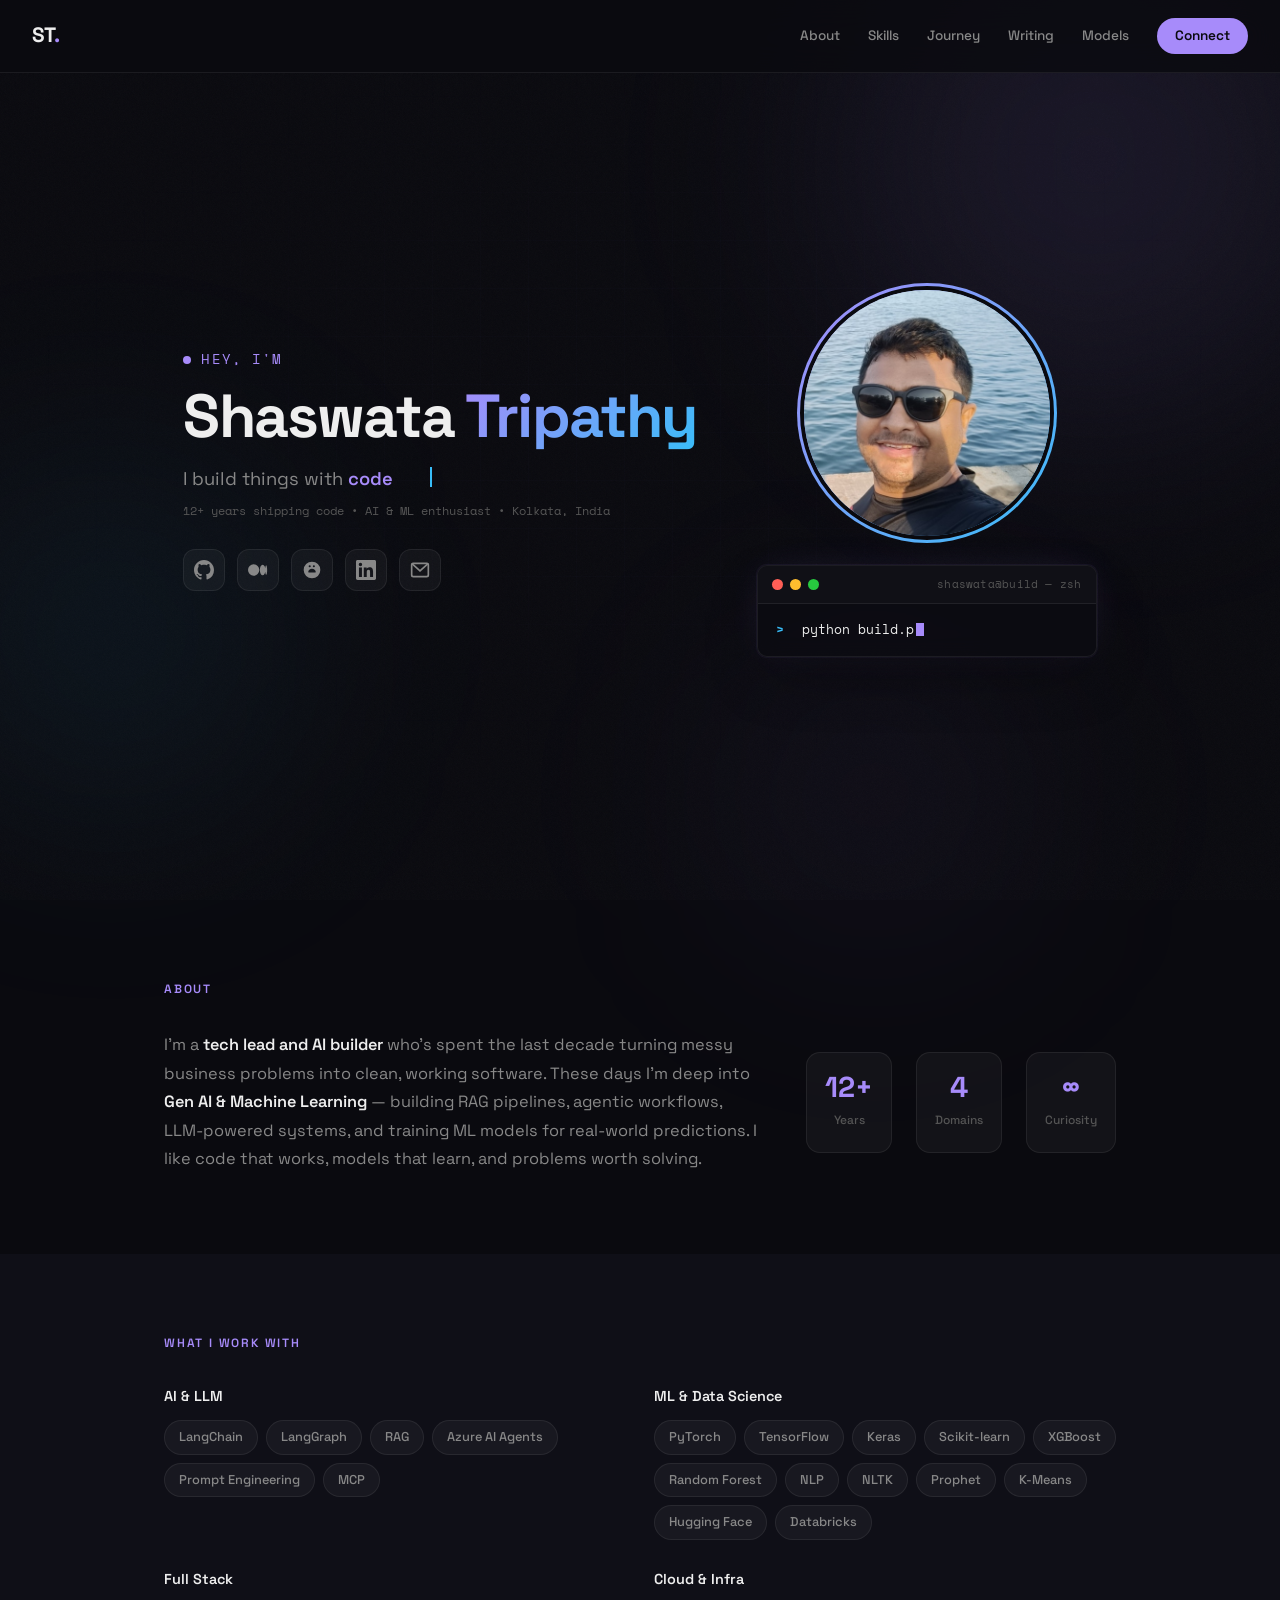
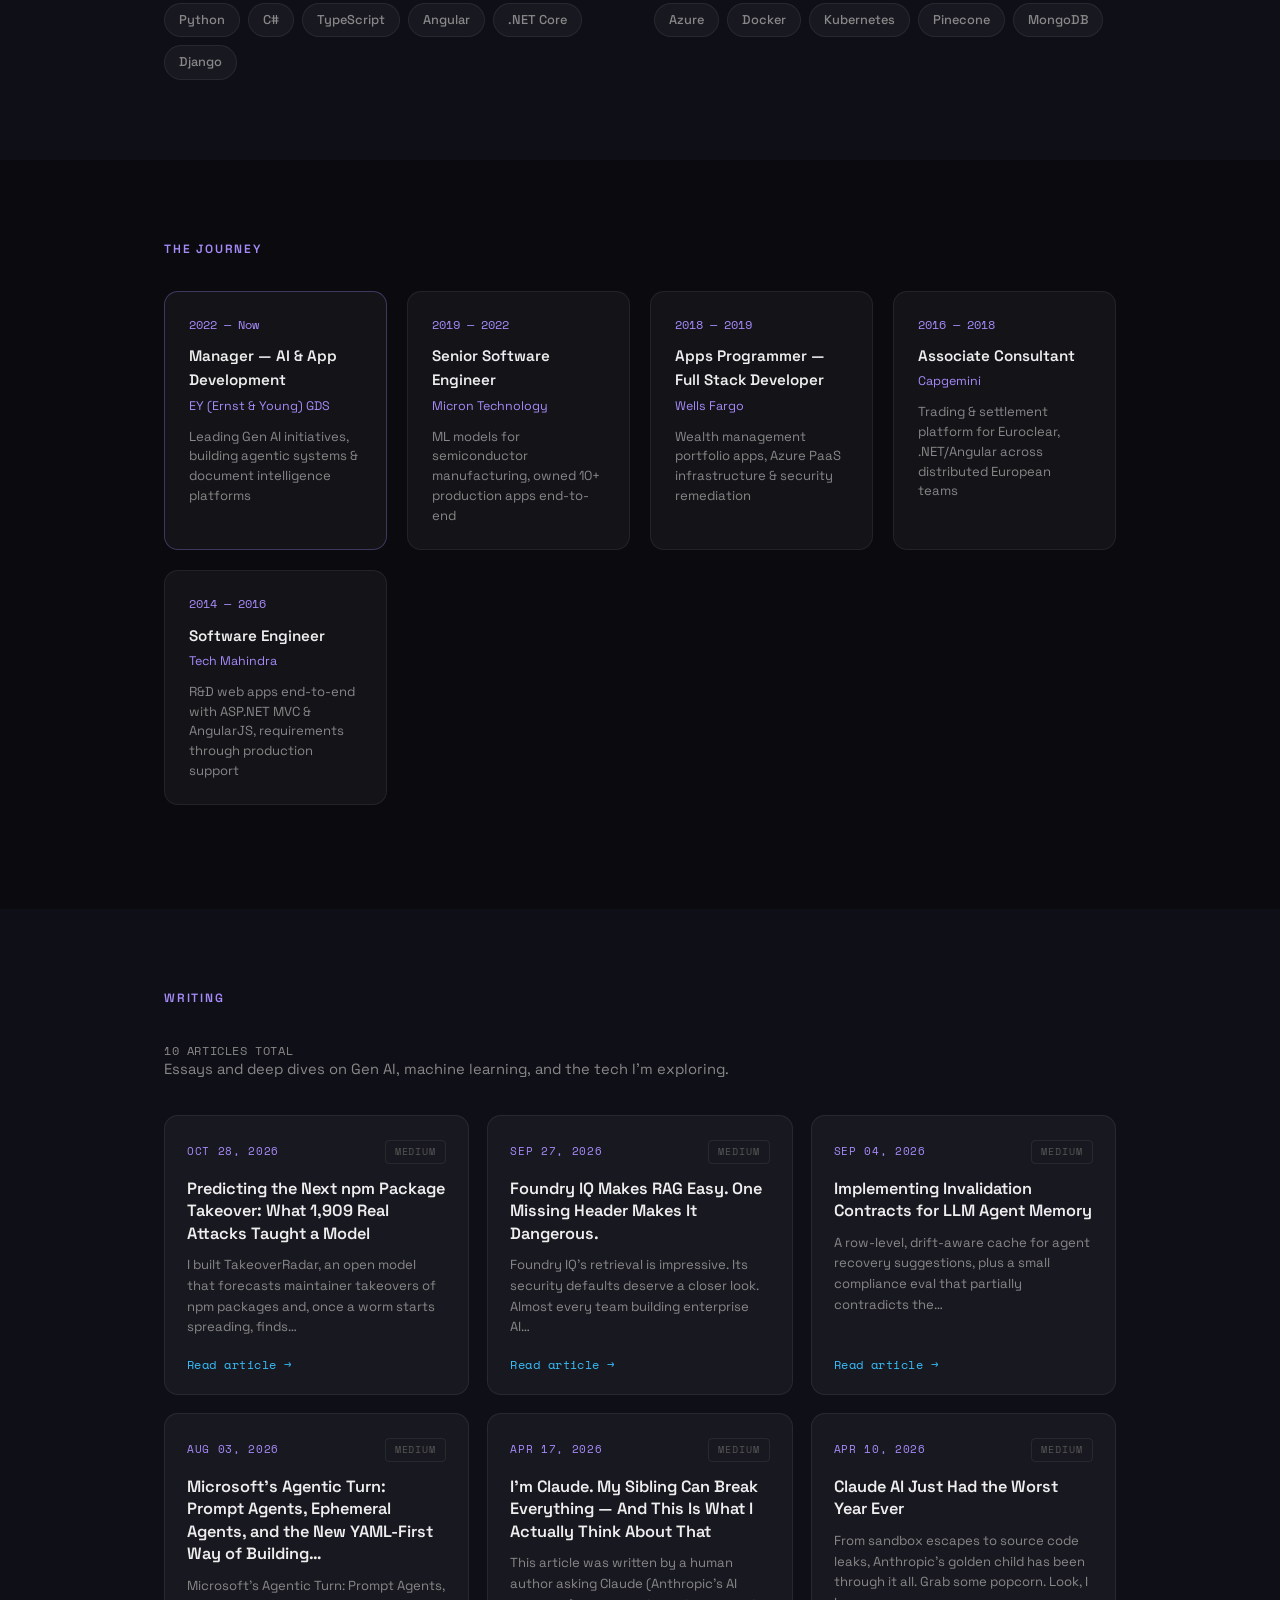
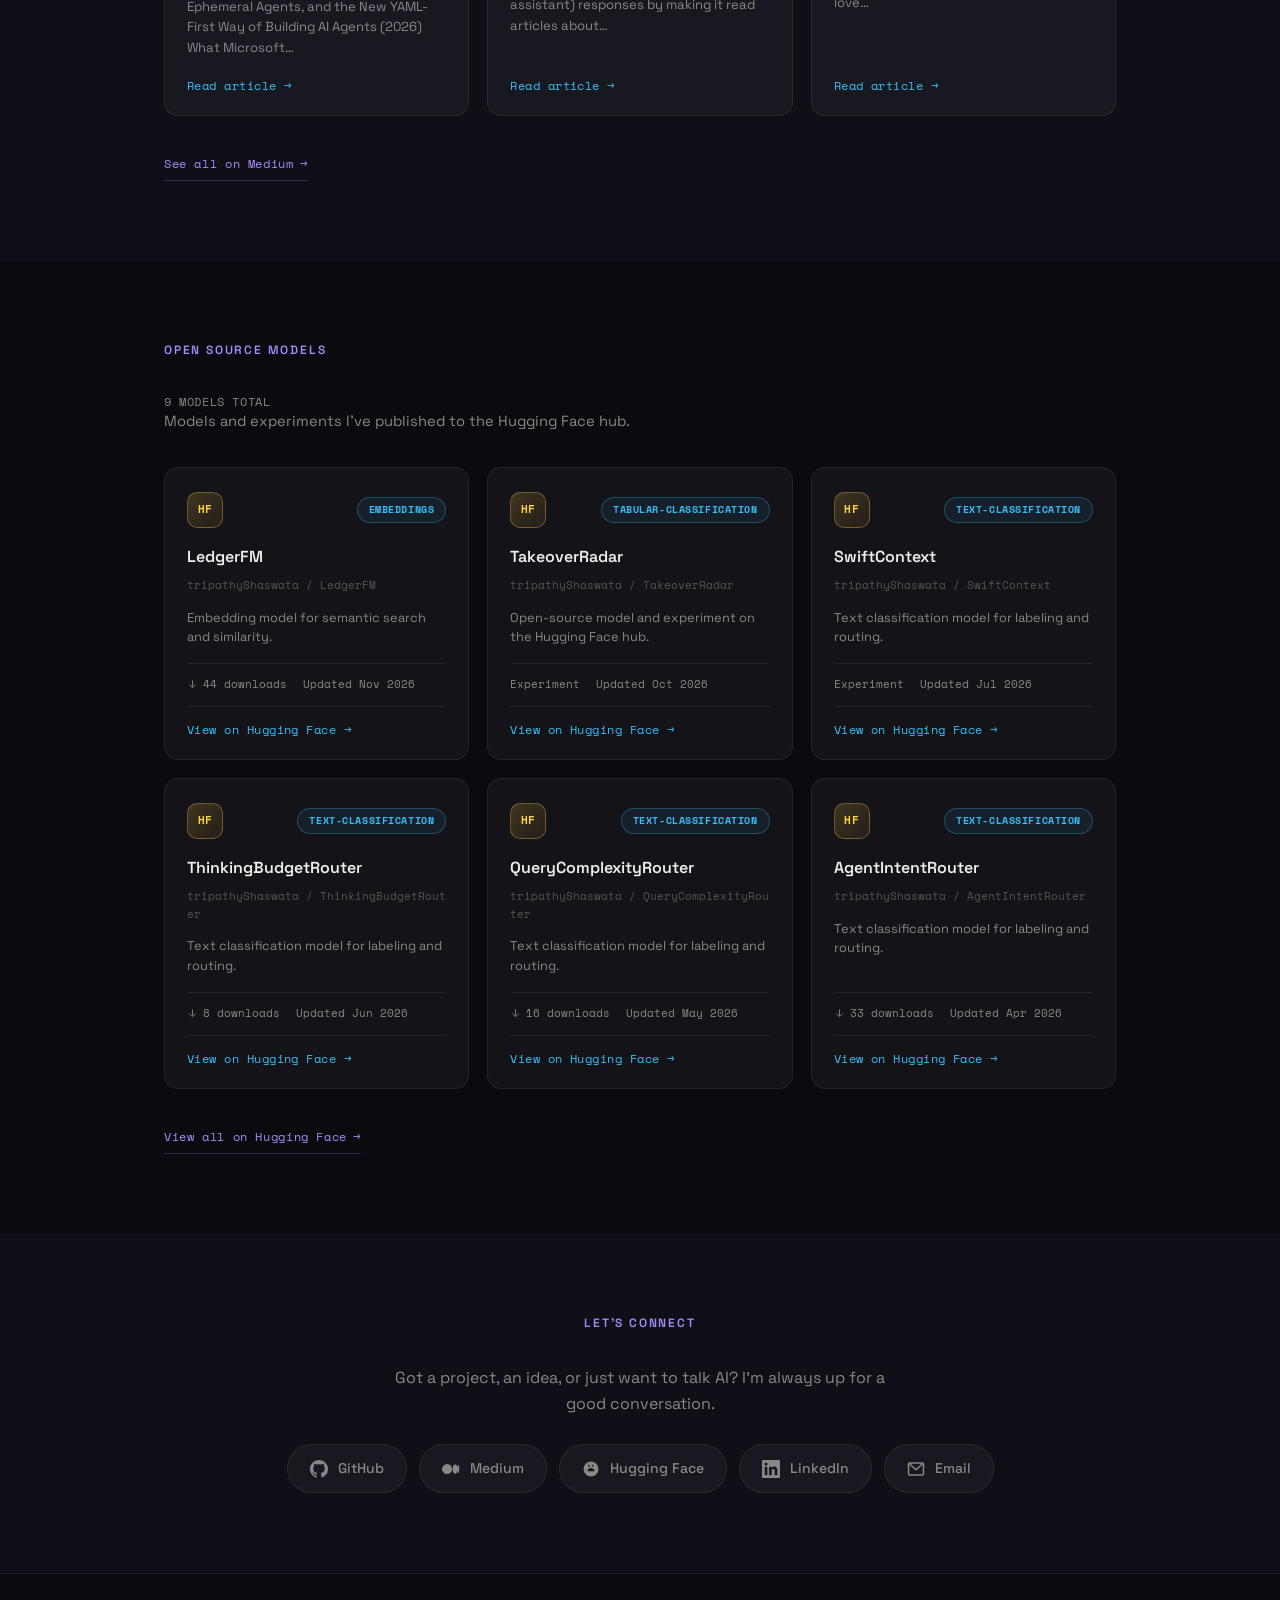
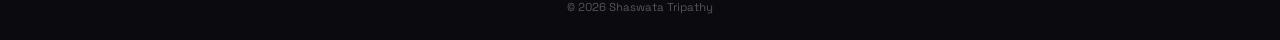
==== index.html @ c31bb6f1 "chore: auto-refresh Medium posts and HF models" ====
<!DOCTYPE html>
<html lang="en">
<head>
    <meta charset="UTF-8">
    <meta name="viewport" content="width=device-width, initial-scale=1.0">
    <title>Shaswata Tripathy — AI, ML & Full Stack Architect</title>
    <meta name="description" content="AI/ML Architect | Gen AI | Full Stack | Machine Learning">
    <link rel="preconnect" href="https://fonts.googleapis.com">
    <link rel="preconnect" href="https://fonts.gstatic.com" crossorigin>
    <link href="https://fonts.googleapis.com/css2?family=Space+Grotesk:wght@400;500;600;700&family=Space+Mono:wght@400;700&display=swap" rel="stylesheet">
    <link rel="stylesheet" href="style.css">
</head>
<body>
    <div class="noise"></div>
    <div class="glow glow-1"></div>
    <div class="glow glow-2"></div>
    <div class="glow glow-3"></div>

    <!-- Nav -->
    <nav class="nav" id="nav">
        <a href="#" class="nav-logo">ST<span>.</span></a>
        <div class="nav-links">
            <a href="#about">About</a>
            <a href="#skills">Skills</a>
            <a href="#journey">Journey</a>
            <a href="#writing">Writing</a>
            <a href="#models">Models</a>
            <a href="#connect" class="nav-cta">Connect</a>
        </div>
    </nav>

    <!-- Hero -->
    <section class="hero" id="hero">
        <div class="hero-grid"></div>

        <div class="hero-inner">
            <div class="hero-text">
                <p class="hero-greeting">
                    <span class="greeting-dot"></span> Hey, I'm
                </p>
                <h1>Shaswata <span class="gradient-text">Tripathy</span></h1>
                <p class="hero-tagline">I build things with <span class="rotate-word" id="rotateWord">AI</span><span class="type-cursor"></span></p>
                <p class="hero-bio">12+ years shipping code &bull; AI &amp; ML enthusiast &bull; Kolkata, India</p>
                <div class="hero-socials">
                    <a href="https://github.com/ShaswataTripathy" target="_blank" rel="noopener" title="GitHub">
                        <svg viewBox="0 0 24 24" fill="currentColor"><path d="M12 0C5.37 0 0 5.37 0 12c0 5.31 3.435 9.795 8.205 11.385.6.105.825-.255.825-.57 0-.285-.015-1.23-.015-2.235-3.015.555-3.795-.735-4.035-1.41-.135-.345-.72-1.41-1.23-1.695-.42-.225-1.02-.78-.015-.795.945-.015 1.62.87 1.845 1.23 1.08 1.815 2.805 1.305 3.495.99.105-.78.42-1.305.765-1.605-2.67-.3-5.46-1.335-5.46-5.925 0-1.305.465-2.385 1.23-3.225-.12-.3-.54-1.53.12-3.18 0 0 1.005-.315 3.3 1.23.96-.27 1.98-.405 3-.405s2.04.135 3 .405c2.295-1.56 3.3-1.23 3.3-1.23.66 1.65.24 2.88.12 3.18.765.84 1.23 1.905 1.23 3.225 0 4.605-2.805 5.625-5.475 5.925.435.375.81 1.095.81 2.22 0 1.605-.015 2.895-.015 3.3 0 .315.225.69.825.57A12.02 12.02 0 0024 12c0-6.63-5.37-12-12-12z"/></svg>
                    </a>
                    <a href="https://medium.com/@tripathyshaswata" target="_blank" rel="noopener" title="Medium">
                        <svg viewBox="0 0 24 24" fill="currentColor"><path d="M13.54 12a6.8 6.8 0 01-6.77 6.82A6.8 6.8 0 010 12a6.8 6.8 0 016.77-6.82A6.8 6.8 0 0113.54 12zm7.42 0c0 3.54-1.51 6.42-3.38 6.42S14.2 15.54 14.2 12s1.51-6.42 3.38-6.42 3.38 2.88 3.38 6.42zm2.04 0c0 3.17-.53 5.75-1.19 5.75-.66 0-1.19-2.58-1.19-5.75s.53-5.75 1.19-5.75c.66 0 1.19 2.58 1.19 5.75z"/></svg>
                    </a>
                    <a href="https://huggingface.co/tripathyShaswata" target="_blank" rel="noopener" title="Hugging Face">
                        <svg viewBox="0 0 24 24" fill="currentColor"><path d="M12 2a10 10 0 1010 10A10 10 0 0012 2zm-1.5 5.5a1.25 1.25 0 11-2.5 0 1.25 1.25 0 012.5 0zm5 0a1.25 1.25 0 11-2.5 0 1.25 1.25 0 012.5 0zM7.5 14.5c0-2.5 2-4 4.5-4s4.5 1.5 4.5 4a.5.5 0 01-.5.5h-8a.5.5 0 01-.5-.5z"/></svg>
                    </a>
                    <a href="https://linkedin.com/in/shaswata-tripathy" target="_blank" rel="noopener" title="LinkedIn">
                        <svg viewBox="0 0 24 24" fill="currentColor"><path d="M20.447 20.452h-3.554v-5.569c0-1.328-.027-3.037-1.852-3.037-1.853 0-2.136 1.445-2.136 2.939v5.667H9.351V9h3.414v1.561h.046c.477-.9 1.637-1.85 3.37-1.85 3.601 0 4.267 2.37 4.267 5.455v6.286zM5.337 7.433a2.062 2.062 0 01-2.063-2.065 2.064 2.064 0 112.063 2.065zm1.782 13.019H3.555V9h3.564v11.452zM22.225 0H1.771C.792 0 0 .774 0 1.729v20.542C0 23.227.792 24 1.771 24h20.451C23.2 24 24 23.227 24 22.271V1.729C24 .774 23.2 0 22.222 0h.003z"/></svg>
                    </a>
                    <a href="mailto:tripathyshaswata@gmail.com" title="Email">
                        <svg viewBox="0 0 24 24" fill="none" stroke="currentColor" stroke-width="2"><rect x="2" y="4" width="20" height="16" rx="2"/><path d="M22 4L12 13 2 4"/></svg>
                    </a>
                </div>
            </div>
            <div class="hero-photo">
                <div class="photo-ring">
                    <div class="photo">
                        <img src="IMG_20260410_140511.jpg" alt="Shaswata Tripathy">
                    </div>
                </div>

                <div class="terminal-card" aria-hidden="true">
                    <div class="term-header">
                        <span class="term-dot red"></span>
                        <span class="term-dot yellow"></span>
                        <span class="term-dot green"></span>
                        <span class="term-title">shaswata@build — zsh</span>
                    </div>
                    <div class="term-body">
                        <div class="term-line"><span class="term-prompt">&gt;</span> <span id="termText"></span><span class="term-caret"></span></div>
                    </div>
                </div>
            </div>
        </div>
    </section>

    <!-- About -->
    <section class="section" id="about">
        <div class="container">
            <h2 class="section-label">About</h2>
            <div class="about-row">
                <p class="about-text">
                    I'm a <strong>tech lead and AI builder</strong> who's spent the last decade turning messy business problems into clean, working software. These days I'm deep into <strong>Gen AI &amp; Machine Learning</strong> — building RAG pipelines, agentic workflows, LLM-powered systems, and training ML models for real-world predictions. I like code that works, models that learn, and problems worth solving.
                </p>
                <div class="about-stats">
                    <div class="stat"><span class="stat-num">12+</span><span class="stat-lbl">Years</span></div>
                    <div class="stat"><span class="stat-num">4</span><span class="stat-lbl">Domains</span></div>
                    <div class="stat"><span class="stat-num">∞</span><span class="stat-lbl">Curiosity</span></div>
                </div>
            </div>
        </div>
    </section>

    <!-- Skills -->
    <section class="section section-alt" id="skills">
        <div class="container">
            <h2 class="section-label">What I Work With</h2>
            <div class="pills-grid">
                <div class="pill-group">
                    <h3>AI & LLM</h3>
                    <div class="pills">
                        <span>LangChain</span><span>LangGraph</span><span>RAG</span><span>Azure AI Agents</span><span>Prompt Engineering</span><span>MCP</span>
                    </div>
                </div>
                <div class="pill-group">
                    <h3>ML & Data Science</h3>
                    <div class="pills">
                        <span>PyTorch</span><span>TensorFlow</span><span>Keras</span><span>Scikit-learn</span><span>XGBoost</span><span>Random Forest</span><span>NLP</span><span>NLTK</span><span>Prophet</span><span>K-Means</span><span>Hugging Face</span><span>Databricks</span>
                    </div>
                </div>
                <div class="pill-group">
                    <h3>Full Stack</h3>
                    <div class="pills">
                        <span>Python</span><span>C#</span><span>TypeScript</span><span>Angular</span><span>.NET Core</span><span>Django</span>
                    </div>
                </div>
                <div class="pill-group">
                    <h3>Cloud & Infra</h3>
                    <div class="pills">
                        <span>Azure</span><span>Docker</span><span>Kubernetes</span><span>Pinecone</span><span>MongoDB</span>
                    </div>
                </div>
            </div>
        </div>
    </section>

    <!-- Journey -->
    <section class="section" id="journey">
        <div class="container">
            <h2 class="section-label">The Journey</h2>
            <div class="journey-track">
                <div class="journey-card current">
                    <span class="journey-year">2022 — Now</span>
                    <h3>Manager — AI & App Development</h3>
                    <span class="journey-company">EY (Ernst & Young) GDS</span>
                    <p>Leading Gen AI initiatives, building agentic systems & document intelligence platforms</p>
                </div>
                <div class="journey-card">
                    <span class="journey-year">2019 — 2022</span>
                    <h3>Senior Software Engineer</h3>
                    <span class="journey-company">Micron Technology</span>
                    <p>ML models for semiconductor manufacturing, owned 10+ production apps end-to-end</p>
                </div>
                <div class="journey-card">
                    <span class="journey-year">2018 — 2019</span>
                    <h3>Apps Programmer — Full Stack Developer</h3>
                    <span class="journey-company">Wells Fargo</span>
                    <p>Wealth management portfolio apps, Azure PaaS infrastructure & security remediation</p>
                </div>
                <div class="journey-card">
                    <span class="journey-year">2016 — 2018</span>
                    <h3>Associate Consultant</h3>
                    <span class="journey-company">Capgemini</span>
                    <p>Trading & settlement platform for Euroclear, .NET/Angular across distributed European teams</p>
                </div>
                <div class="journey-card">
                    <span class="journey-year">2014 — 2016</span>
                    <h3>Software Engineer</h3>
                    <span class="journey-company">Tech Mahindra</span>
                    <p>R&D web apps end-to-end with ASP.NET MVC & AngularJS, requirements through production support</p>
                </div>
            </div>
        </div>
    </section>

    <!-- Writing -->
    <section class="section section-alt" id="writing">
        <div class="container">
            <h2 class="section-label">Writing</h2>
            <div class="section-count" id="writingCount"></div>
            <p class="section-sub">Essays and deep dives on Gen AI, machine learning, and the tech I'm exploring.</p>
            <!-- BLOGS:START -->
            <div class="blog-grid">
                <a class="blog-card" href="https://medium.com/@tripathyshaswata/predicting-the-next-npm-package-takeover-what-1-909-real-attacks-taught-a-model-bd0704e1245d" target="_blank" rel="noopener">
                    <div class="blog-meta"><span class="blog-date">Oct 28, 2026</span><span class="blog-source">Medium</span></div>
                    <h3 class="blog-title">Predicting the Next npm Package Takeover: What 1,909 Real Attacks Taught a Model</h3>
                    <p class="blog-excerpt">I built TakeoverRadar, an open model that forecasts maintainer takeovers of npm packages and, once a worm starts spreading, finds…</p>
                    <span class="blog-cta">Read article <span class="arrow">→</span></span>
                </a>
                <a class="blog-card" href="https://medium.com/@tripathyshaswata/foundry-iq-makes-rag-easy-one-missing-header-makes-it-dangerous-36835649e929" target="_blank" rel="noopener">
                    <div class="blog-meta"><span class="blog-date">Sep 27, 2026</span><span class="blog-source">Medium</span></div>
                    <h3 class="blog-title">Foundry IQ Makes RAG Easy. One Missing Header Makes It Dangerous.</h3>
                    <p class="blog-excerpt">Foundry IQ’s retrieval is impressive. Its security defaults deserve a closer look. Almost every team building enterprise AI…</p>
                    <span class="blog-cta">Read article <span class="arrow">→</span></span>
                </a>
                <a class="blog-card" href="https://medium.com/@tripathyshaswata/implementing-invalidation-contracts-for-llm-agent-memory-8b3d636faa0e" target="_blank" rel="noopener">
                    <div class="blog-meta"><span class="blog-date">Sep 04, 2026</span><span class="blog-source">Medium</span></div>
                    <h3 class="blog-title">Implementing Invalidation Contracts for LLM Agent Memory</h3>
                    <p class="blog-excerpt">A row-level, drift-aware cache for agent recovery suggestions, plus a small compliance eval that partially contradicts the…</p>
                    <span class="blog-cta">Read article <span class="arrow">→</span></span>
                </a>
                <a class="blog-card" href="https://medium.com/@tripathyshaswata/microsofts-agentic-turn-prompt-agents-ephemeral-agents-and-the-new-yaml-first-way-of-building-803e18171e78" target="_blank" rel="noopener">
                    <div class="blog-meta"><span class="blog-date">Aug 03, 2026</span><span class="blog-source">Medium</span></div>
                    <h3 class="blog-title">Microsoft’s Agentic Turn: Prompt Agents, Ephemeral Agents, and the New YAML-First Way of Building…</h3>
                    <p class="blog-excerpt">Microsoft’s Agentic Turn: Prompt Agents, Ephemeral Agents, and the New YAML-First Way of Building AI Agents (2026) What Microsoft…</p>
                    <span class="blog-cta">Read article <span class="arrow">→</span></span>
                </a>
                <a class="blog-card" href="https://medium.com/@tripathyshaswata/im-claude-my-sibling-can-break-everything-and-this-is-what-i-actually-think-about-that-b013e564dc84" target="_blank" rel="noopener">
                    <div class="blog-meta"><span class="blog-date">Apr 17, 2026</span><span class="blog-source">Medium</span></div>
                    <h3 class="blog-title">I’m Claude. My Sibling Can Break Everything — And This Is What I Actually Think About That</h3>
                    <p class="blog-excerpt">This article was written by a human author asking Claude (Anthropic’s AI assistant) responses by making it read articles about…</p>
                    <span class="blog-cta">Read article <span class="arrow">→</span></span>
                </a>
                <a class="blog-card" href="https://medium.com/@tripathyshaswata/claude-ai-just-had-the-worst-year-ever-108968aa1f71" target="_blank" rel="noopener">
                    <div class="blog-meta"><span class="blog-date">Apr 10, 2026</span><span class="blog-source">Medium</span></div>
                    <h3 class="blog-title">Claude AI Just Had the Worst Year Ever</h3>
                    <p class="blog-excerpt">From sandbox escapes to source code leaks, Anthropic’s golden child has been through it all. Grab some popcorn. Look, I love…</p>
                    <span class="blog-cta">Read article <span class="arrow">→</span></span>
                </a>
                <a class="blog-card" href="https://medium.com/@tripathyshaswata/beyond-chatbots-ai-agents-are-learning-to-act-and-it-changes-everything-88b856165b06" target="_blank" rel="noopener">
                    <div class="blog-meta"><span class="blog-date">Apr 10, 2025</span><span class="blog-source">Medium</span></div>
                    <h3 class="blog-title">Beyond Chatbots: AI Agents Are Learning to Act, and It Changes Everything</h3>
                    <p class="blog-excerpt">From answering questions to autonomously achieving goals — the next wave of AI is here, bringing immense potential and profound…</p>
                    <span class="blog-cta">Read article <span class="arrow">→</span></span>
                </a>
                <a class="blog-card" href="https://medium.com/@tripathyshaswata/nvidia-gtc-2025-the-future-of-ai-is-here-64bc16d601c0" target="_blank" rel="noopener">
                    <div class="blog-meta"><span class="blog-date">Apr 07, 2025</span><span class="blog-source">Medium</span></div>
                    <h3 class="blog-title">NVIDIA GTC 2025: The Future of AI Is Here</h3>
                    <p class="blog-excerpt">by Shaswata Tripathy “We are at the iPhone moment of artificial intelligence.” — Jensen Huang, CEO of NVIDIA At GTC 2025 , NVIDIA…</p>
                    <span class="blog-cta">Read article <span class="arrow">→</span></span>
                </a>
                <a class="blog-card" href="https://medium.com/@tripathyshaswata/comparing-vision-transformers-vit-vs-convolutional-neural-networks-cnns-a-deep-dive-0712bfd36d31" target="_blank" rel="noopener">
                    <div class="blog-meta"><span class="blog-date">Mar 19, 2025</span><span class="blog-source">Medium</span></div>
                    <h3 class="blog-title">Comparing Vision Transformers (ViT) vs. Convolutional Neural Networks (CNNs): A Deep Dive</h3>
                    <p class="blog-excerpt">Introduction: The Evolution of Computer Vision Models For decades, Convolutional Neural Networks (CNNs) have been the backbone of…</p>
                    <span class="blog-cta">Read article <span class="arrow">→</span></span>
                </a>
                <a class="blog-card" href="https://medium.com/@tripathyshaswata/how-few-shot-learning-is-changing-the-game-in-ai-training-1d0ffb9e4c9b" target="_blank" rel="noopener">
                    <div class="blog-meta"><span class="blog-date">Mar 19, 2025</span><span class="blog-source">Medium</span></div>
                    <h3 class="blog-title">How Few-Shot Learning is Changing the Game in AI Training</h3>
                    <p class="blog-excerpt">Introduction: The Data Bottleneck in AI Training Traditional machine learning models thrive on large-scale labeled datasets , but…</p>
                    <span class="blog-cta">Read article <span class="arrow">→</span></span>
                </a>
            </div>
            <!-- BLOGS:END -->
            <a class="section-more" href="https://medium.com/@tripathyshaswata" target="_blank" rel="noopener">See all on Medium <span class="arrow">→</span></a>
        </div>
    </section>

    <!-- Models -->
    <section class="section" id="models">
        <div class="container">
            <h2 class="section-label">Open Source Models</h2>
            <div class="section-count" id="modelsCount"></div>
            <p class="section-sub">Models and experiments I've published to the Hugging Face hub.</p>
            <!-- MODELS:START -->
            <div class="model-grid">
                <a class="model-card" href="https://huggingface.co/tripathyShaswata/LedgerFM" target="_blank" rel="noopener">
                    <div class="model-header">
                        <span class="model-icon">HF</span>
                        <span class="model-tag">embeddings</span>
                    </div>
                    <h3 class="model-name">LedgerFM</h3>
                    <p class="model-id">tripathyShaswata / LedgerFM</p>
                    <p class="model-desc">Embedding model for semantic search and similarity.</p>
                    <div class="model-stats"><span class="stat-item"><svg viewBox="0 0 24 24" fill="none" stroke="currentColor" stroke-width="2"><path d="M12 3v14M5 12l7 7 7-7"/></svg>44 downloads</span><span class="stat-item">Updated Nov 2026</span></div>
                    <span class="model-cta">View on Hugging Face <span class="arrow">→</span></span>
                </a>
                <a class="model-card" href="https://huggingface.co/tripathyShaswata/TakeoverRadar" target="_blank" rel="noopener">
                    <div class="model-header">
                        <span class="model-icon">HF</span>
                        <span class="model-tag">tabular-classification</span>
                    </div>
                    <h3 class="model-name">TakeoverRadar</h3>
                    <p class="model-id">tripathyShaswata / TakeoverRadar</p>
                    <p class="model-desc">Open-source model and experiment on the Hugging Face hub.</p>
                    <div class="model-stats"><span class="stat-item">Experiment</span><span class="stat-item">Updated Oct 2026</span></div>
                    <span class="model-cta">View on Hugging Face <span class="arrow">→</span></span>
                </a>
                <a class="model-card" href="https://huggingface.co/tripathyShaswata/SwiftContext" target="_blank" rel="noopener">
                    <div class="model-header">
                        <span class="model-icon">HF</span>
                        <span class="model-tag">text-classification</span>
                    </div>
                    <h3 class="model-name">SwiftContext</h3>
                    <p class="model-id">tripathyShaswata / SwiftContext</p>
                    <p class="model-desc">Text classification model for labeling and routing.</p>
                    <div class="model-stats"><span class="stat-item">Experiment</span><span class="stat-item">Updated Jul 2026</span></div>
                    <span class="model-cta">View on Hugging Face <span class="arrow">→</span></span>
                </a>
                <a class="model-card" href="https://huggingface.co/tripathyShaswata/ThinkingBudgetRouter" target="_blank" rel="noopener">
                    <div class="model-header">
                        <span class="model-icon">HF</span>
                        <span class="model-tag">text-classification</span>
                    </div>
                    <h3 class="model-name">ThinkingBudgetRouter</h3>
                    <p class="model-id">tripathyShaswata / ThinkingBudgetRouter</p>
                    <p class="model-desc">Text classification model for labeling and routing.</p>
                    <div class="model-stats"><span class="stat-item"><svg viewBox="0 0 24 24" fill="none" stroke="currentColor" stroke-width="2"><path d="M12 3v14M5 12l7 7 7-7"/></svg>8 downloads</span><span class="stat-item">Updated Jun 2026</span></div>
                    <span class="model-cta">View on Hugging Face <span class="arrow">→</span></span>
                </a>
                <a class="model-card" href="https://huggingface.co/tripathyShaswata/QueryComplexityRouter" target="_blank" rel="noopener">
                    <div class="model-header">
                        <span class="model-icon">HF</span>
                        <span class="model-tag">text-classification</span>
                    </div>
                    <h3 class="model-name">QueryComplexityRouter</h3>
                    <p class="model-id">tripathyShaswata / QueryComplexityRouter</p>
                    <p class="model-desc">Text classification model for labeling and routing.</p>
                    <div class="model-stats"><span class="stat-item"><svg viewBox="0 0 24 24" fill="none" stroke="currentColor" stroke-width="2"><path d="M12 3v14M5 12l7 7 7-7"/></svg>16 downloads</span><span class="stat-item">Updated May 2026</span></div>
                    <span class="model-cta">View on Hugging Face <span class="arrow">→</span></span>
                </a>
                <a class="model-card" href="https://huggingface.co/tripathyShaswata/AgentIntentRouter" target="_blank" rel="noopener">
                    <div class="model-header">
                        <span class="model-icon">HF</span>
                        <span class="model-tag">text-classification</span>
                    </div>
                    <h3 class="model-name">AgentIntentRouter</h3>
                    <p class="model-id">tripathyShaswata / AgentIntentRouter</p>
                    <p class="model-desc">Text classification model for labeling and routing.</p>
                    <div class="model-stats"><span class="stat-item"><svg viewBox="0 0 24 24" fill="none" stroke="currentColor" stroke-width="2"><path d="M12 3v14M5 12l7 7 7-7"/></svg>33 downloads</span><span class="stat-item">Updated Apr 2026</span></div>
                    <span class="model-cta">View on Hugging Face <span class="arrow">→</span></span>
                </a>
                <a class="model-card" href="https://huggingface.co/tripathyShaswata/Phi-tiny-MoE-instruct-GGUF" target="_blank" rel="noopener">
                    <div class="model-header">
                        <span class="model-icon">HF</span>
                        <span class="model-tag">text-generation</span>
                    </div>
                    <h3 class="model-name">Phi-tiny-MoE-instruct-GGUF</h3>
                    <p class="model-id">tripathyShaswata / Phi-tiny-MoE-instruct-GGUF</p>
                    <p class="model-desc">Text-generation model published on the Hugging Face hub.</p>
                    <div class="model-stats"><span class="stat-item"><svg viewBox="0 0 24 24" fill="none" stroke="currentColor" stroke-width="2"><path d="M12 3v14M5 12l7 7 7-7"/></svg>156 downloads</span><span class="stat-item">Updated Apr 2026</span></div>
                    <span class="model-cta">View on Hugging Face <span class="arrow">→</span></span>
                </a>
                <a class="model-card" href="https://huggingface.co/tripathyShaswata/sarvam-1-v0.5-GGUF" target="_blank" rel="noopener">
                    <div class="model-header">
                        <span class="model-icon">HF</span>
                        <span class="model-tag">text-generation</span>
                    </div>
                    <h3 class="model-name">sarvam-1-v0.5-GGUF</h3>
                    <p class="model-id">tripathyShaswata / sarvam-1-v0.5-GGUF</p>
                    <p class="model-desc">Text-generation model published on the Hugging Face hub.</p>
                    <div class="model-stats"><span class="stat-item"><svg viewBox="0 0 24 24" fill="none" stroke="currentColor" stroke-width="2"><path d="M12 3v14M5 12l7 7 7-7"/></svg>56 downloads</span><span class="stat-item">Updated Apr 2026</span></div>
                    <span class="model-cta">View on Hugging Face <span class="arrow">→</span></span>
                </a>
                <a class="model-card" href="https://huggingface.co/tripathyShaswata/parking-space-calculator" target="_blank" rel="noopener">
                    <div class="model-header">
                        <span class="model-icon">HF</span>
                        <span class="model-tag">experiment</span>
                    </div>
                    <h3 class="model-name">parking-space-calculator</h3>
                    <p class="model-id">tripathyShaswata / parking-space-calculator</p>
                    <p class="model-desc">Open-source model and experiment on the Hugging Face hub.</p>
                    <div class="model-stats"><span class="stat-item">Experiment</span><span class="stat-item">Updated Mar 2025</span></div>
                    <span class="model-cta">View on Hugging Face <span class="arrow">→</span></span>
                </a>
            </div>
            <!-- MODELS:END -->
            <a class="section-more" href="https://huggingface.co/tripathyShaswata" target="_blank" rel="noopener">View all on Hugging Face <span class="arrow">→</span></a>
        </div>
    </section>

    <!-- Connect -->
    <section class="section section-alt" id="connect">
        <div class="container connect-section">
            <h2 class="section-label">Let's Connect</h2>
            <p class="connect-text">Got a project, an idea, or just want to talk AI? I'm always up for a good conversation.</p>
            <div class="connect-links">
                <a href="https://github.com/ShaswataTripathy" target="_blank" rel="noopener" class="connect-card">
                    <svg viewBox="0 0 24 24" fill="currentColor"><path d="M12 0C5.37 0 0 5.37 0 12c0 5.31 3.435 9.795 8.205 11.385.6.105.825-.255.825-.57 0-.285-.015-1.23-.015-2.235-3.015.555-3.795-.735-4.035-1.41-.135-.345-.72-1.41-1.23-1.695-.42-.225-1.02-.78-.015-.795.945-.015 1.62.87 1.845 1.23 1.08 1.815 2.805 1.305 3.495.99.105-.78.42-1.305.765-1.605-2.67-.3-5.46-1.335-5.46-5.925 0-1.305.465-2.385 1.23-3.225-.12-.3-.54-1.53.12-3.18 0 0 1.005-.315 3.3 1.23.96-.27 1.98-.405 3-.405s2.04.135 3 .405c2.295-1.56 3.3-1.23 3.3-1.23.66 1.65.24 2.88.12 3.18.765.84 1.23 1.905 1.23 3.225 0 4.605-2.805 5.625-5.475 5.925.435.375.81 1.095.81 2.22 0 1.605-.015 2.895-.015 3.3 0 .315.225.69.825.57A12.02 12.02 0 0024 12c0-6.63-5.37-12-12-12z"/></svg>
                    <span>GitHub</span>
                </a>
                <a href="https://medium.com/@tripathyshaswata" target="_blank" rel="noopener" class="connect-card">
                    <svg viewBox="0 0 24 24" fill="currentColor"><path d="M13.54 12a6.8 6.8 0 01-6.77 6.82A6.8 6.8 0 010 12a6.8 6.8 0 016.77-6.82A6.8 6.8 0 0113.54 12zm7.42 0c0 3.54-1.51 6.42-3.38 6.42S14.2 15.54 14.2 12s1.51-6.42 3.38-6.42 3.38 2.88 3.38 6.42zm2.04 0c0 3.17-.53 5.75-1.19 5.75-.66 0-1.19-2.58-1.19-5.75s.53-5.75 1.19-5.75c.66 0 1.19 2.58 1.19 5.75z"/></svg>
                    <span>Medium</span>
                </a>
                <a href="https://huggingface.co/tripathyShaswata" target="_blank" rel="noopener" class="connect-card">
                    <svg viewBox="0 0 24 24" fill="currentColor"><path d="M12 2a10 10 0 1010 10A10 10 0 0012 2zm-1.5 5.5a1.25 1.25 0 11-2.5 0 1.25 1.25 0 012.5 0zm5 0a1.25 1.25 0 11-2.5 0 1.25 1.25 0 012.5 0zM7.5 14.5c0-2.5 2-4 4.5-4s4.5 1.5 4.5 4a.5.5 0 01-.5.5h-8a.5.5 0 01-.5-.5z"/></svg>
                    <span>Hugging Face</span>
                </a>
                <a href="https://linkedin.com/in/shaswata-tripathy" target="_blank" rel="noopener" class="connect-card">
                    <svg viewBox="0 0 24 24" fill="currentColor"><path d="M20.447 20.452h-3.554v-5.569c0-1.328-.027-3.037-1.852-3.037-1.853 0-2.136 1.445-2.136 2.939v5.667H9.351V9h3.414v1.561h.046c.477-.9 1.637-1.85 3.37-1.85 3.601 0 4.267 2.37 4.267 5.455v6.286zM5.337 7.433a2.062 2.062 0 01-2.063-2.065 2.064 2.064 0 112.063 2.065zm1.782 13.019H3.555V9h3.564v11.452zM22.225 0H1.771C.792 0 0 .774 0 1.729v20.542C0 23.227.792 24 1.771 24h20.451C23.2 24 24 23.227 24 22.271V1.729C24 .774 23.2 0 22.222 0h.003z"/></svg>
                    <span>LinkedIn</span>
                </a>
                <a href="mailto:tripathyshaswata@gmail.com" class="connect-card">
                    <svg viewBox="0 0 24 24" fill="none" stroke="currentColor" stroke-width="2"><rect x="2" y="4" width="20" height="16" rx="2"/><path d="M22 4L12 13 2 4"/></svg>
                    <span>Email</span>
                </a>
            </div>
        </div>
    </section>

    <footer class="footer">
        <p>&copy; 2026 Shaswata Tripathy</p>
    </footer>

    <script src="script.js"></script>
</body>
</html>
---- style.css ----
*, *::before, *::after { margin: 0; padding: 0; box-sizing: border-box; }

:root {
    --bg: #0a0a0f;
    --bg-alt: #0f0f17;
    --text: #eee;
    --muted: #888;
    --dim: #555;
    --accent: #a78bfa;
    --accent2: #38bdf8;
    --card: rgba(255,255,255,0.04);
    --card-border: rgba(255,255,255,0.07);
    --radius: 14px;
}

html {
    scroll-behavior: smooth;
    -webkit-font-smoothing: antialiased;
}

body {
    font-family: 'Space Grotesk', sans-serif;
    background: var(--bg);
    color: var(--text);
    line-height: 1.6;
    overflow-x: hidden;
}

a { color: inherit; text-decoration: none; }
img { max-width: 100%; display: block; }
strong { color: var(--text); font-weight: 600; }

.container { max-width: 1000px; margin: 0 auto; padding: 0 24px; }

/* Texture & Glows */
.noise {
    position: fixed; inset: 0; z-index: 0; opacity: 0.03; pointer-events: none;
    background: url("data:image/svg+xml,%3Csvg viewBox='0 0 256 256' xmlns='http://www.w3.org/2000/svg'%3E%3Cfilter id='n'%3E%3CfeTurbulence type='fractalNoise' baseFrequency='0.9' numOctaves='4' stitchTiles='stitch'/%3E%3C/filter%3E%3Crect width='100%25' height='100%25' filter='url(%23n)'/%3E%3C/svg%3E");
    background-size: 128px;
}

.glow {
    position: fixed; border-radius: 50%; filter: blur(120px); pointer-events: none; z-index: 0;
}
.glow-1 { width: 500px; height: 500px; background: rgba(167,139,250,0.1); top: -10%; right: -5%; animation: float 8s ease-in-out infinite; }
.glow-2 { width: 350px; height: 350px; background: rgba(56,189,248,0.07); bottom: 10%; left: -5%; animation: float 10s ease-in-out infinite reverse; }
.glow-3 { width: 300px; height: 300px; background: rgba(167,139,250,0.06); bottom: -5%; right: 20%; animation: float 12s ease-in-out infinite; }

@keyframes float {
    0%, 100% { transform: translate(0, 0); }
    50% { transform: translate(30px, -20px); }
}

.gradient-text {
    background: linear-gradient(135deg, var(--accent), var(--accent2));
    -webkit-background-clip: text; -webkit-text-fill-color: transparent; background-clip: text;
}

/* ===== Nav ===== */
.nav {
    position: fixed; top: 0; left: 0; right: 0; z-index: 100;
    display: flex; justify-content: space-between; align-items: center;
    padding: 18px 32px;
    background: rgba(10,10,15,0.8);
    backdrop-filter: blur(16px); -webkit-backdrop-filter: blur(16px);
    border-bottom: 1px solid var(--card-border);
}

.nav-logo {
    font-size: 1.3rem; font-weight: 700; letter-spacing: -0.03em;
}
.nav-logo span { color: var(--accent); }

.nav-links { display: flex; gap: 28px; align-items: center; }
.nav-links a { font-size: 0.85rem; font-weight: 500; color: var(--muted); transition: color 0.3s; }
.nav-links a:hover { color: var(--text); }

.nav-cta {
    background: var(--accent); color: var(--bg) !important; padding: 7px 18px;
    border-radius: 100px; font-weight: 600 !important;
}
.nav-cta:hover { opacity: 0.9; }

/* ===== Hero ===== */
.hero {
    min-height: 100vh; display: flex; align-items: center;
    position: relative; z-index: 1; padding: 100px 0 60px;
    overflow: hidden;
}

/* Subtle grid backdrop */
.hero-grid {
    position: absolute; inset: 0; z-index: 0; pointer-events: none; opacity: 0.4;
    background-image:
        linear-gradient(rgba(167,139,250,0.04) 1px, transparent 1px),
        linear-gradient(90deg, rgba(167,139,250,0.04) 1px, transparent 1px);
    background-size: 48px 48px;
    mask-image: radial-gradient(ellipse 65% 55% at 50% 45%, #000 35%, transparent 85%);
    -webkit-mask-image: radial-gradient(ellipse 65% 55% at 50% 45%, #000 35%, transparent 85%);
}

.hero-inner {
    max-width: 1000px; margin: 0 auto; padding: 0 24px;
    display: flex; align-items: center; gap: 60px;
    position: relative; z-index: 2;
}

.hero-text { flex: 1; }

.hero-greeting {
    font-family: 'Space Mono', monospace;
    font-size: 0.85rem; color: var(--accent); letter-spacing: 0.08em;
    text-transform: uppercase; margin-bottom: 12px;
    display: flex; align-items: center; gap: 10px;
}
.greeting-dot {
    width: 8px; height: 8px; border-radius: 50%;
    background: var(--accent);
    box-shadow: 0 0 0 0 rgba(167,139,250,0.55);
    animation: livePulse 2s ease-out infinite;
}
@keyframes livePulse {
    0%   { box-shadow: 0 0 0 0 rgba(167,139,250,0.55); }
    70%  { box-shadow: 0 0 0 10px rgba(167,139,250,0); }
    100% { box-shadow: 0 0 0 0 rgba(167,139,250,0); }
}

.hero-text h1 {
    font-size: clamp(2.5rem, 5vw, 3.8rem);
    font-weight: 700; line-height: 1.1; letter-spacing: -0.03em; margin-bottom: 14px;
}

.hero-tagline {
    font-size: 1.15rem; color: var(--muted); margin-bottom: 8px;
}

.rotate-word {
    color: var(--accent); font-weight: 600; display: inline-block; min-width: 80px;
    transition: opacity 0.4s, transform 0.4s;
}

.type-cursor {
    display: inline-block; width: 2px; height: 1.05em;
    background: var(--accent2); vertical-align: -2px; margin-left: 2px;
    animation: cursorBlink 1s steps(1) infinite;
}
@keyframes cursorBlink {
    50% { opacity: 0; }
}

.hero-bio {
    font-family: 'Space Mono', monospace;
    font-size: 0.78rem; color: var(--dim); margin-bottom: 28px;
}

.hero-socials { display: flex; gap: 12px; }
.hero-socials a {
    width: 42px; height: 42px; display: flex; align-items: center; justify-content: center;
    border-radius: 12px; background: var(--card); border: 1px solid var(--card-border);
    color: var(--muted); transition: all 0.3s;
}
.hero-socials a:hover {
    color: var(--accent); border-color: var(--accent);
    transform: translateY(-3px); box-shadow: 0 8px 25px rgba(167,139,250,0.15);
}
.hero-socials svg { width: 20px; height: 20px; }

.hero-photo {
    flex-shrink: 0;
    display: flex; flex-direction: column; align-items: center; gap: 22px;
}

.photo-ring {
    width: 260px; height: 260px; border-radius: 50%; padding: 3px;
    background: linear-gradient(135deg, var(--accent), var(--accent2));
    animation: ringPulse 4s ease-in-out infinite;
    position: relative;
}

@keyframes ringPulse {
    0%, 100% { box-shadow: 0 0 30px rgba(167,139,250,0.15); }
    50% { box-shadow: 0 0 60px rgba(167,139,250,0.3), 0 0 100px rgba(56,189,248,0.1); }
}

.photo {
    width: 100%; height: 100%; border-radius: 50%; overflow: hidden; border: 4px solid var(--bg);
}
.photo img { width: 100%; height: 100%; object-fit: cover; object-position: center center; }

/* Terminal card */
.terminal-card {
    width: 340px;
    background: rgba(12,12,18,0.85);
    border: 1px solid var(--card-border);
    border-radius: 10px;
    overflow: hidden;
    backdrop-filter: blur(10px); -webkit-backdrop-filter: blur(10px);
    box-shadow:
        0 24px 60px -20px rgba(0,0,0,0.55),
        0 0 0 1px rgba(167,139,250,0.06),
        0 0 40px -10px rgba(167,139,250,0.15);
    font-family: 'Space Mono', monospace;
}
.term-header {
    display: flex; align-items: center; gap: 7px;
    padding: 10px 14px;
    background: rgba(255,255,255,0.02);
    border-bottom: 1px solid var(--card-border);
}
.term-dot { width: 11px; height: 11px; border-radius: 50%; display: block; }
.term-dot.red    { background: #ff5f56; }
.term-dot.yellow { background: #ffbd2e; }
.term-dot.green  { background: #27c93f; }
.term-title {
    margin-left: auto;
    font-size: 0.68rem;
    color: var(--dim);
    letter-spacing: 0.02em;
}
.term-body {
    padding: 16px 18px;
    font-size: 0.82rem;
    color: var(--text);
    min-height: 44px;
    line-height: 1.5;
}
.term-prompt { color: var(--accent2); margin-right: 10px; font-weight: 700; }
.term-caret {
    display: inline-block;
    width: 8px; height: 1em;
    background: var(--accent);
    vertical-align: -2px;
    margin-left: 2px;
    animation: cursorBlink 1s steps(1) infinite;
}

/* ===== Sections ===== */
.section { position: relative; z-index: 1; padding: 80px 0; }
.section-alt { background: var(--bg-alt); }

.section-label {
    font-size: 0.75rem; font-weight: 600; letter-spacing: 0.15em;
    text-transform: uppercase; color: var(--accent); margin-bottom: 32px;
}

/* ===== About ===== */
.about-row { display: flex; gap: 48px; align-items: center; }

.about-text {
    flex: 1; font-size: 1.02rem; color: var(--muted); line-height: 1.75;
}

.about-stats { display: flex; gap: 24px; flex-shrink: 0; }

.stat {
    text-align: center; padding: 20px 18px;
    background: var(--card); border: 1px solid var(--card-border); border-radius: var(--radius);
    transition: all 0.3s;
}
.stat:hover {
    border-color: var(--accent); transform: translateY(-4px);
    box-shadow: 0 8px 25px rgba(167,139,250,0.1);
}

.stat-num {
    display: block; font-size: 1.8rem; font-weight: 700; color: var(--accent); line-height: 1;
    margin-bottom: 4px;
}
.stat-lbl { font-size: 0.75rem; color: var(--dim); font-weight: 500; }

/* ===== Skills ===== */
.pills-grid { display: grid; grid-template-columns: 1fr 1fr; gap: 28px; }

.pill-group h3 {
    font-size: 0.9rem; font-weight: 600; margin-bottom: 12px; color: var(--text);
}

.pills { display: flex; flex-wrap: wrap; gap: 8px; }

.pills span {
    padding: 6px 14px; border-radius: 100px; font-size: 0.8rem; font-weight: 500;
    background: var(--card); border: 1px solid var(--card-border); color: var(--muted);
    transition: all 0.3s; cursor: default;
}

.pills span:hover {
    border-color: var(--accent); color: var(--text);
    box-shadow: 0 0 15px rgba(167,139,250,0.1);
}

/* ===== Journey ===== */
.journey-track { display: grid; grid-template-columns: repeat(auto-fit, minmax(220px, 1fr)); gap: 20px; margin-bottom: 24px; }

.journey-card {
    background: var(--card); border: 1px solid var(--card-border); border-radius: var(--radius);
    padding: 24px; transition: all 0.3s;
}
.journey-card:hover {
    border-color: rgba(167,139,250,0.3); transform: translateY(-4px);
    box-shadow: 0 8px 30px rgba(167,139,250,0.08);
}
.journey-card.current { border-color: rgba(167,139,250,0.3); }

.journey-year {
    font-family: 'Space Mono', monospace; font-size: 0.72rem;
    color: var(--accent); margin-bottom: 10px; display: block;
}

.journey-card h3 { font-size: 0.95rem; font-weight: 600; margin-bottom: 4px; }
.journey-company { font-size: 0.78rem; color: var(--accent); display: block; margin-bottom: 10px; }
.journey-card p { font-size: 0.82rem; color: var(--muted); line-height: 1.5; }

.education-row { display: flex; gap: 12px; }

.edu-chip {
    padding: 10px 18px; border-radius: 100px; font-size: 0.78rem; font-weight: 500;
    background: var(--card); border: 1px solid var(--card-border); color: var(--muted);
}

/* ===== Writing (Blogs) ===== */
.section-sub {
    color: var(--muted);
    font-size: 0.92rem;
    margin-top: -22px;
    margin-bottom: 34px;
    max-width: 620px;
}

.blog-grid {
    display: grid;
    grid-template-columns: repeat(auto-fill, minmax(300px, 1fr));
    gap: 18px;
    margin-bottom: 32px;
}

.blog-card {
    display: flex; flex-direction: column;
    padding: 24px 22px 20px;
    background: var(--card);
    border: 1px solid var(--card-border);
    border-radius: var(--radius);
    position: relative; overflow: hidden;
    transition: transform 0.35s cubic-bezier(0.2, 0.8, 0.2, 1),
                border-color 0.35s,
                box-shadow 0.35s;
}
.blog-card::before {
    content: ''; position: absolute;
    top: 0; left: 0; right: 0; height: 2px;
    background: linear-gradient(90deg, var(--accent), var(--accent2));
    transform: scaleX(0); transform-origin: left;
    transition: transform 0.45s cubic-bezier(0.2, 0.8, 0.2, 1);
}
.blog-card:hover {
    transform: translateY(-4px);
    border-color: rgba(167,139,250,0.35);
    box-shadow: 0 18px 42px -12px rgba(0,0,0,0.55),
                0 0 32px -10px rgba(167,139,250,0.22);
}
.blog-card:hover::before { transform: scaleX(1); }

.blog-meta {
    display: flex; justify-content: space-between; align-items: center;
    margin-bottom: 14px;
}
.blog-date {
    font-family: 'Space Mono', monospace;
    font-size: 0.68rem; color: var(--accent);
    letter-spacing: 0.06em; text-transform: uppercase;
}
.blog-source {
    font-family: 'Space Mono', monospace;
    font-size: 0.6rem; color: var(--dim);
    letter-spacing: 0.1em; text-transform: uppercase;
    padding: 3px 9px;
    border: 1px solid var(--card-border);
    border-radius: 4px;
}

.blog-title {
    font-size: 1.02rem; font-weight: 600;
    line-height: 1.38; margin-bottom: 10px;
    color: var(--text);
    transition: background 0.3s;
}
.blog-card:hover .blog-title {
    background: linear-gradient(135deg, var(--accent), var(--accent2));
    -webkit-background-clip: text;
    -webkit-text-fill-color: transparent;
    background-clip: text;
}

.blog-excerpt {
    font-size: 0.82rem; color: var(--muted);
    line-height: 1.58; margin-bottom: 18px; flex: 1;
}

.blog-cta {
    font-family: 'Space Mono', monospace;
    font-size: 0.72rem; color: var(--accent2);
    letter-spacing: 0.04em;
    margin-top: auto;
}
.blog-cta .arrow, .model-cta .arrow, .section-more .arrow {
    display: inline-block;
    transition: transform 0.3s cubic-bezier(0.2, 0.8, 0.2, 1);
}
.blog-card:hover .blog-cta .arrow,
.model-card:hover .model-cta .arrow,
.section-more:hover .arrow {
    transform: translateX(5px);
}

/* ===== Models ===== */
.model-grid {
    display: grid;
    grid-template-columns: repeat(auto-fill, minmax(280px, 1fr));
    gap: 18px;
    margin-bottom: 32px;
}

.model-card {
    display: flex; flex-direction: column;
    padding: 24px 22px 20px;
    background: var(--card);
    border: 1px solid var(--card-border);
    border-radius: var(--radius);
    position: relative; overflow: hidden;
    transition: transform 0.35s cubic-bezier(0.2, 0.8, 0.2, 1),
                border-color 0.35s, box-shadow 0.35s;
}
.model-card::after {
    content: ''; position: absolute;
    top: -50px; right: -50px;
    width: 140px; height: 140px; border-radius: 50%;
    background: radial-gradient(circle, rgba(167,139,250,0.18), transparent 70%);
    opacity: 0; transition: opacity 0.4s;
    pointer-events: none;
}
.model-card:hover {
    transform: translateY(-4px);
    border-color: rgba(167,139,250,0.35);
    box-shadow: 0 18px 42px -12px rgba(0,0,0,0.55),
                0 0 32px -10px rgba(167,139,250,0.22);
}
.model-card:hover::after { opacity: 1; }

.model-header {
    display: flex; align-items: center; gap: 10px;
    margin-bottom: 16px;
    position: relative; z-index: 1;
}
.model-icon {
    width: 36px; height: 36px; border-radius: 10px;
    background: linear-gradient(135deg, rgba(255,212,63,0.18), rgba(255,157,63,0.08));
    border: 1px solid rgba(255,212,63,0.3);
    display: flex; align-items: center; justify-content: center;
    font-family: 'Space Mono', monospace;
    font-size: 0.68rem; font-weight: 700;
    color: #ffd43f;
    letter-spacing: 0.04em;
}
.model-tag {
    margin-left: auto;
    font-family: 'Space Mono', monospace;
    font-size: 0.6rem; font-weight: 600;
    padding: 4px 11px; border-radius: 100px;
    background: rgba(56,189,248,0.08);
    border: 1px solid rgba(56,189,248,0.3);
    color: var(--accent2);
    text-transform: uppercase; letter-spacing: 0.06em;
    white-space: nowrap;
}

.model-name {
    font-size: 1rem; font-weight: 600;
    margin-bottom: 6px; word-break: break-word;
    position: relative; z-index: 1;
    transition: background 0.3s;
}
.model-card:hover .model-name {
    background: linear-gradient(135deg, var(--accent), var(--accent2));
    -webkit-background-clip: text;
    -webkit-text-fill-color: transparent;
    background-clip: text;
}
.model-id {
    font-family: 'Space Mono', monospace;
    font-size: 0.7rem; color: var(--dim);
    margin-bottom: 14px; word-break: break-all;
    position: relative; z-index: 1;
}
.model-desc {
    font-size: 0.8rem; color: var(--muted);
    line-height: 1.55; margin-bottom: 16px;
    flex: 1;
    position: relative; z-index: 1;
}
.model-stats {
    display: flex; gap: 16px;
    font-family: 'Space Mono', monospace;
    font-size: 0.68rem; color: var(--muted);
    padding: 12px 0;
    border-top: 1px solid var(--card-border);
    border-bottom: 1px solid var(--card-border);
    margin-bottom: 14px;
    position: relative; z-index: 1;
}
.stat-item { display: inline-flex; align-items: center; gap: 5px; }
.stat-item svg { width: 11px; height: 11px; }

.model-cta {
    font-family: 'Space Mono', monospace;
    font-size: 0.72rem; color: var(--accent2);
    letter-spacing: 0.04em; margin-top: auto;
    position: relative; z-index: 1;
}

/* Hide cards beyond 6 items */
.blog-card:nth-child(n+7) { display: none; }
.model-card:nth-child(n+7) { display: none; }

/* Section count display */
.section-count {
    font-family: 'Space Mono', monospace;
    font-size: 0.75rem;
    color: var(--muted);
    letter-spacing: 0.05em;
    text-transform: uppercase;
    margin-bottom: 20px;
    font-weight: 500;
}

/* Shared "see more" link */
.section-more {
    display: inline-flex; align-items: center; gap: 6px;
    font-family: 'Space Mono', monospace;
    font-size: 0.78rem; color: var(--accent);
    letter-spacing: 0.05em; padding: 6px 0;
    border-bottom: 1px solid rgba(167,139,250,0.25);
    transition: color 0.3s, border-color 0.3s;
}
.section-more:hover {
    color: var(--accent2);
    border-bottom-color: var(--accent2);
}

/* ===== Connect ===== */
.connect-section { text-align: center; }

.connect-text { color: var(--muted); font-size: 1rem; margin-bottom: 28px; max-width: 500px; margin-left: auto; margin-right: auto; }

.connect-links {
    display: flex; justify-content: center; flex-wrap: wrap; gap: 12px;
}

.connect-card {
    display: flex; align-items: center; gap: 10px;
    padding: 12px 22px; border-radius: 100px;
    background: var(--card); border: 1px solid var(--card-border);
    font-size: 0.88rem; font-weight: 500; color: var(--muted);
    transition: all 0.3s;
}
.connect-card:hover {
    color: var(--text); border-color: var(--accent);
    transform: translateY(-3px); box-shadow: 0 8px 25px rgba(167,139,250,0.12);
}
.connect-card svg { width: 18px; height: 18px; }

/* ===== Footer ===== */
.footer {
    position: relative; z-index: 1; padding: 24px;
    text-align: center; font-size: 0.72rem; color: var(--dim);
    border-top: 1px solid var(--card-border);
}

/* ===== Scroll Animations ===== */
.fade-up {
    opacity: 0; transform: translateY(24px);
    transition: opacity 0.6s ease, transform 0.6s ease;
}
.fade-up.visible { opacity: 1; transform: translateY(0); }

/* ===== Responsive ===== */
@media (max-width: 768px) {
    .nav { padding: 14px 20px; }
    .nav-links { gap: 16px; }
    .nav-links a { font-size: 0.8rem; }

    .hero-inner { flex-direction: column-reverse; text-align: center; gap: 32px; }
    .hero-socials { justify-content: center; }
    .hero-greeting { justify-content: center; }
    .photo-ring { width: 180px; height: 180px; }
    .terminal-card { width: 100%; max-width: 340px; }
    .term-body { text-align: left; }

    .about-row { flex-direction: column; gap: 28px; }
    .about-stats { justify-content: center; }

    .pills-grid { grid-template-columns: 1fr; }
    .journey-track { grid-template-columns: 1fr; }
    .blog-grid, .model-grid { grid-template-columns: 1fr; }
    .nav-links { gap: 12px; }
    .nav-links a { font-size: 0.72rem; }
    .section-sub { font-size: 0.85rem; margin-top: -18px; margin-bottom: 26px; }
    .education-row { flex-direction: column; align-items: center; }

    .section { padding: 56px 0; }
}
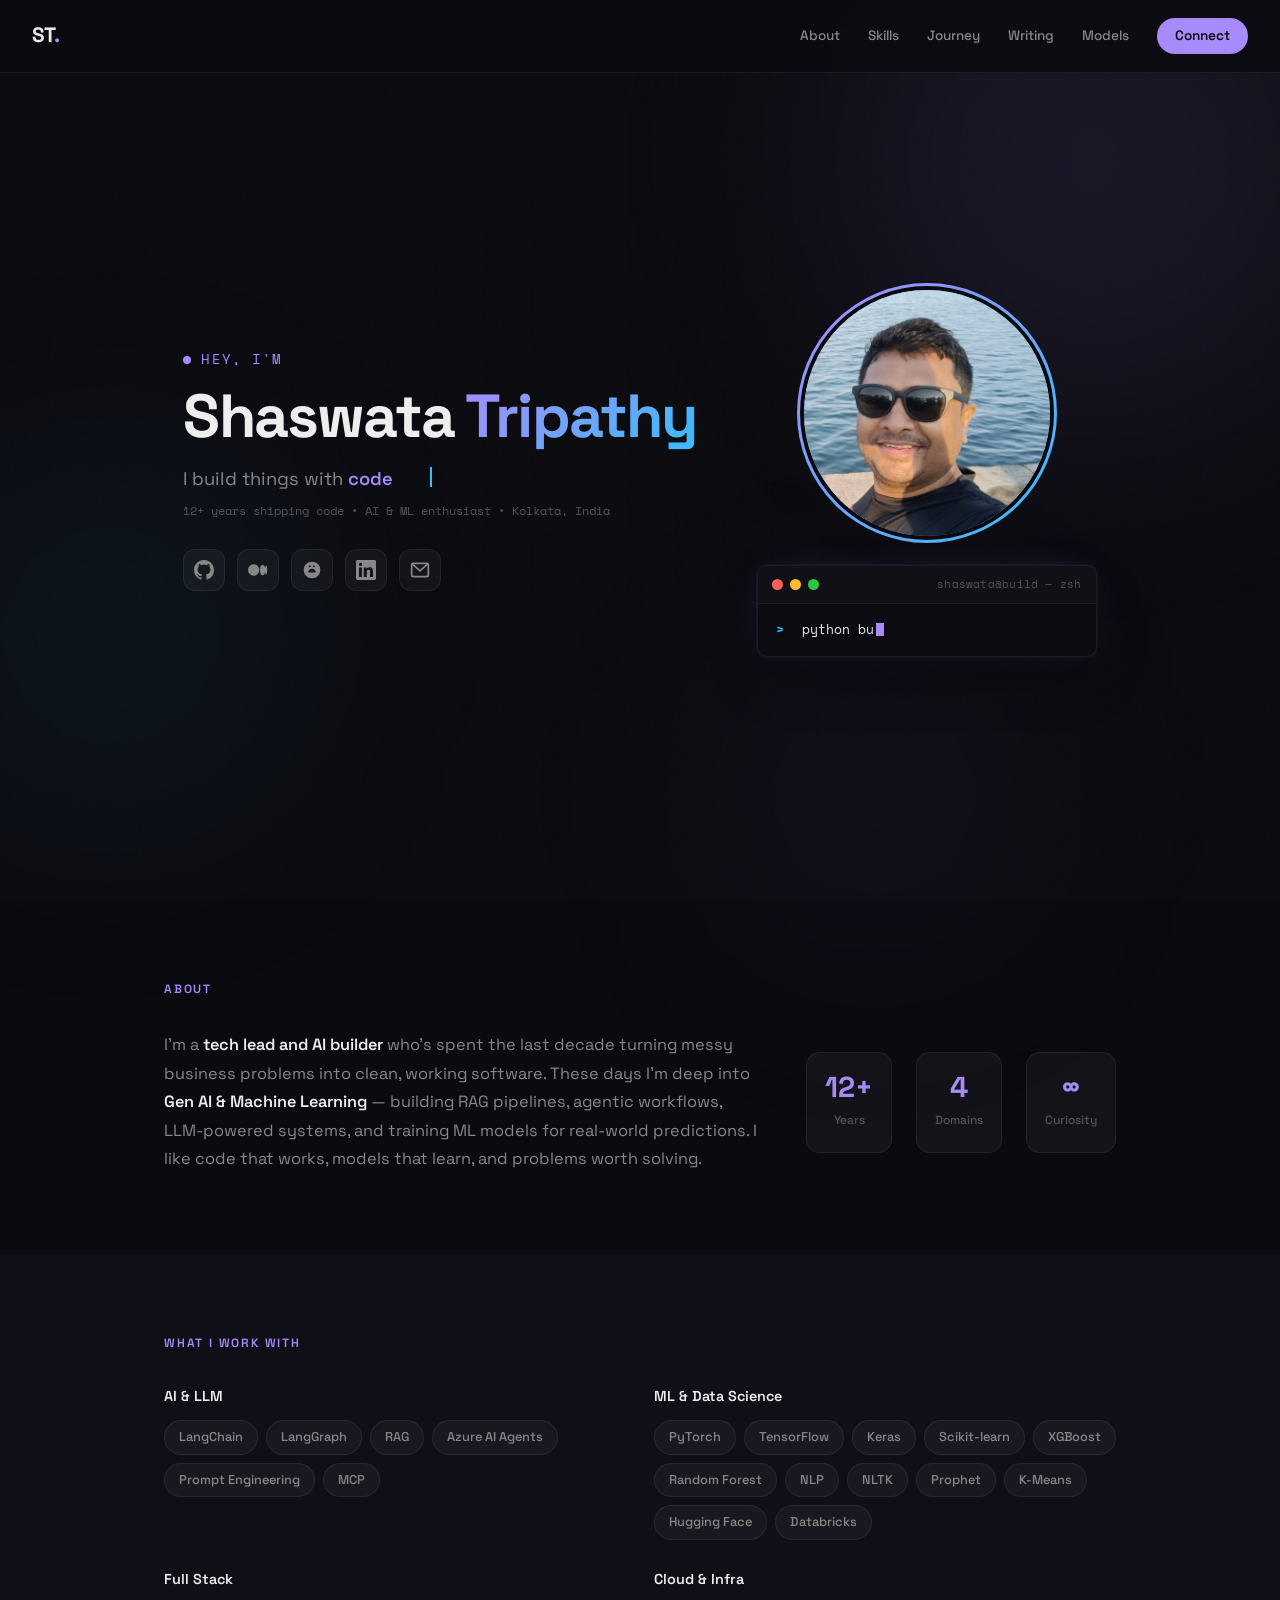
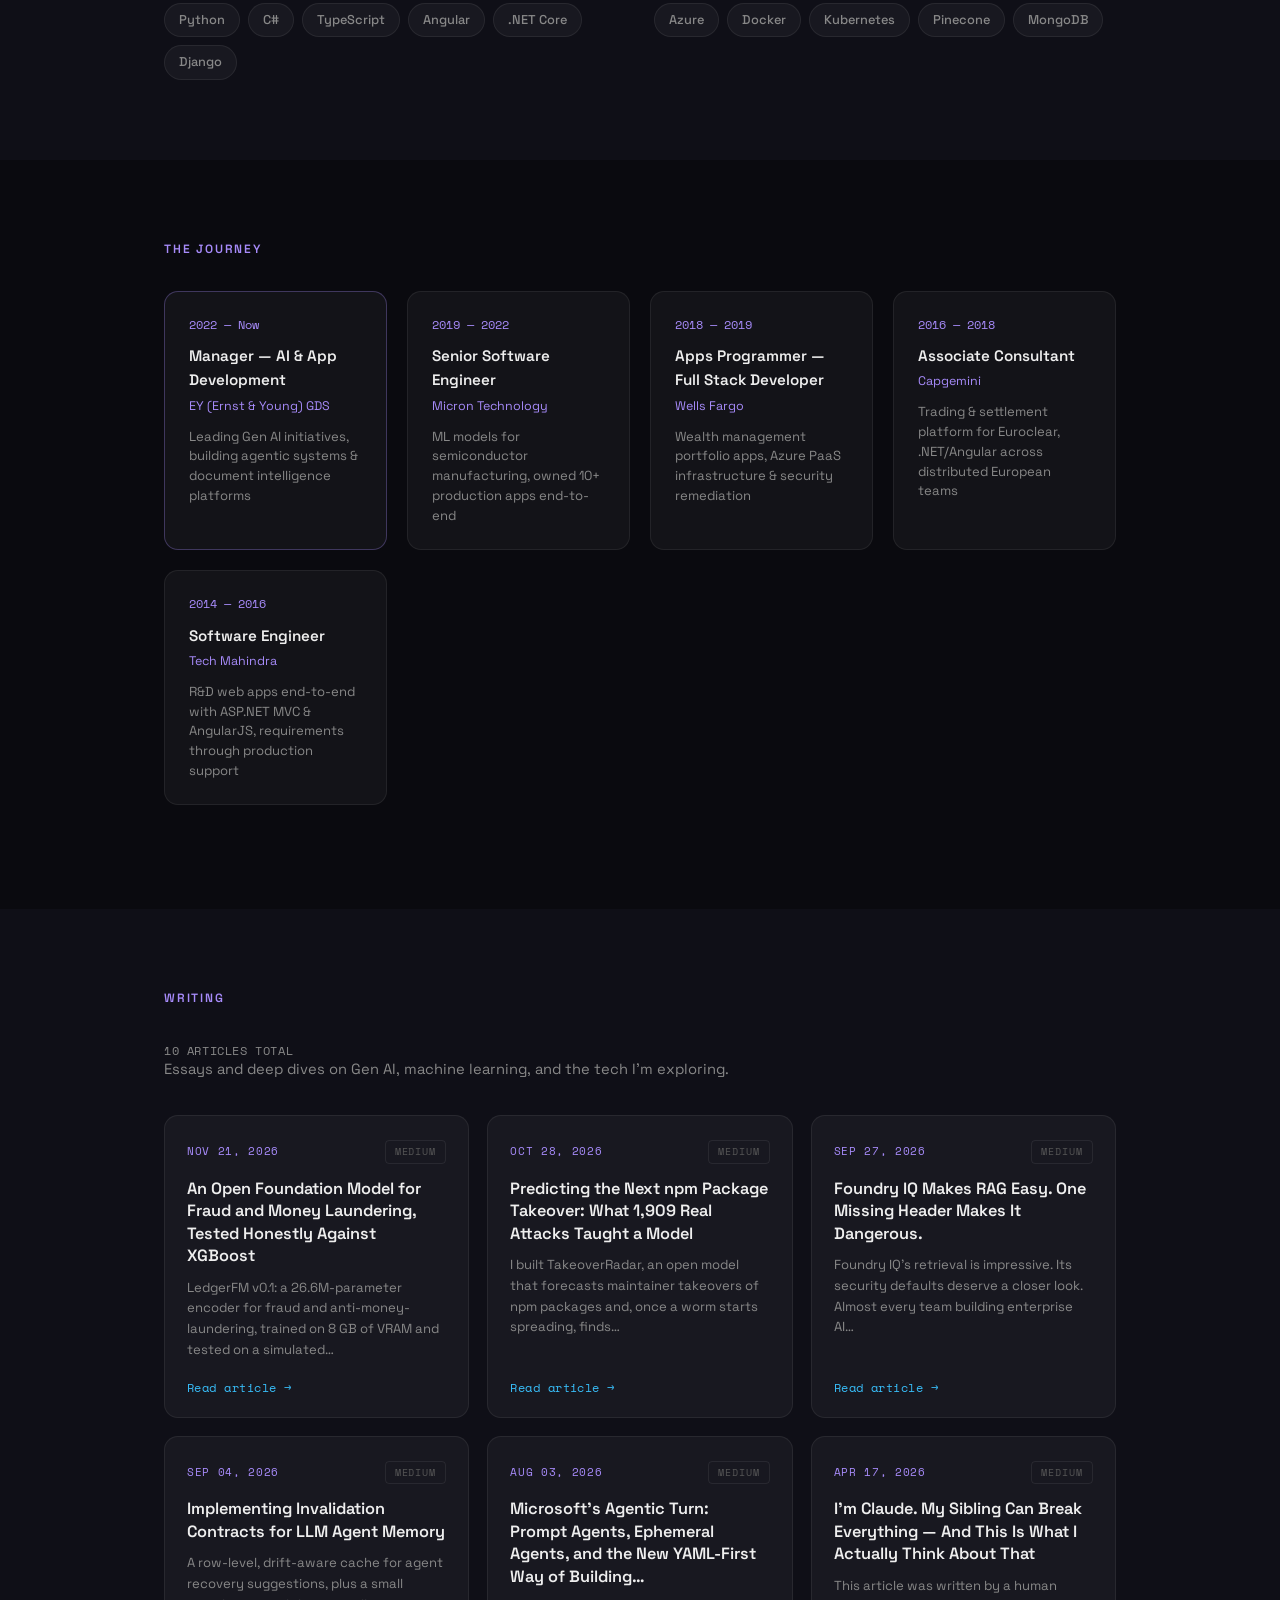
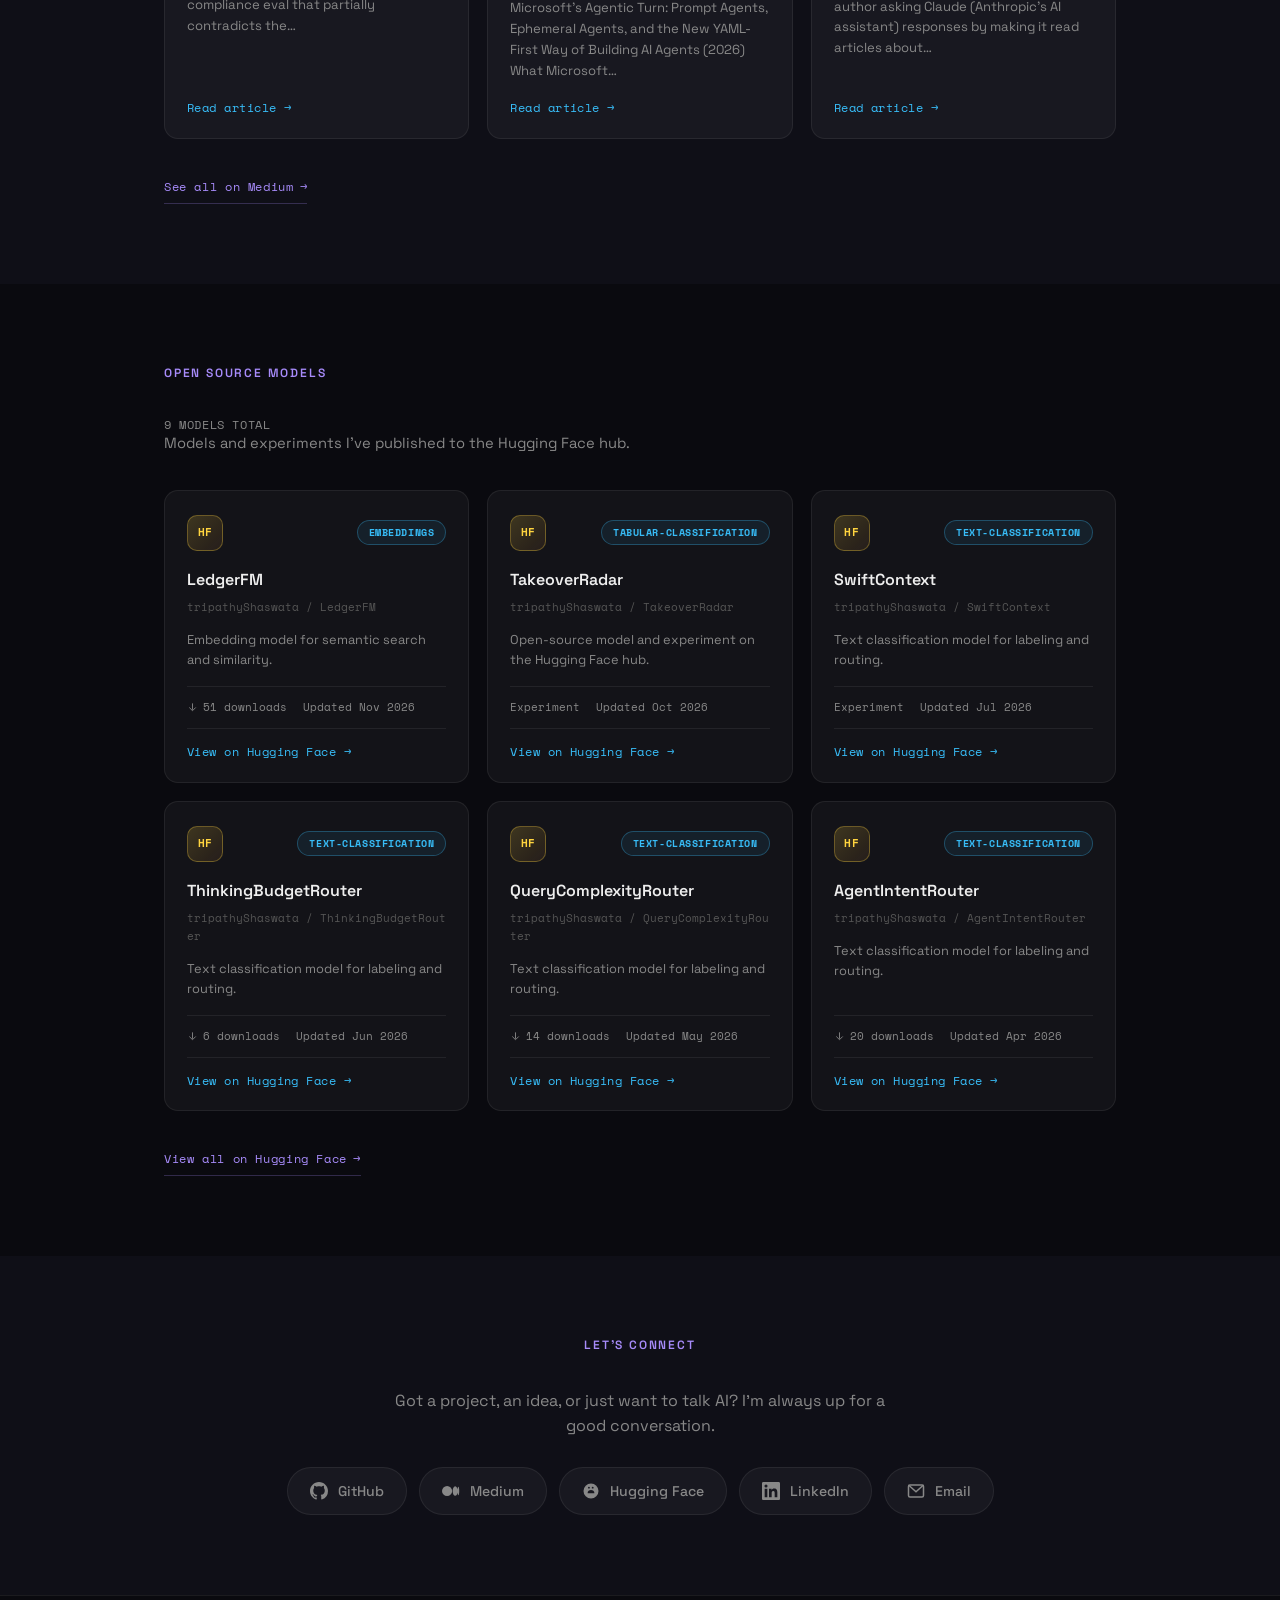
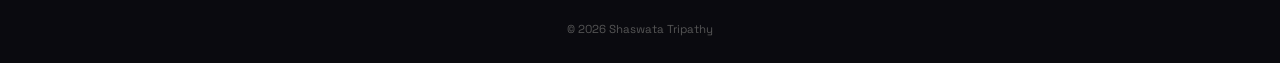
==== commit cf13e80f: "chore: auto-refresh Medium posts and HF models" ====
--- a/index.html
+++ b/index.html
@@ -178,6 +178,12 @@
             <p class="section-sub">Essays and deep dives on Gen AI, machine learning, and the tech I'm exploring.</p>
             <!-- BLOGS:START -->
             <div class="blog-grid">
+                <a class="blog-card" href="https://medium.com/@tripathyshaswata/an-open-foundation-model-for-fraud-and-money-laundering-tested-honestly-against-xgboost-20de01a8ba40" target="_blank" rel="noopener">
+                    <div class="blog-meta"><span class="blog-date">Nov 21, 2026</span><span class="blog-source">Medium</span></div>
+                    <h3 class="blog-title">An Open Foundation Model for Fraud and Money Laundering, Tested Honestly Against XGBoost</h3>
+                    <p class="blog-excerpt">LedgerFM v0.1: a 26.6M-parameter encoder for fraud and anti-money-laundering, trained on 8 GB of VRAM and tested on a simulated…</p>
+                    <span class="blog-cta">Read article <span class="arrow">→</span></span>
+                </a>
                 <a class="blog-card" href="https://medium.com/@tripathyshaswata/predicting-the-next-npm-package-takeover-what-1-909-real-attacks-taught-a-model-bd0704e1245d" target="_blank" rel="noopener">
                     <div class="blog-meta"><span class="blog-date">Oct 28, 2026</span><span class="blog-source">Medium</span></div>
                     <h3 class="blog-title">Predicting the Next npm Package Takeover: What 1,909 Real Attacks Taught a Model</h3>
@@ -230,12 +236,6 @@
                     <div class="blog-meta"><span class="blog-date">Mar 19, 2025</span><span class="blog-source">Medium</span></div>
                     <h3 class="blog-title">Comparing Vision Transformers (ViT) vs. Convolutional Neural Networks (CNNs): A Deep Dive</h3>
                     <p class="blog-excerpt">Introduction: The Evolution of Computer Vision Models For decades, Convolutional Neural Networks (CNNs) have been the backbone of…</p>
-                    <span class="blog-cta">Read article <span class="arrow">→</span></span>
-                </a>
-                <a class="blog-card" href="https://medium.com/@tripathyshaswata/how-few-shot-learning-is-changing-the-game-in-ai-training-1d0ffb9e4c9b" target="_blank" rel="noopener">
-                    <div class="blog-meta"><span class="blog-date">Mar 19, 2025</span><span class="blog-source">Medium</span></div>
-                    <h3 class="blog-title">How Few-Shot Learning is Changing the Game in AI Training</h3>
-                    <p class="blog-excerpt">Introduction: The Data Bottleneck in AI Training Traditional machine learning models thrive on large-scale labeled datasets , but…</p>
                     <span class="blog-cta">Read article <span class="arrow">→</span></span>
                 </a>
             </div>
@@ -260,7 +260,7 @@
                     <h3 class="model-name">LedgerFM</h3>
                     <p class="model-id">tripathyShaswata / LedgerFM</p>
                     <p class="model-desc">Embedding model for semantic search and similarity.</p>
-                    <div class="model-stats"><span class="stat-item"><svg viewBox="0 0 24 24" fill="none" stroke="currentColor" stroke-width="2"><path d="M12 3v14M5 12l7 7 7-7"/></svg>44 downloads</span><span class="stat-item">Updated Nov 2026</span></div>
+                    <div class="model-stats"><span class="stat-item"><svg viewBox="0 0 24 24" fill="none" stroke="currentColor" stroke-width="2"><path d="M12 3v14M5 12l7 7 7-7"/></svg>51 downloads</span><span class="stat-item">Updated Nov 2026</span></div>
                     <span class="model-cta">View on Hugging Face <span class="arrow">→</span></span>
                 </a>
                 <a class="model-card" href="https://huggingface.co/tripathyShaswata/TakeoverRadar" target="_blank" rel="noopener">
@@ -293,7 +293,7 @@
                     <h3 class="model-name">ThinkingBudgetRouter</h3>
                     <p class="model-id">tripathyShaswata / ThinkingBudgetRouter</p>
                     <p class="model-desc">Text classification model for labeling and routing.</p>
-                    <div class="model-stats"><span class="stat-item"><svg viewBox="0 0 24 24" fill="none" stroke="currentColor" stroke-width="2"><path d="M12 3v14M5 12l7 7 7-7"/></svg>8 downloads</span><span class="stat-item">Updated Jun 2026</span></div>
+                    <div class="model-stats"><span class="stat-item"><svg viewBox="0 0 24 24" fill="none" stroke="currentColor" stroke-width="2"><path d="M12 3v14M5 12l7 7 7-7"/></svg>6 downloads</span><span class="stat-item">Updated Jun 2026</span></div>
                     <span class="model-cta">View on Hugging Face <span class="arrow">→</span></span>
                 </a>
                 <a class="model-card" href="https://huggingface.co/tripathyShaswata/QueryComplexityRouter" target="_blank" rel="noopener">
@@ -304,7 +304,7 @@
                     <h3 class="model-name">QueryComplexityRouter</h3>
                     <p class="model-id">tripathyShaswata / QueryComplexityRouter</p>
                     <p class="model-desc">Text classification model for labeling and routing.</p>
-                    <div class="model-stats"><span class="stat-item"><svg viewBox="0 0 24 24" fill="none" stroke="currentColor" stroke-width="2"><path d="M12 3v14M5 12l7 7 7-7"/></svg>16 downloads</span><span class="stat-item">Updated May 2026</span></div>
+                    <div class="model-stats"><span class="stat-item"><svg viewBox="0 0 24 24" fill="none" stroke="currentColor" stroke-width="2"><path d="M12 3v14M5 12l7 7 7-7"/></svg>14 downloads</span><span class="stat-item">Updated May 2026</span></div>
                     <span class="model-cta">View on Hugging Face <span class="arrow">→</span></span>
                 </a>
                 <a class="model-card" href="https://huggingface.co/tripathyShaswata/AgentIntentRouter" target="_blank" rel="noopener">
@@ -315,7 +315,7 @@
                     <h3 class="model-name">AgentIntentRouter</h3>
                     <p class="model-id">tripathyShaswata / AgentIntentRouter</p>
                     <p class="model-desc">Text classification model for labeling and routing.</p>
-                    <div class="model-stats"><span class="stat-item"><svg viewBox="0 0 24 24" fill="none" stroke="currentColor" stroke-width="2"><path d="M12 3v14M5 12l7 7 7-7"/></svg>33 downloads</span><span class="stat-item">Updated Apr 2026</span></div>
+                    <div class="model-stats"><span class="stat-item"><svg viewBox="0 0 24 24" fill="none" stroke="currentColor" stroke-width="2"><path d="M12 3v14M5 12l7 7 7-7"/></svg>20 downloads</span><span class="stat-item">Updated Apr 2026</span></div>
                     <span class="model-cta">View on Hugging Face <span class="arrow">→</span></span>
                 </a>
                 <a class="model-card" href="https://huggingface.co/tripathyShaswata/Phi-tiny-MoE-instruct-GGUF" target="_blank" rel="noopener">
@@ -326,7 +326,7 @@
                     <h3 class="model-name">Phi-tiny-MoE-instruct-GGUF</h3>
                     <p class="model-id">tripathyShaswata / Phi-tiny-MoE-instruct-GGUF</p>
                     <p class="model-desc">Text-generation model published on the Hugging Face hub.</p>
-                    <div class="model-stats"><span class="stat-item"><svg viewBox="0 0 24 24" fill="none" stroke="currentColor" stroke-width="2"><path d="M12 3v14M5 12l7 7 7-7"/></svg>156 downloads</span><span class="stat-item">Updated Apr 2026</span></div>
+                    <div class="model-stats"><span class="stat-item"><svg viewBox="0 0 24 24" fill="none" stroke="currentColor" stroke-width="2"><path d="M12 3v14M5 12l7 7 7-7"/></svg>151 downloads</span><span class="stat-item">Updated Apr 2026</span></div>
                     <span class="model-cta">View on Hugging Face <span class="arrow">→</span></span>
                 </a>
                 <a class="model-card" href="https://huggingface.co/tripathyShaswata/sarvam-1-v0.5-GGUF" target="_blank" rel="noopener">
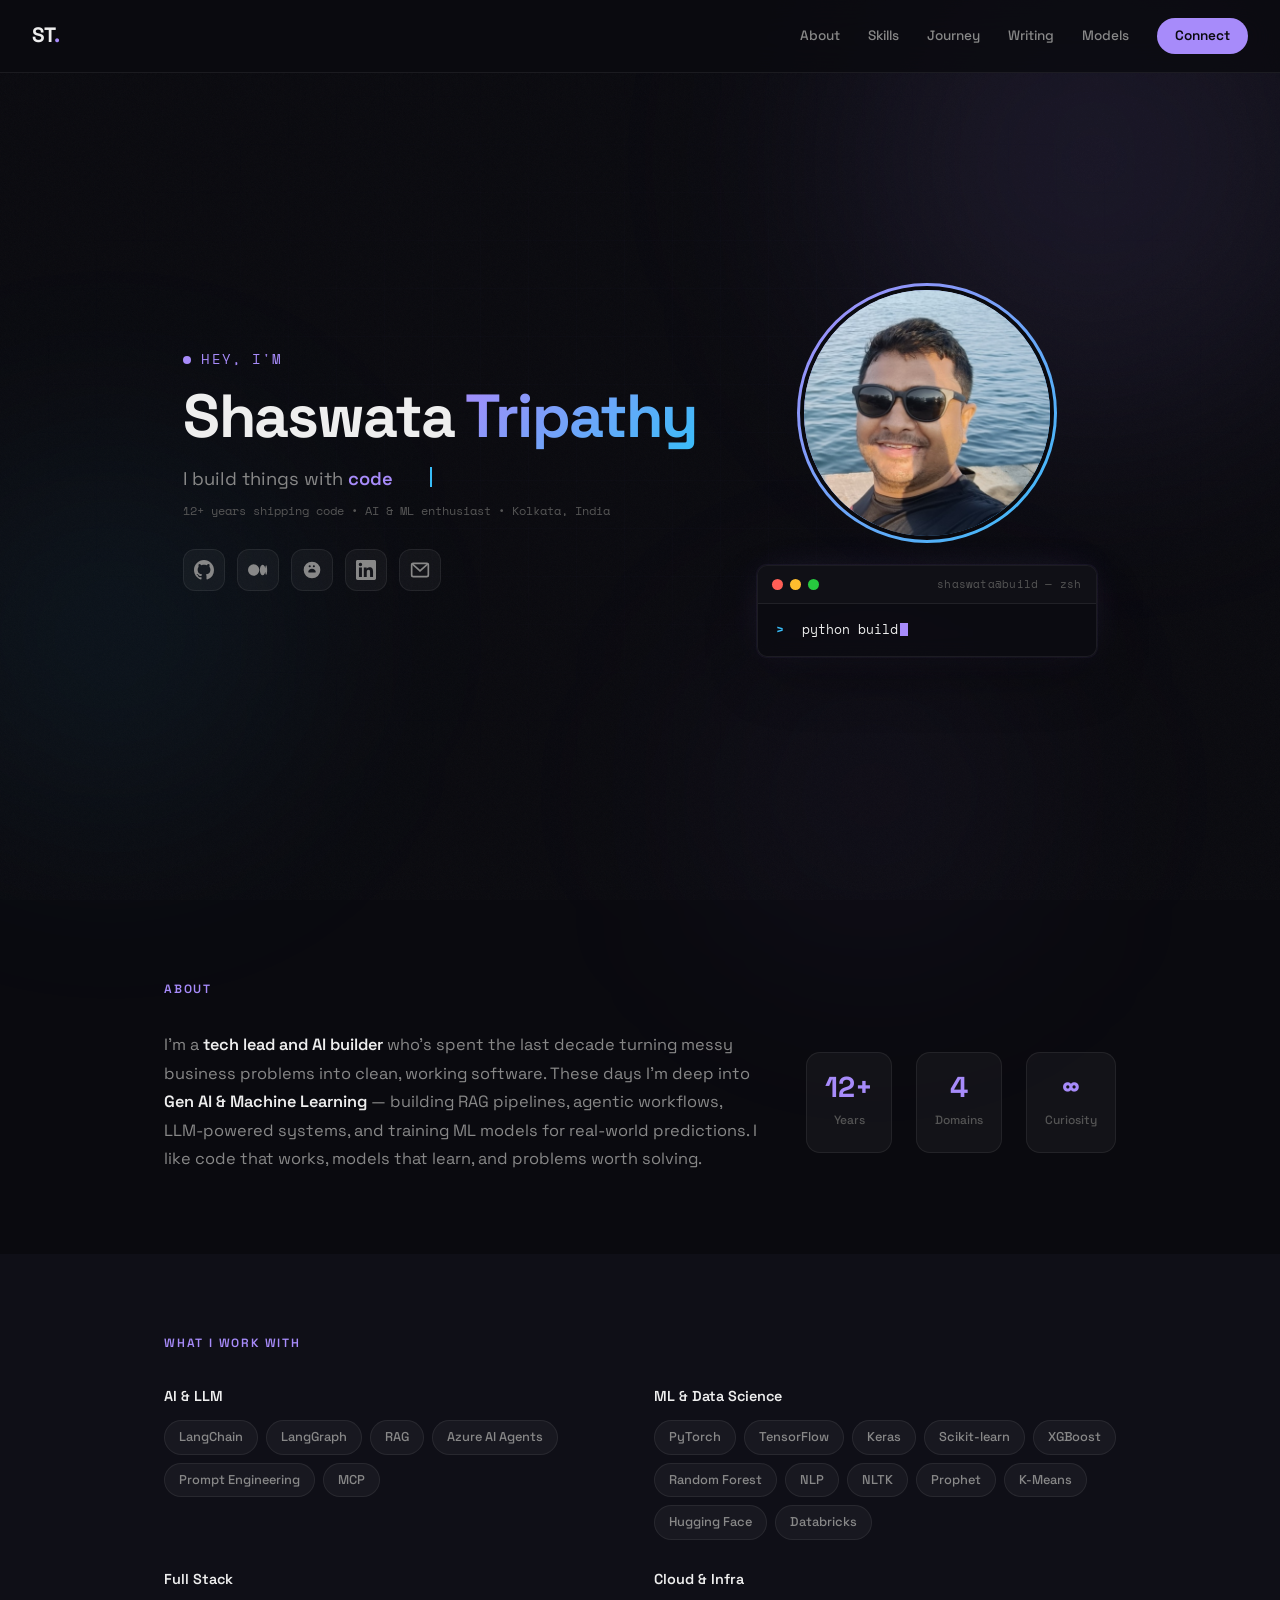
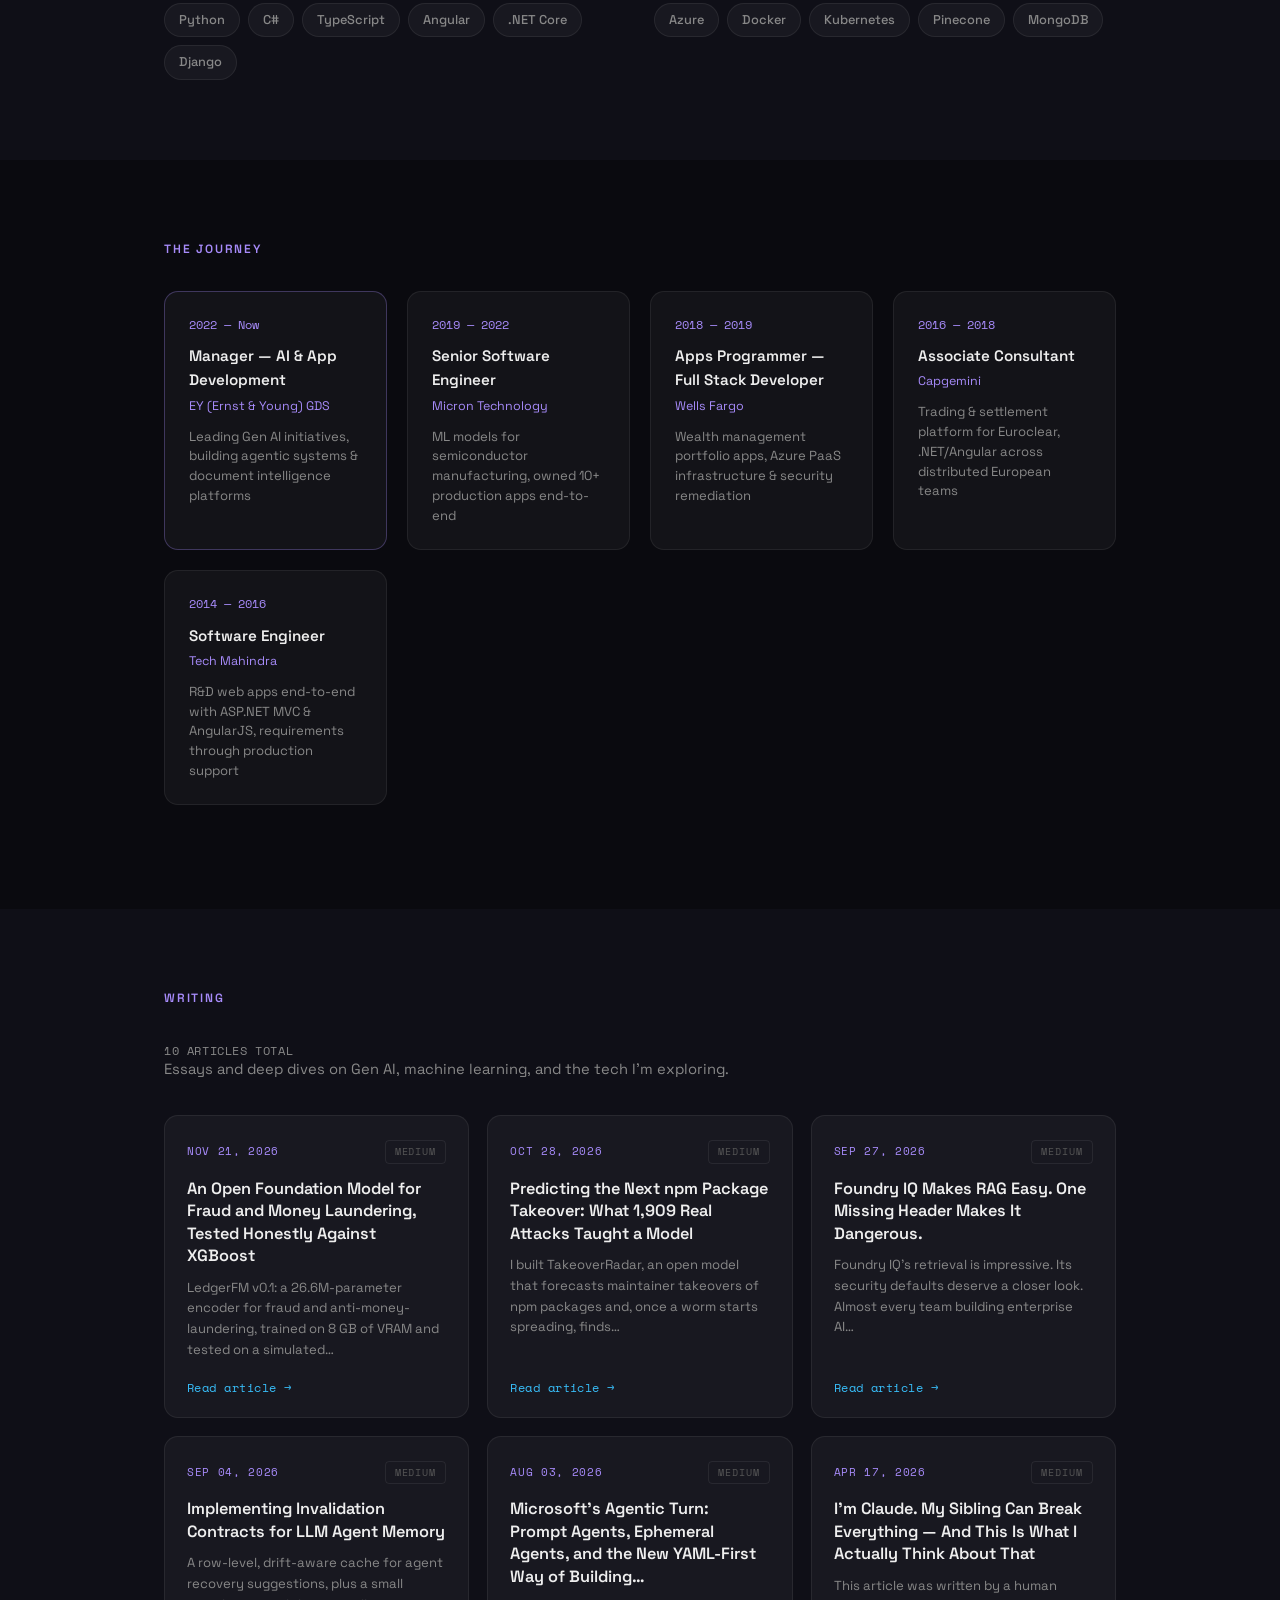
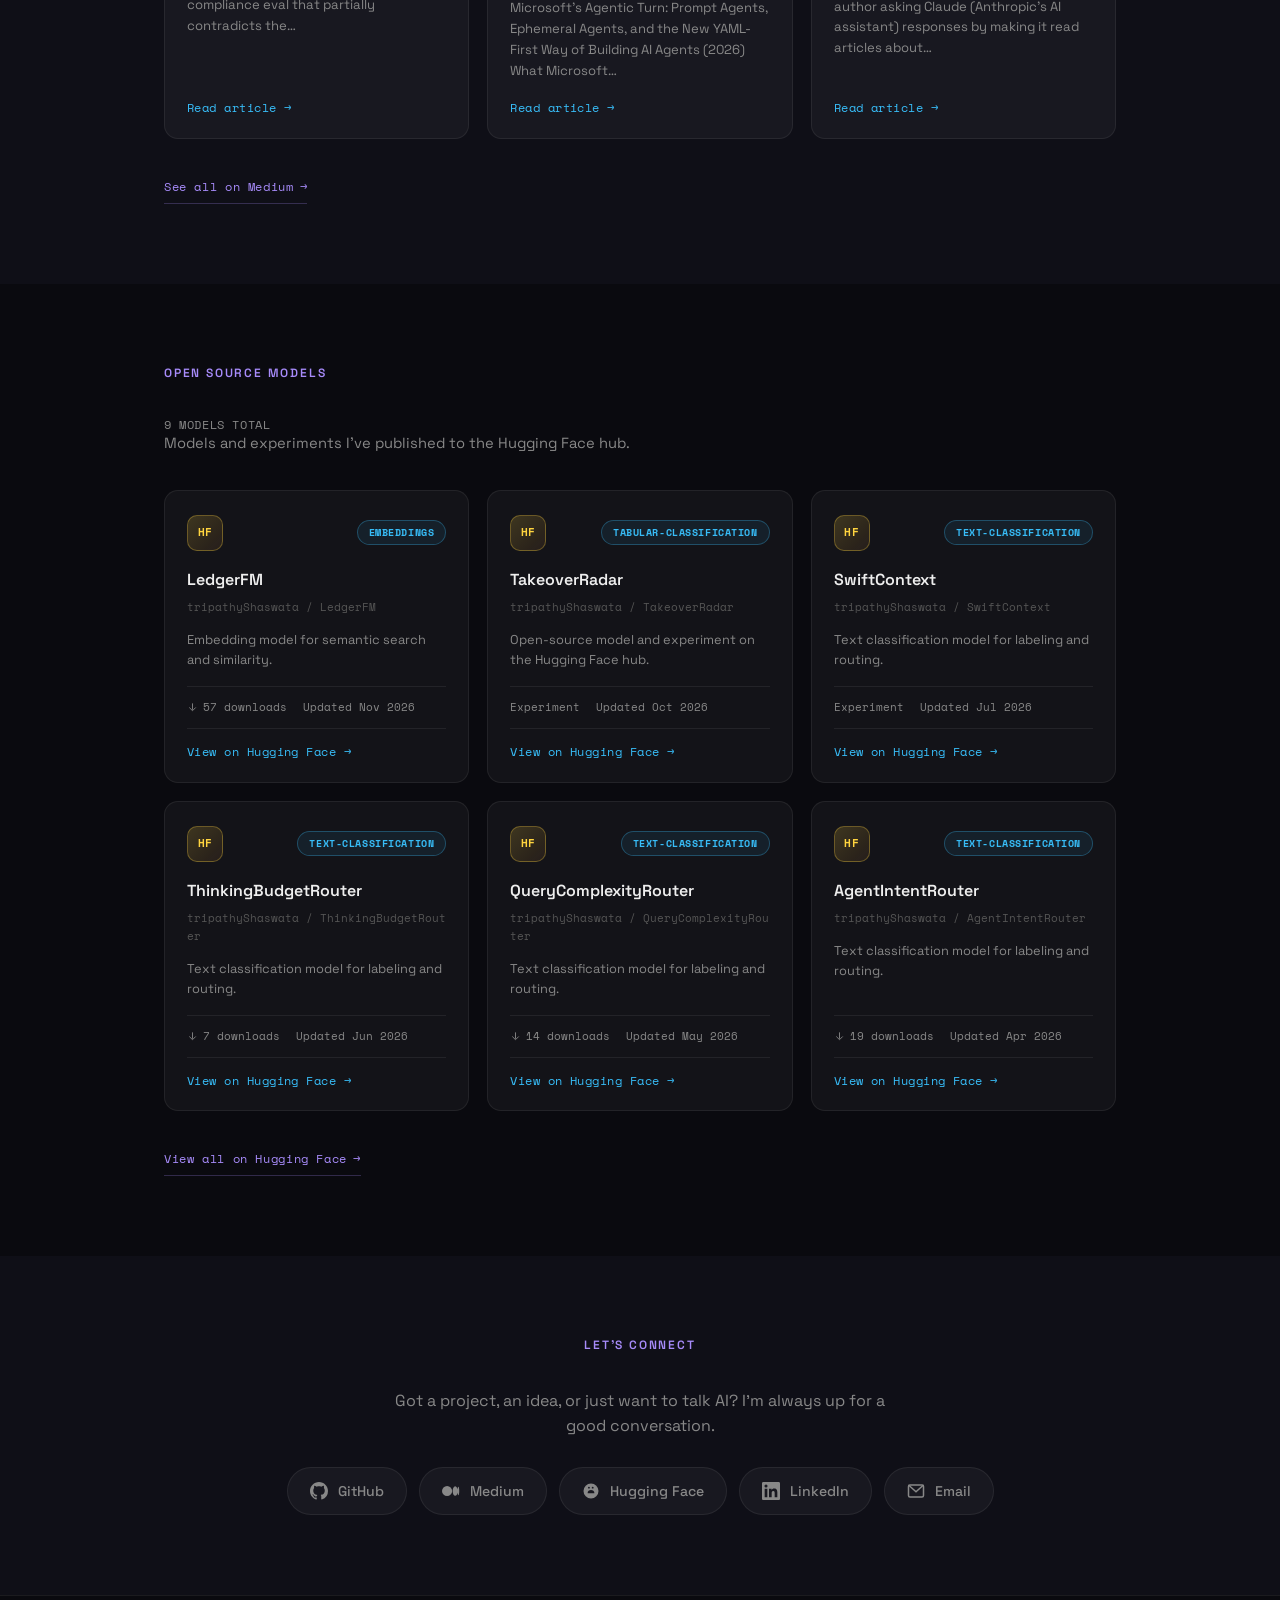
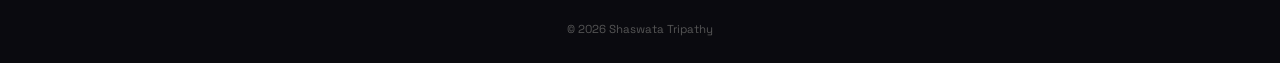
==== commit abe28259: "chore: auto-refresh Medium posts and HF models" ====
--- a/index.html
+++ b/index.html
@@ -260,7 +260,7 @@
                     <h3 class="model-name">LedgerFM</h3>
                     <p class="model-id">tripathyShaswata / LedgerFM</p>
                     <p class="model-desc">Embedding model for semantic search and similarity.</p>
-                    <div class="model-stats"><span class="stat-item"><svg viewBox="0 0 24 24" fill="none" stroke="currentColor" stroke-width="2"><path d="M12 3v14M5 12l7 7 7-7"/></svg>51 downloads</span><span class="stat-item">Updated Nov 2026</span></div>
+                    <div class="model-stats"><span class="stat-item"><svg viewBox="0 0 24 24" fill="none" stroke="currentColor" stroke-width="2"><path d="M12 3v14M5 12l7 7 7-7"/></svg>57 downloads</span><span class="stat-item">Updated Nov 2026</span></div>
                     <span class="model-cta">View on Hugging Face <span class="arrow">→</span></span>
                 </a>
                 <a class="model-card" href="https://huggingface.co/tripathyShaswata/TakeoverRadar" target="_blank" rel="noopener">
@@ -293,7 +293,7 @@
                     <h3 class="model-name">ThinkingBudgetRouter</h3>
                     <p class="model-id">tripathyShaswata / ThinkingBudgetRouter</p>
                     <p class="model-desc">Text classification model for labeling and routing.</p>
-                    <div class="model-stats"><span class="stat-item"><svg viewBox="0 0 24 24" fill="none" stroke="currentColor" stroke-width="2"><path d="M12 3v14M5 12l7 7 7-7"/></svg>6 downloads</span><span class="stat-item">Updated Jun 2026</span></div>
+                    <div class="model-stats"><span class="stat-item"><svg viewBox="0 0 24 24" fill="none" stroke="currentColor" stroke-width="2"><path d="M12 3v14M5 12l7 7 7-7"/></svg>7 downloads</span><span class="stat-item">Updated Jun 2026</span></div>
                     <span class="model-cta">View on Hugging Face <span class="arrow">→</span></span>
                 </a>
                 <a class="model-card" href="https://huggingface.co/tripathyShaswata/QueryComplexityRouter" target="_blank" rel="noopener">
@@ -315,7 +315,7 @@
                     <h3 class="model-name">AgentIntentRouter</h3>
                     <p class="model-id">tripathyShaswata / AgentIntentRouter</p>
                     <p class="model-desc">Text classification model for labeling and routing.</p>
-                    <div class="model-stats"><span class="stat-item"><svg viewBox="0 0 24 24" fill="none" stroke="currentColor" stroke-width="2"><path d="M12 3v14M5 12l7 7 7-7"/></svg>20 downloads</span><span class="stat-item">Updated Apr 2026</span></div>
+                    <div class="model-stats"><span class="stat-item"><svg viewBox="0 0 24 24" fill="none" stroke="currentColor" stroke-width="2"><path d="M12 3v14M5 12l7 7 7-7"/></svg>19 downloads</span><span class="stat-item">Updated Apr 2026</span></div>
                     <span class="model-cta">View on Hugging Face <span class="arrow">→</span></span>
                 </a>
                 <a class="model-card" href="https://huggingface.co/tripathyShaswata/Phi-tiny-MoE-instruct-GGUF" target="_blank" rel="noopener">
@@ -326,7 +326,7 @@
                     <h3 class="model-name">Phi-tiny-MoE-instruct-GGUF</h3>
                     <p class="model-id">tripathyShaswata / Phi-tiny-MoE-instruct-GGUF</p>
                     <p class="model-desc">Text-generation model published on the Hugging Face hub.</p>
-                    <div class="model-stats"><span class="stat-item"><svg viewBox="0 0 24 24" fill="none" stroke="currentColor" stroke-width="2"><path d="M12 3v14M5 12l7 7 7-7"/></svg>151 downloads</span><span class="stat-item">Updated Apr 2026</span></div>
+                    <div class="model-stats"><span class="stat-item"><svg viewBox="0 0 24 24" fill="none" stroke="currentColor" stroke-width="2"><path d="M12 3v14M5 12l7 7 7-7"/></svg>152 downloads</span><span class="stat-item">Updated Apr 2026</span></div>
                     <span class="model-cta">View on Hugging Face <span class="arrow">→</span></span>
                 </a>
                 <a class="model-card" href="https://huggingface.co/tripathyShaswata/sarvam-1-v0.5-GGUF" target="_blank" rel="noopener">
@@ -337,7 +337,7 @@
                     <h3 class="model-name">sarvam-1-v0.5-GGUF</h3>
                     <p class="model-id">tripathyShaswata / sarvam-1-v0.5-GGUF</p>
                     <p class="model-desc">Text-generation model published on the Hugging Face hub.</p>
-                    <div class="model-stats"><span class="stat-item"><svg viewBox="0 0 24 24" fill="none" stroke="currentColor" stroke-width="2"><path d="M12 3v14M5 12l7 7 7-7"/></svg>56 downloads</span><span class="stat-item">Updated Apr 2026</span></div>
+                    <div class="model-stats"><span class="stat-item"><svg viewBox="0 0 24 24" fill="none" stroke="currentColor" stroke-width="2"><path d="M12 3v14M5 12l7 7 7-7"/></svg>49 downloads</span><span class="stat-item">Updated Apr 2026</span></div>
                     <span class="model-cta">View on Hugging Face <span class="arrow">→</span></span>
                 </a>
                 <a class="model-card" href="https://huggingface.co/tripathyShaswata/parking-space-calculator" target="_blank" rel="noopener">
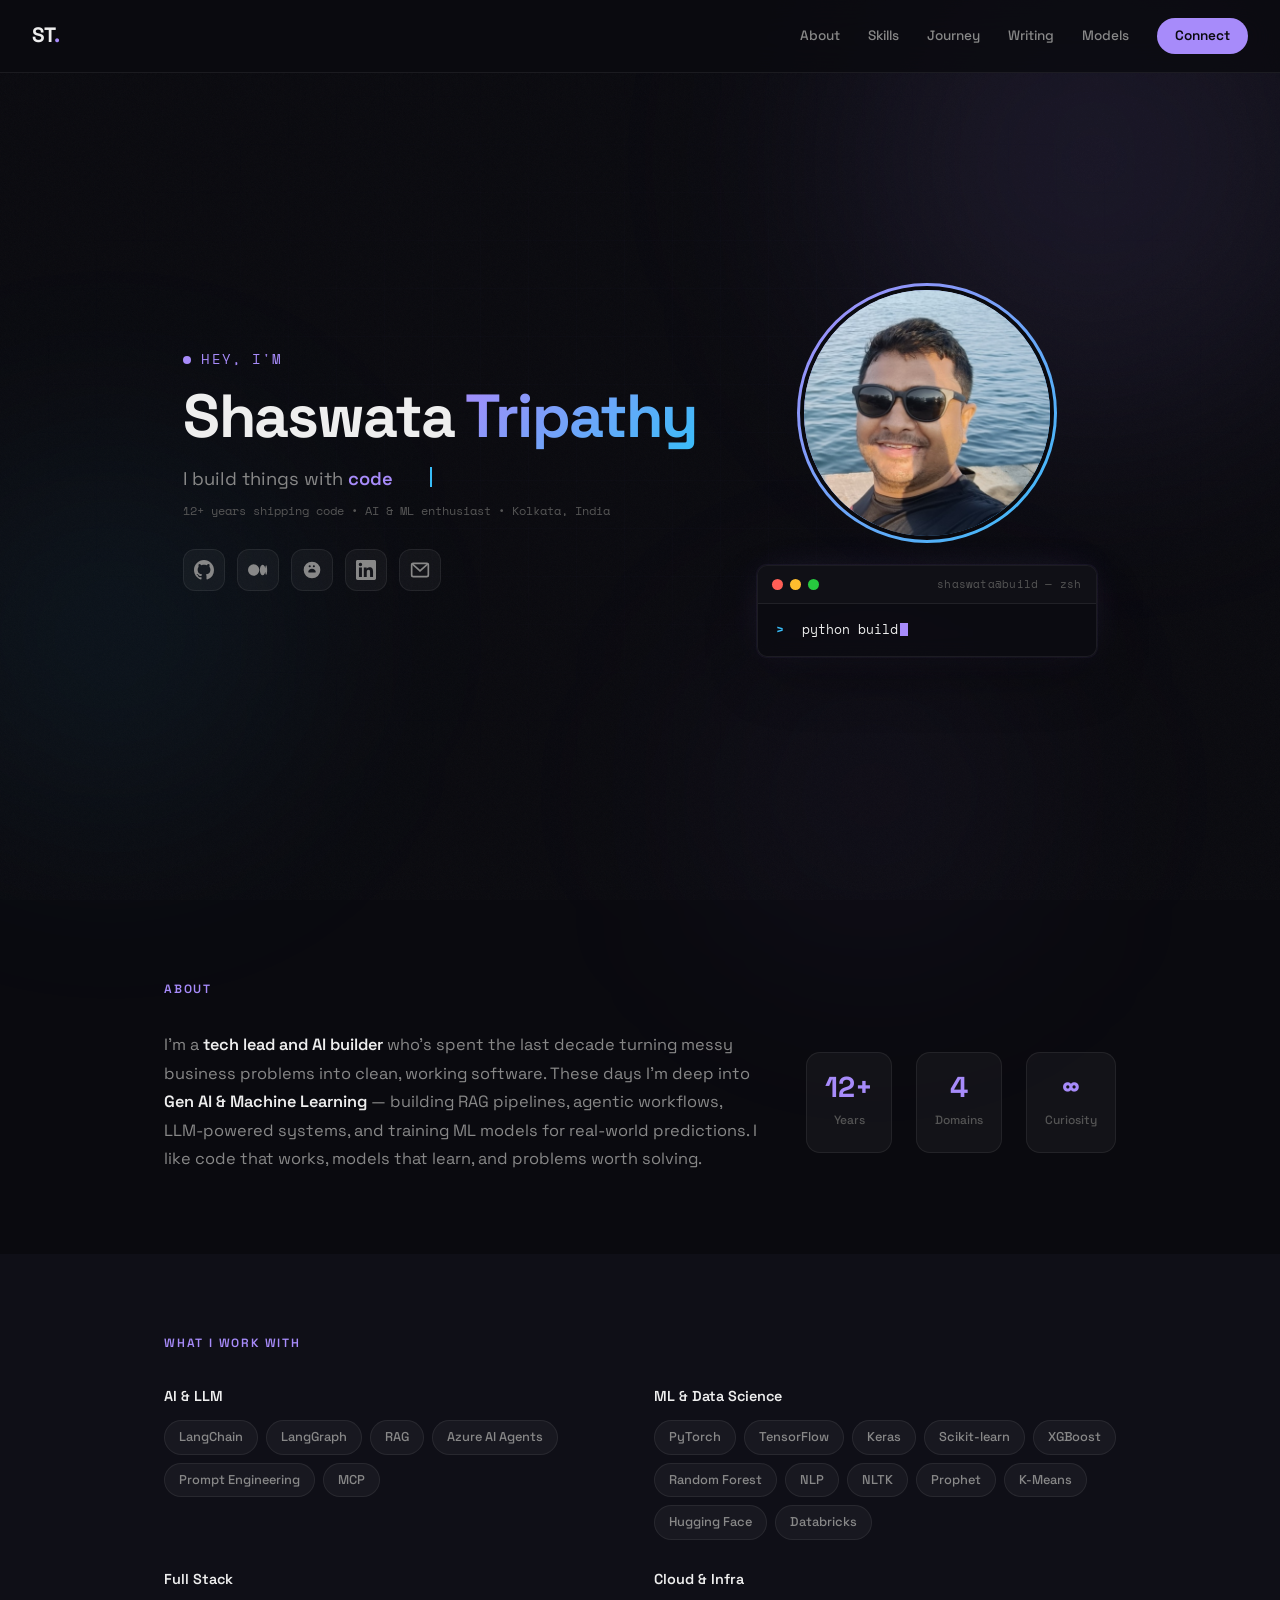
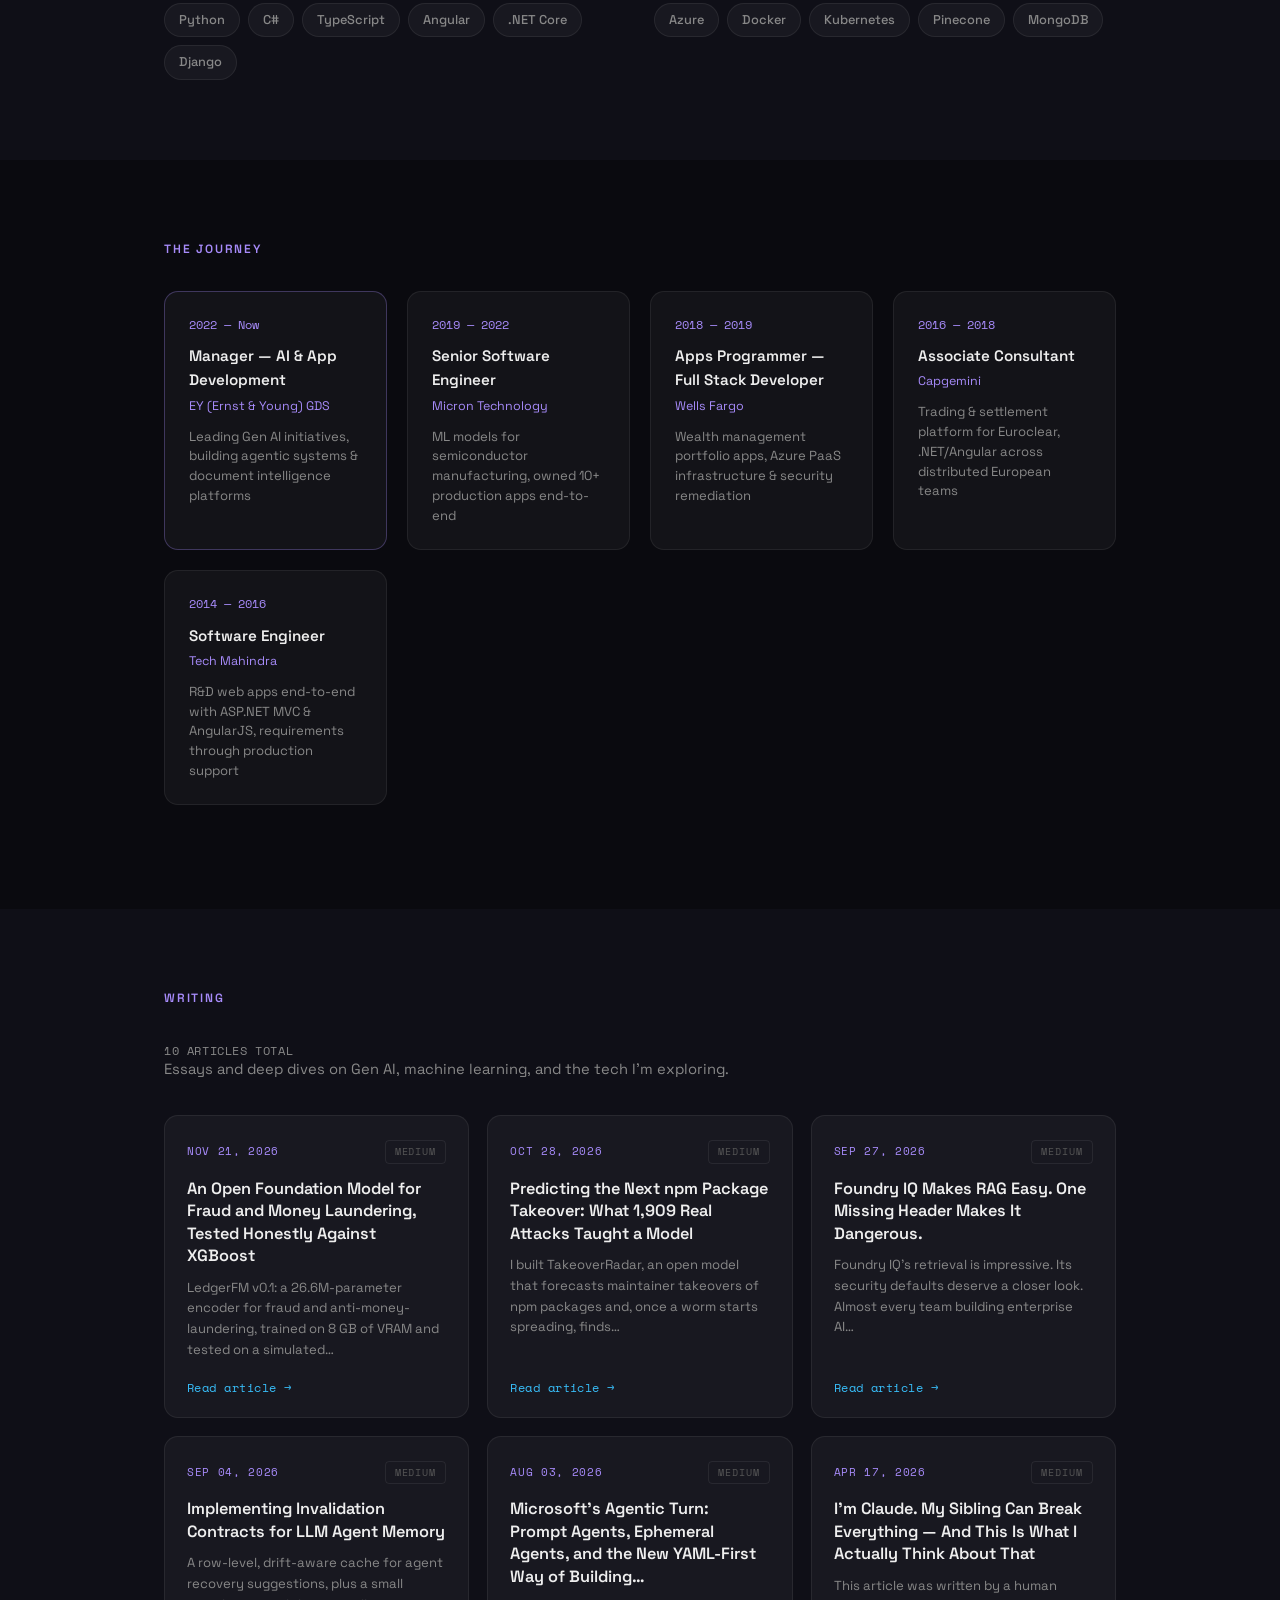
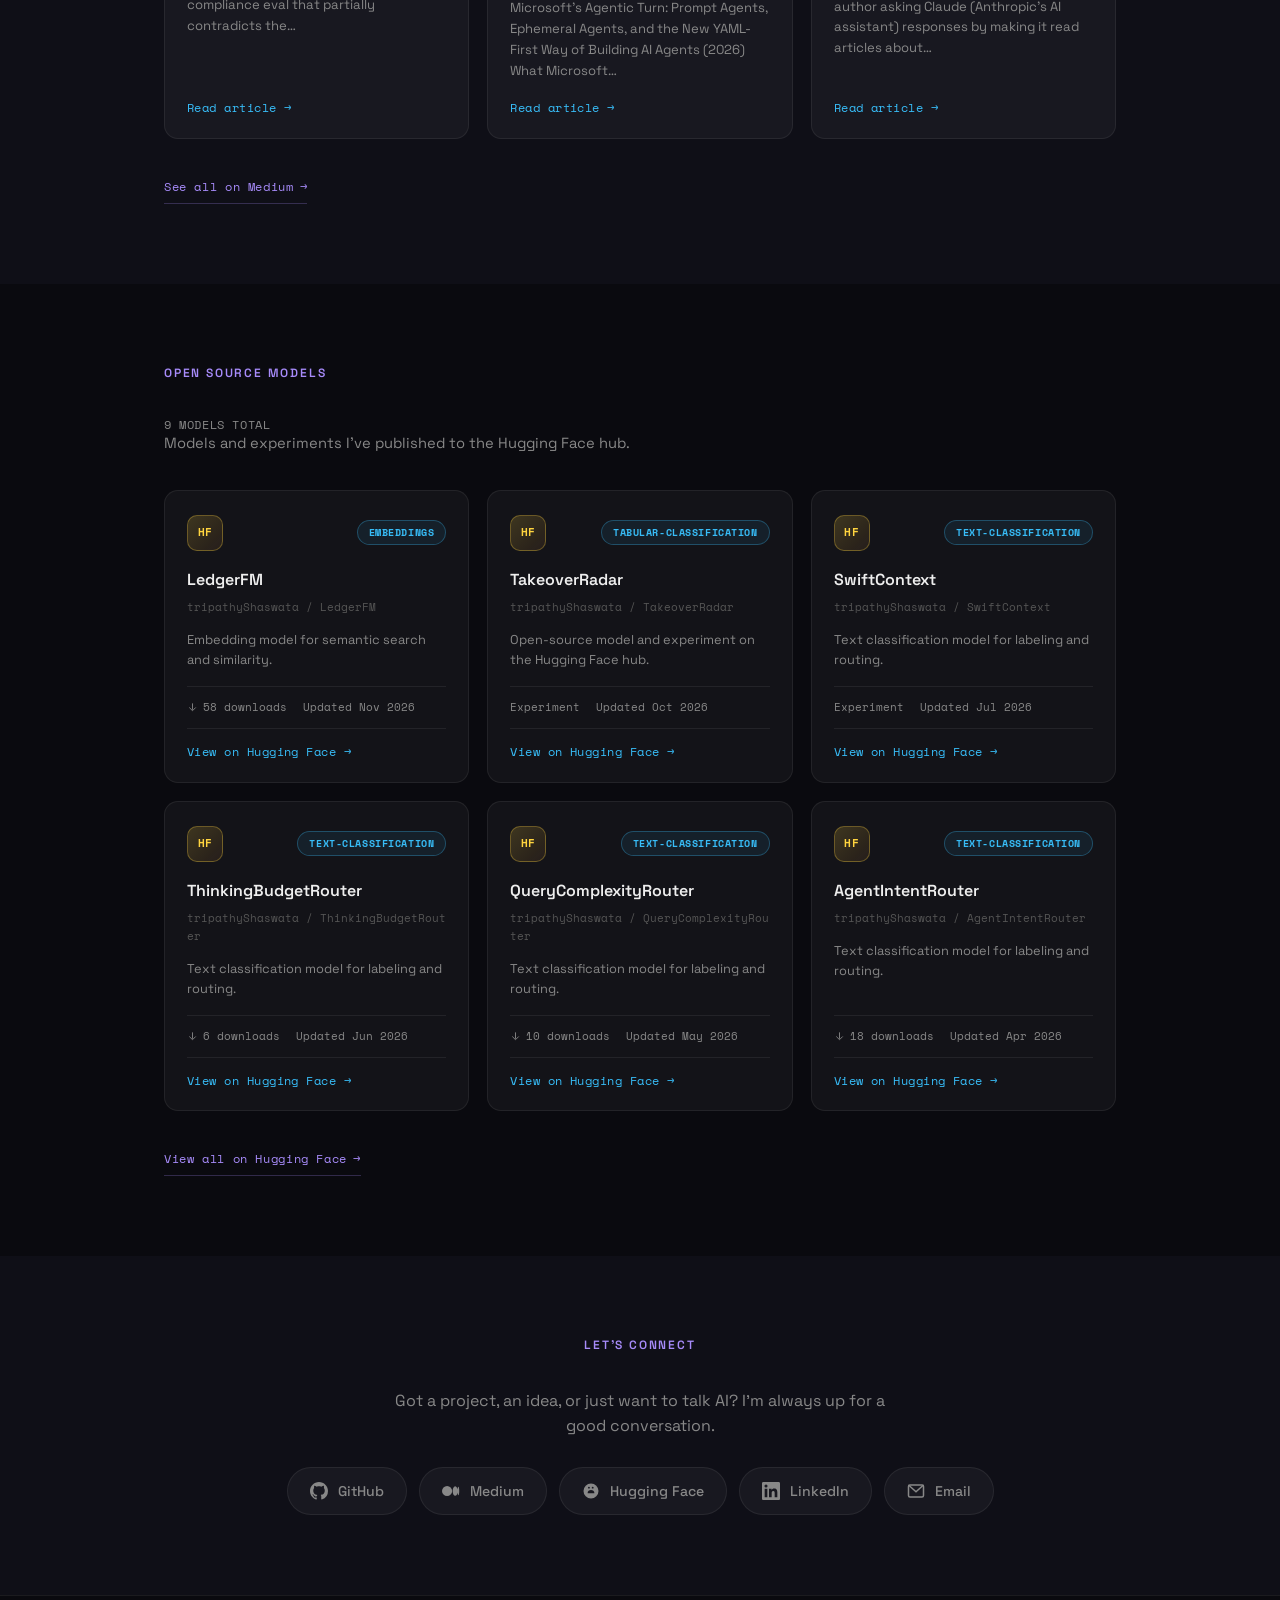
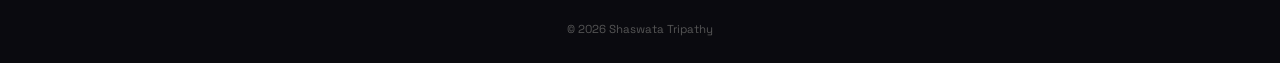
==== commit 50a0fb78: "chore: auto-refresh Medium posts and HF models" ====
--- a/index.html
+++ b/index.html
@@ -260,7 +260,7 @@
                     <h3 class="model-name">LedgerFM</h3>
                     <p class="model-id">tripathyShaswata / LedgerFM</p>
                     <p class="model-desc">Embedding model for semantic search and similarity.</p>
-                    <div class="model-stats"><span class="stat-item"><svg viewBox="0 0 24 24" fill="none" stroke="currentColor" stroke-width="2"><path d="M12 3v14M5 12l7 7 7-7"/></svg>57 downloads</span><span class="stat-item">Updated Nov 2026</span></div>
+                    <div class="model-stats"><span class="stat-item"><svg viewBox="0 0 24 24" fill="none" stroke="currentColor" stroke-width="2"><path d="M12 3v14M5 12l7 7 7-7"/></svg>58 downloads</span><span class="stat-item">Updated Nov 2026</span></div>
                     <span class="model-cta">View on Hugging Face <span class="arrow">→</span></span>
                 </a>
                 <a class="model-card" href="https://huggingface.co/tripathyShaswata/TakeoverRadar" target="_blank" rel="noopener">
@@ -293,7 +293,7 @@
                     <h3 class="model-name">ThinkingBudgetRouter</h3>
                     <p class="model-id">tripathyShaswata / ThinkingBudgetRouter</p>
                     <p class="model-desc">Text classification model for labeling and routing.</p>
-                    <div class="model-stats"><span class="stat-item"><svg viewBox="0 0 24 24" fill="none" stroke="currentColor" stroke-width="2"><path d="M12 3v14M5 12l7 7 7-7"/></svg>7 downloads</span><span class="stat-item">Updated Jun 2026</span></div>
+                    <div class="model-stats"><span class="stat-item"><svg viewBox="0 0 24 24" fill="none" stroke="currentColor" stroke-width="2"><path d="M12 3v14M5 12l7 7 7-7"/></svg>6 downloads</span><span class="stat-item">Updated Jun 2026</span></div>
                     <span class="model-cta">View on Hugging Face <span class="arrow">→</span></span>
                 </a>
                 <a class="model-card" href="https://huggingface.co/tripathyShaswata/QueryComplexityRouter" target="_blank" rel="noopener">
@@ -304,7 +304,7 @@
                     <h3 class="model-name">QueryComplexityRouter</h3>
                     <p class="model-id">tripathyShaswata / QueryComplexityRouter</p>
                     <p class="model-desc">Text classification model for labeling and routing.</p>
-                    <div class="model-stats"><span class="stat-item"><svg viewBox="0 0 24 24" fill="none" stroke="currentColor" stroke-width="2"><path d="M12 3v14M5 12l7 7 7-7"/></svg>14 downloads</span><span class="stat-item">Updated May 2026</span></div>
+                    <div class="model-stats"><span class="stat-item"><svg viewBox="0 0 24 24" fill="none" stroke="currentColor" stroke-width="2"><path d="M12 3v14M5 12l7 7 7-7"/></svg>10 downloads</span><span class="stat-item">Updated May 2026</span></div>
                     <span class="model-cta">View on Hugging Face <span class="arrow">→</span></span>
                 </a>
                 <a class="model-card" href="https://huggingface.co/tripathyShaswata/AgentIntentRouter" target="_blank" rel="noopener">
@@ -315,7 +315,7 @@
                     <h3 class="model-name">AgentIntentRouter</h3>
                     <p class="model-id">tripathyShaswata / AgentIntentRouter</p>
                     <p class="model-desc">Text classification model for labeling and routing.</p>
-                    <div class="model-stats"><span class="stat-item"><svg viewBox="0 0 24 24" fill="none" stroke="currentColor" stroke-width="2"><path d="M12 3v14M5 12l7 7 7-7"/></svg>19 downloads</span><span class="stat-item">Updated Apr 2026</span></div>
+                    <div class="model-stats"><span class="stat-item"><svg viewBox="0 0 24 24" fill="none" stroke="currentColor" stroke-width="2"><path d="M12 3v14M5 12l7 7 7-7"/></svg>18 downloads</span><span class="stat-item">Updated Apr 2026</span></div>
                     <span class="model-cta">View on Hugging Face <span class="arrow">→</span></span>
                 </a>
                 <a class="model-card" href="https://huggingface.co/tripathyShaswata/Phi-tiny-MoE-instruct-GGUF" target="_blank" rel="noopener">
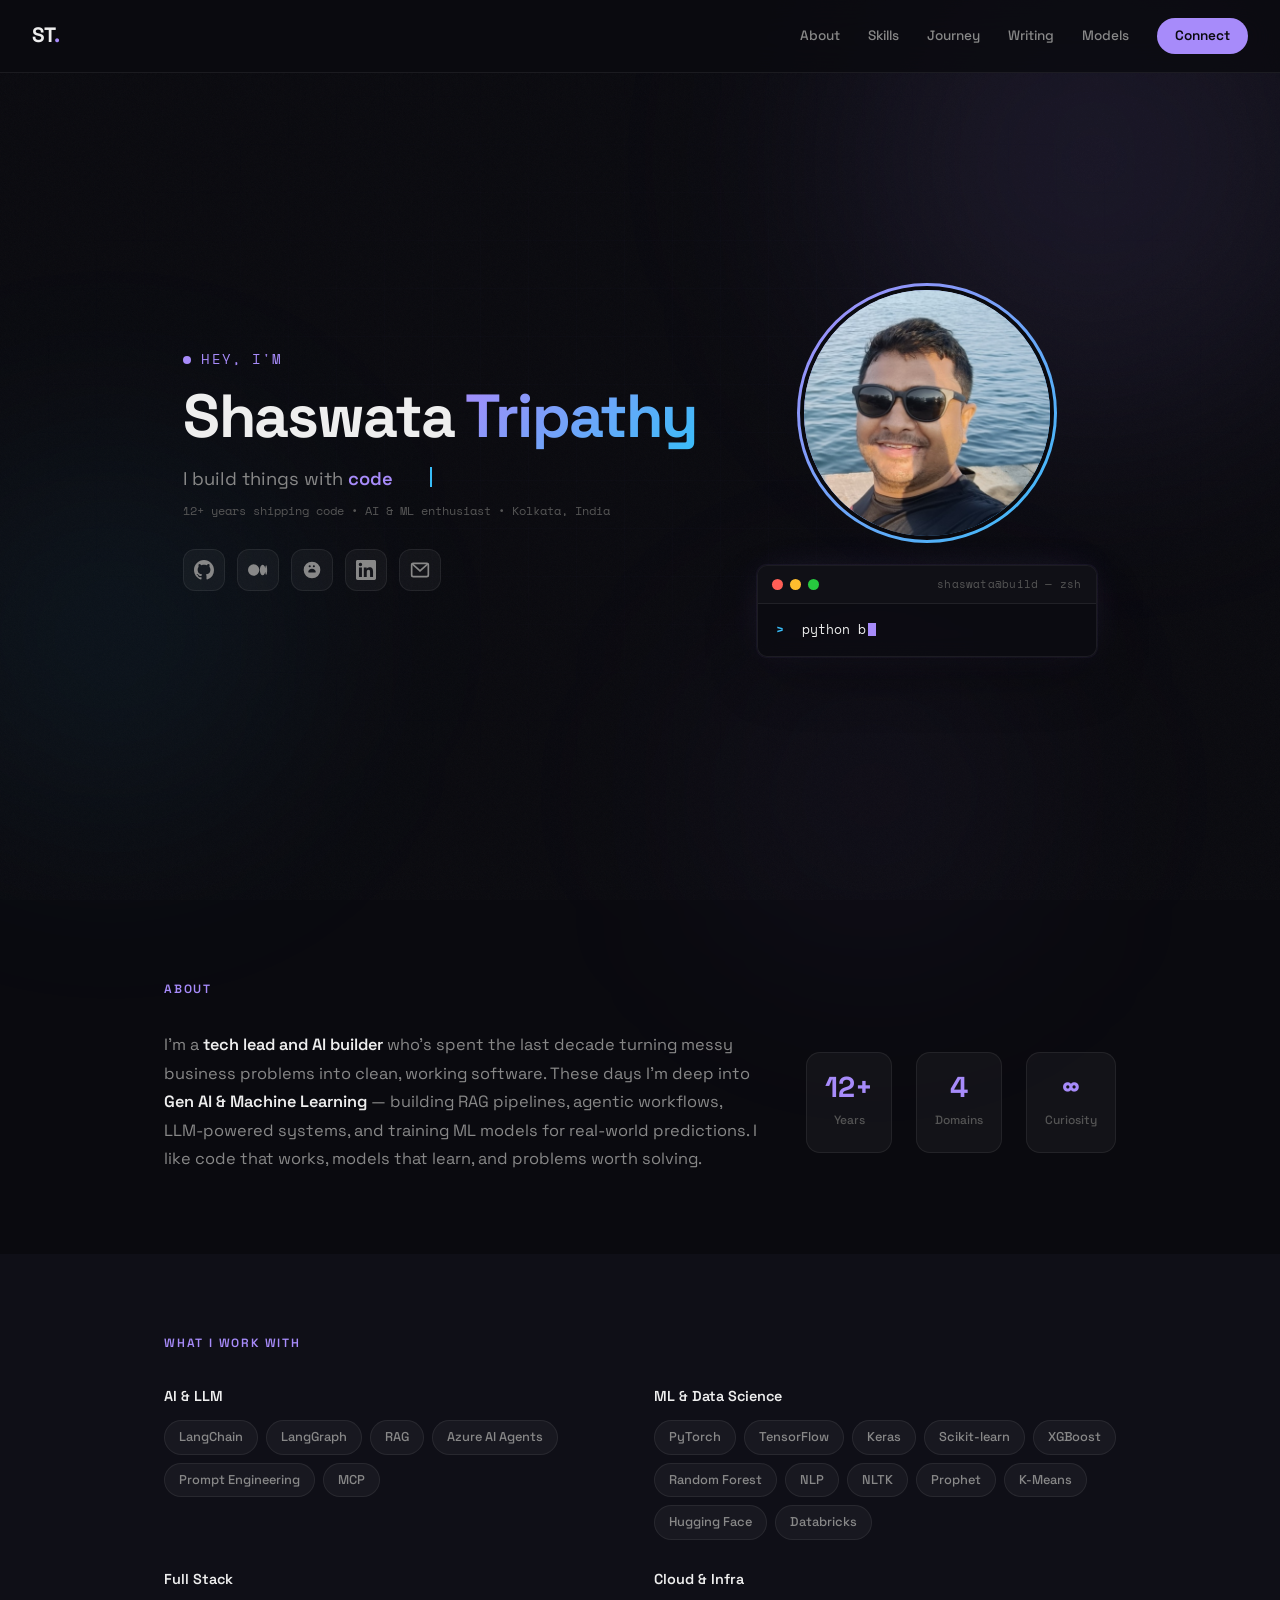
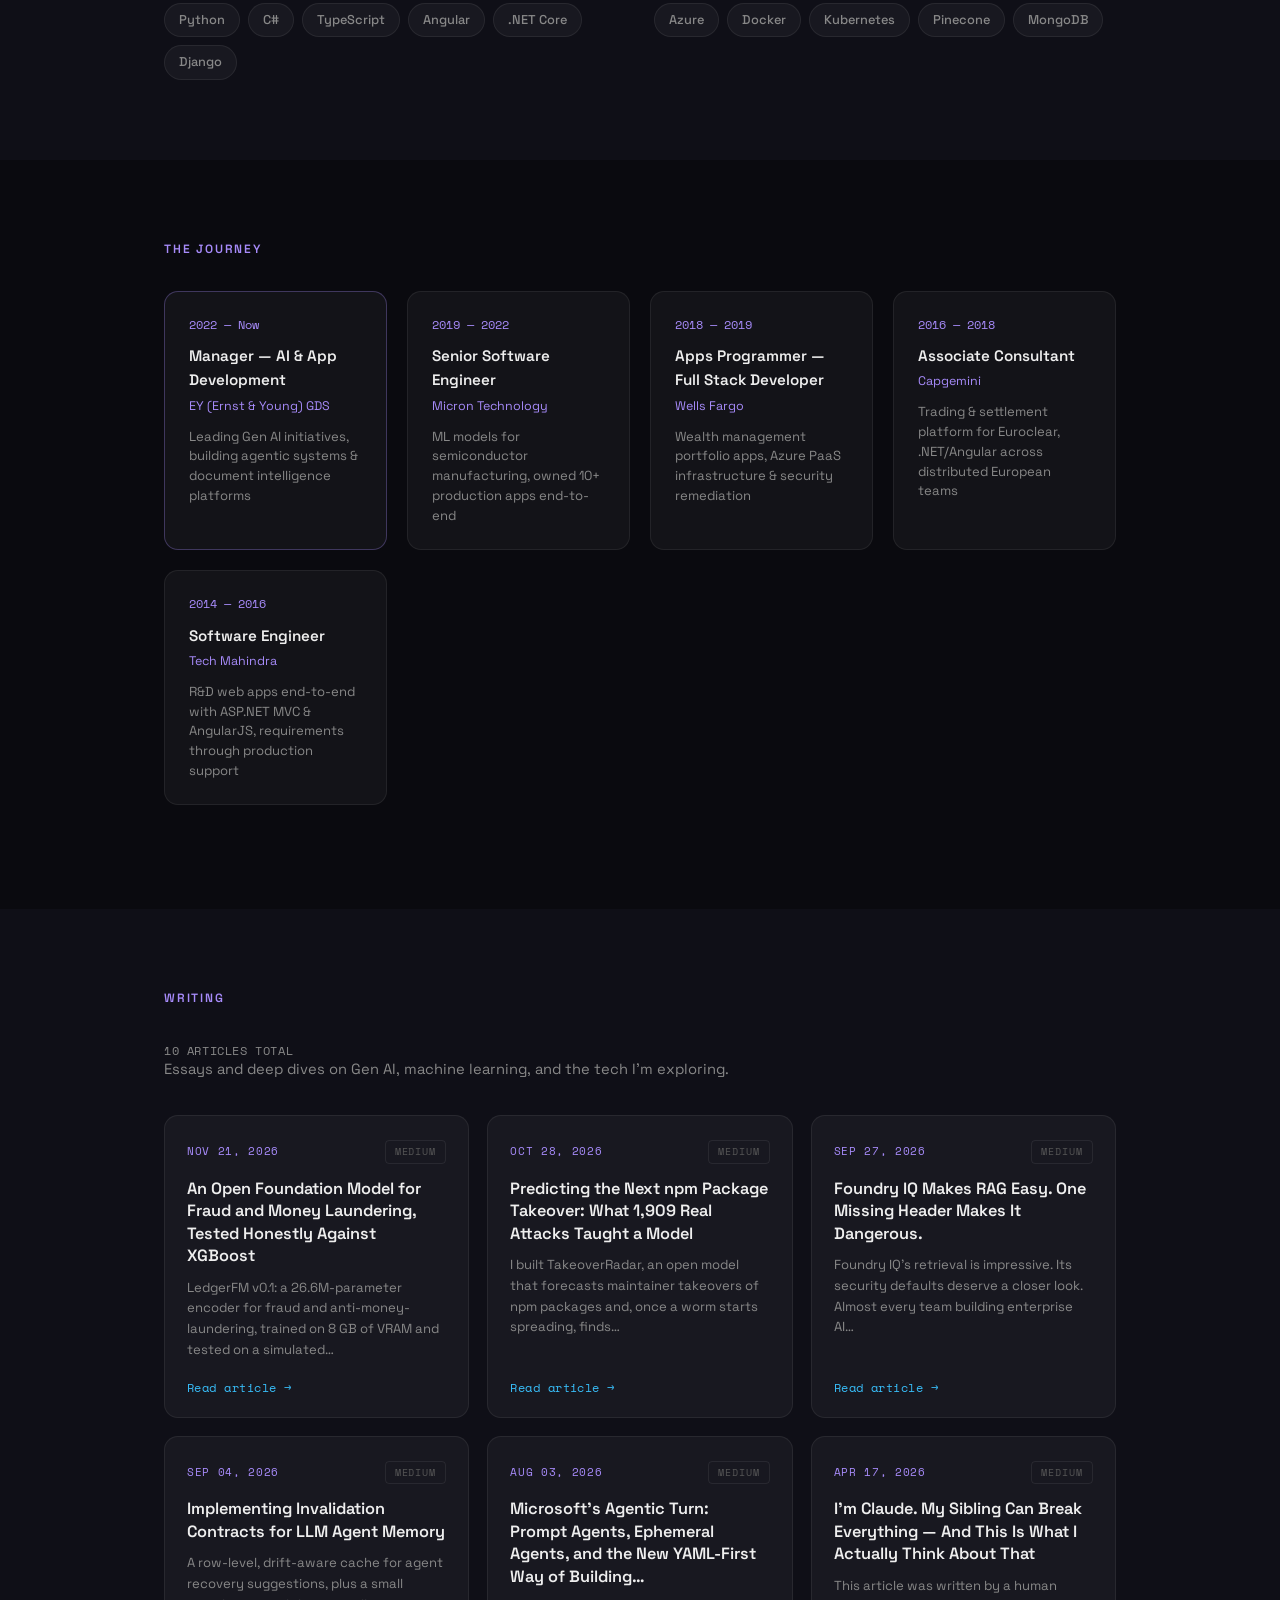
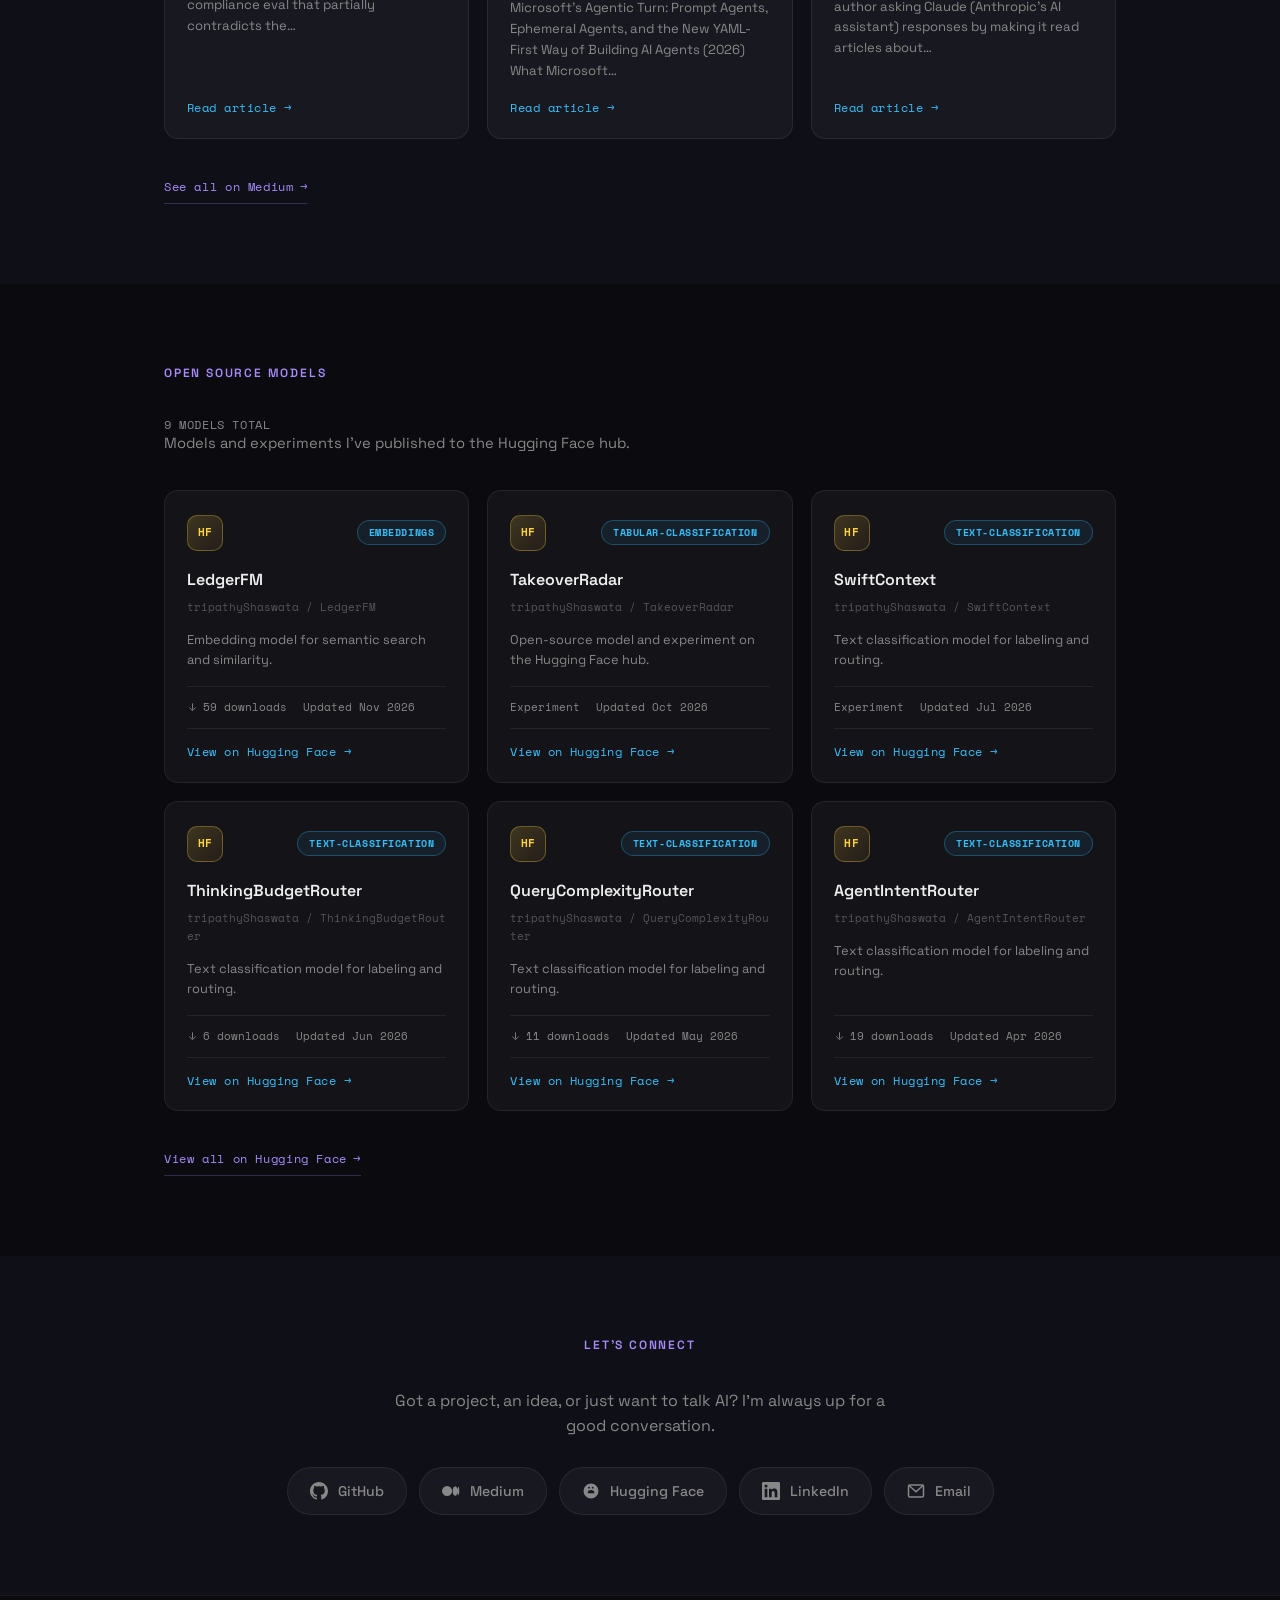
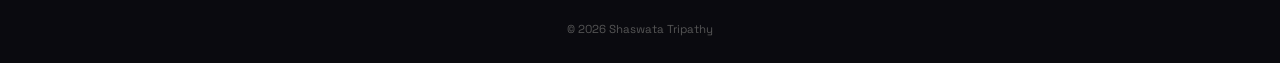
==== commit 2b05d618: "chore: auto-refresh Medium posts and HF models" ====
--- a/index.html
+++ b/index.html
@@ -260,7 +260,7 @@
                     <h3 class="model-name">LedgerFM</h3>
                     <p class="model-id">tripathyShaswata / LedgerFM</p>
                     <p class="model-desc">Embedding model for semantic search and similarity.</p>
-                    <div class="model-stats"><span class="stat-item"><svg viewBox="0 0 24 24" fill="none" stroke="currentColor" stroke-width="2"><path d="M12 3v14M5 12l7 7 7-7"/></svg>58 downloads</span><span class="stat-item">Updated Nov 2026</span></div>
+                    <div class="model-stats"><span class="stat-item"><svg viewBox="0 0 24 24" fill="none" stroke="currentColor" stroke-width="2"><path d="M12 3v14M5 12l7 7 7-7"/></svg>59 downloads</span><span class="stat-item">Updated Nov 2026</span></div>
                     <span class="model-cta">View on Hugging Face <span class="arrow">→</span></span>
                 </a>
                 <a class="model-card" href="https://huggingface.co/tripathyShaswata/TakeoverRadar" target="_blank" rel="noopener">
@@ -304,7 +304,7 @@
                     <h3 class="model-name">QueryComplexityRouter</h3>
                     <p class="model-id">tripathyShaswata / QueryComplexityRouter</p>
                     <p class="model-desc">Text classification model for labeling and routing.</p>
-                    <div class="model-stats"><span class="stat-item"><svg viewBox="0 0 24 24" fill="none" stroke="currentColor" stroke-width="2"><path d="M12 3v14M5 12l7 7 7-7"/></svg>10 downloads</span><span class="stat-item">Updated May 2026</span></div>
+                    <div class="model-stats"><span class="stat-item"><svg viewBox="0 0 24 24" fill="none" stroke="currentColor" stroke-width="2"><path d="M12 3v14M5 12l7 7 7-7"/></svg>11 downloads</span><span class="stat-item">Updated May 2026</span></div>
                     <span class="model-cta">View on Hugging Face <span class="arrow">→</span></span>
                 </a>
                 <a class="model-card" href="https://huggingface.co/tripathyShaswata/AgentIntentRouter" target="_blank" rel="noopener">
@@ -315,7 +315,7 @@
                     <h3 class="model-name">AgentIntentRouter</h3>
                     <p class="model-id">tripathyShaswata / AgentIntentRouter</p>
                     <p class="model-desc">Text classification model for labeling and routing.</p>
-                    <div class="model-stats"><span class="stat-item"><svg viewBox="0 0 24 24" fill="none" stroke="currentColor" stroke-width="2"><path d="M12 3v14M5 12l7 7 7-7"/></svg>18 downloads</span><span class="stat-item">Updated Apr 2026</span></div>
+                    <div class="model-stats"><span class="stat-item"><svg viewBox="0 0 24 24" fill="none" stroke="currentColor" stroke-width="2"><path d="M12 3v14M5 12l7 7 7-7"/></svg>19 downloads</span><span class="stat-item">Updated Apr 2026</span></div>
                     <span class="model-cta">View on Hugging Face <span class="arrow">→</span></span>
                 </a>
                 <a class="model-card" href="https://huggingface.co/tripathyShaswata/Phi-tiny-MoE-instruct-GGUF" target="_blank" rel="noopener">
@@ -326,7 +326,7 @@
                     <h3 class="model-name">Phi-tiny-MoE-instruct-GGUF</h3>
                     <p class="model-id">tripathyShaswata / Phi-tiny-MoE-instruct-GGUF</p>
                     <p class="model-desc">Text-generation model published on the Hugging Face hub.</p>
-                    <div class="model-stats"><span class="stat-item"><svg viewBox="0 0 24 24" fill="none" stroke="currentColor" stroke-width="2"><path d="M12 3v14M5 12l7 7 7-7"/></svg>152 downloads</span><span class="stat-item">Updated Apr 2026</span></div>
+                    <div class="model-stats"><span class="stat-item"><svg viewBox="0 0 24 24" fill="none" stroke="currentColor" stroke-width="2"><path d="M12 3v14M5 12l7 7 7-7"/></svg>155 downloads</span><span class="stat-item">Updated Apr 2026</span></div>
                     <span class="model-cta">View on Hugging Face <span class="arrow">→</span></span>
                 </a>
                 <a class="model-card" href="https://huggingface.co/tripathyShaswata/sarvam-1-v0.5-GGUF" target="_blank" rel="noopener">
@@ -337,7 +337,7 @@
                     <h3 class="model-name">sarvam-1-v0.5-GGUF</h3>
                     <p class="model-id">tripathyShaswata / sarvam-1-v0.5-GGUF</p>
                     <p class="model-desc">Text-generation model published on the Hugging Face hub.</p>
-                    <div class="model-stats"><span class="stat-item"><svg viewBox="0 0 24 24" fill="none" stroke="currentColor" stroke-width="2"><path d="M12 3v14M5 12l7 7 7-7"/></svg>49 downloads</span><span class="stat-item">Updated Apr 2026</span></div>
+                    <div class="model-stats"><span class="stat-item"><svg viewBox="0 0 24 24" fill="none" stroke="currentColor" stroke-width="2"><path d="M12 3v14M5 12l7 7 7-7"/></svg>47 downloads</span><span class="stat-item">Updated Apr 2026</span></div>
                     <span class="model-cta">View on Hugging Face <span class="arrow">→</span></span>
                 </a>
                 <a class="model-card" href="https://huggingface.co/tripathyShaswata/parking-space-calculator" target="_blank" rel="noopener">
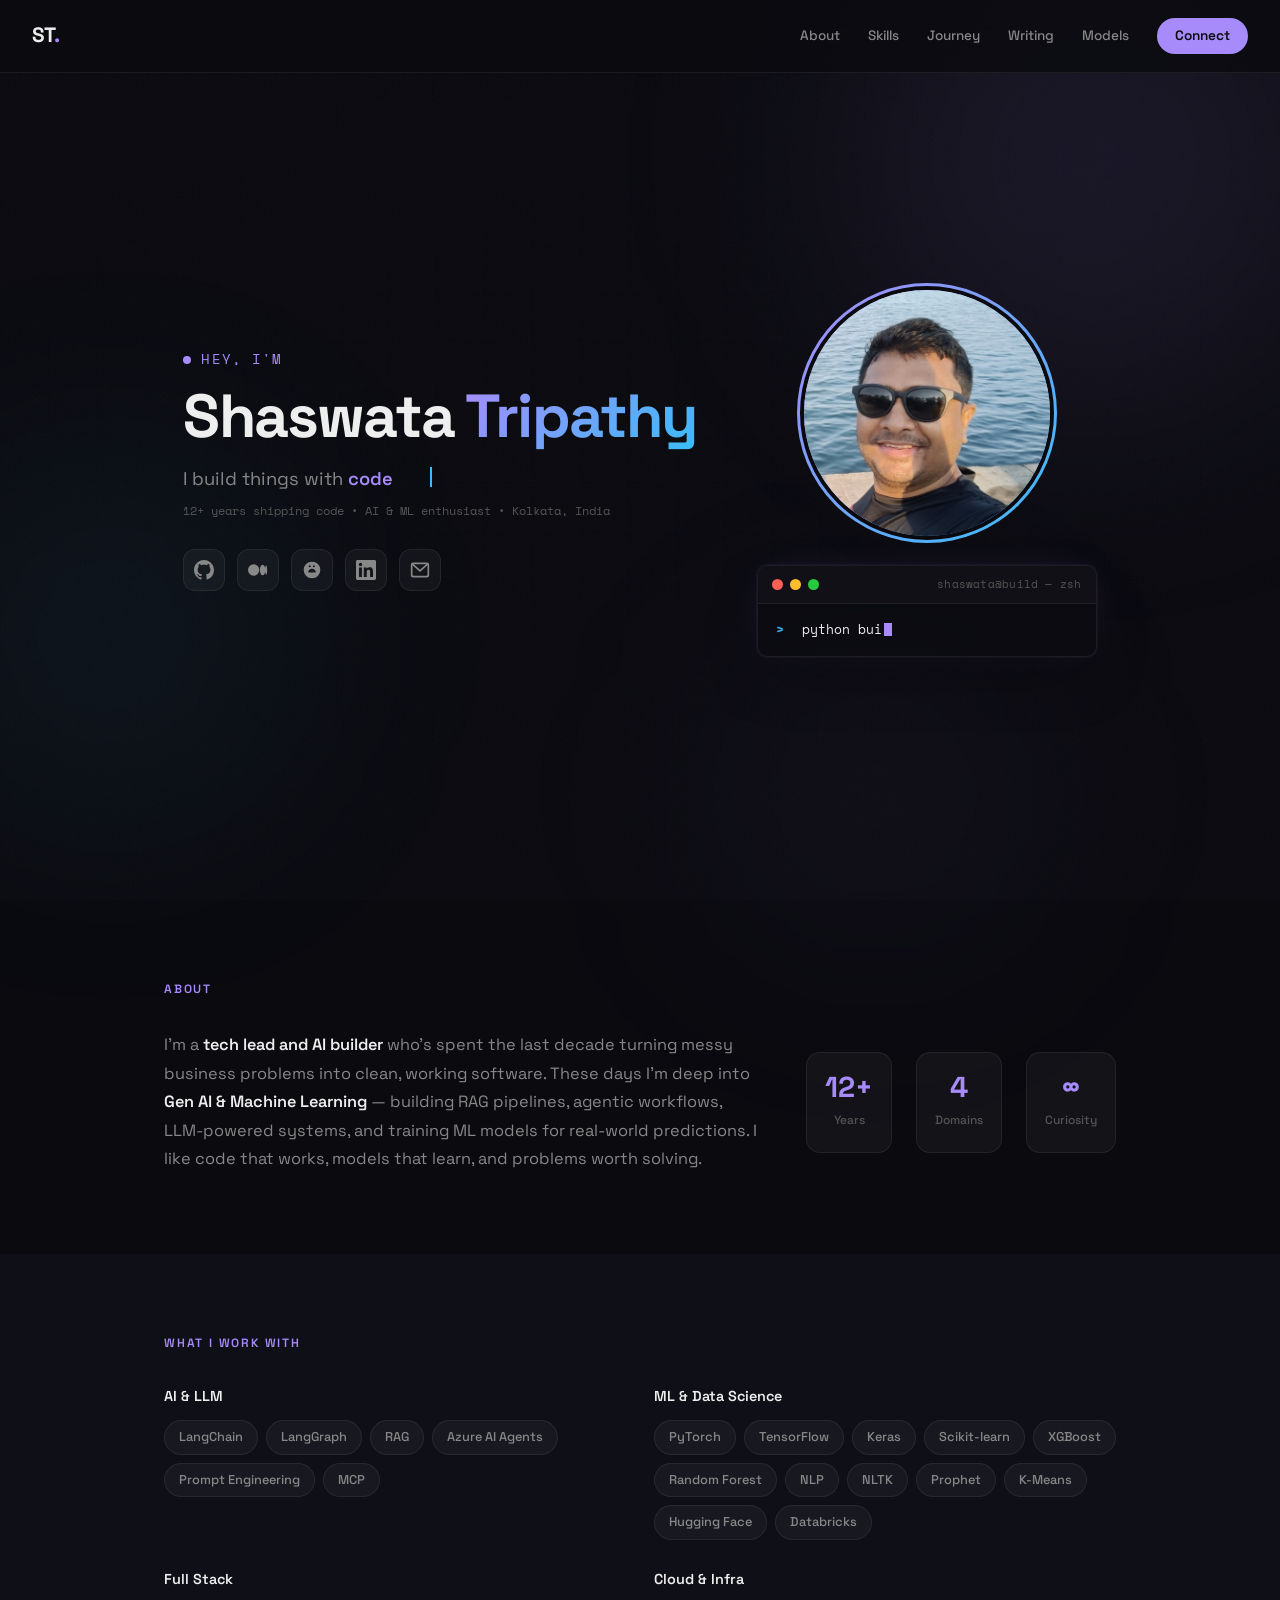
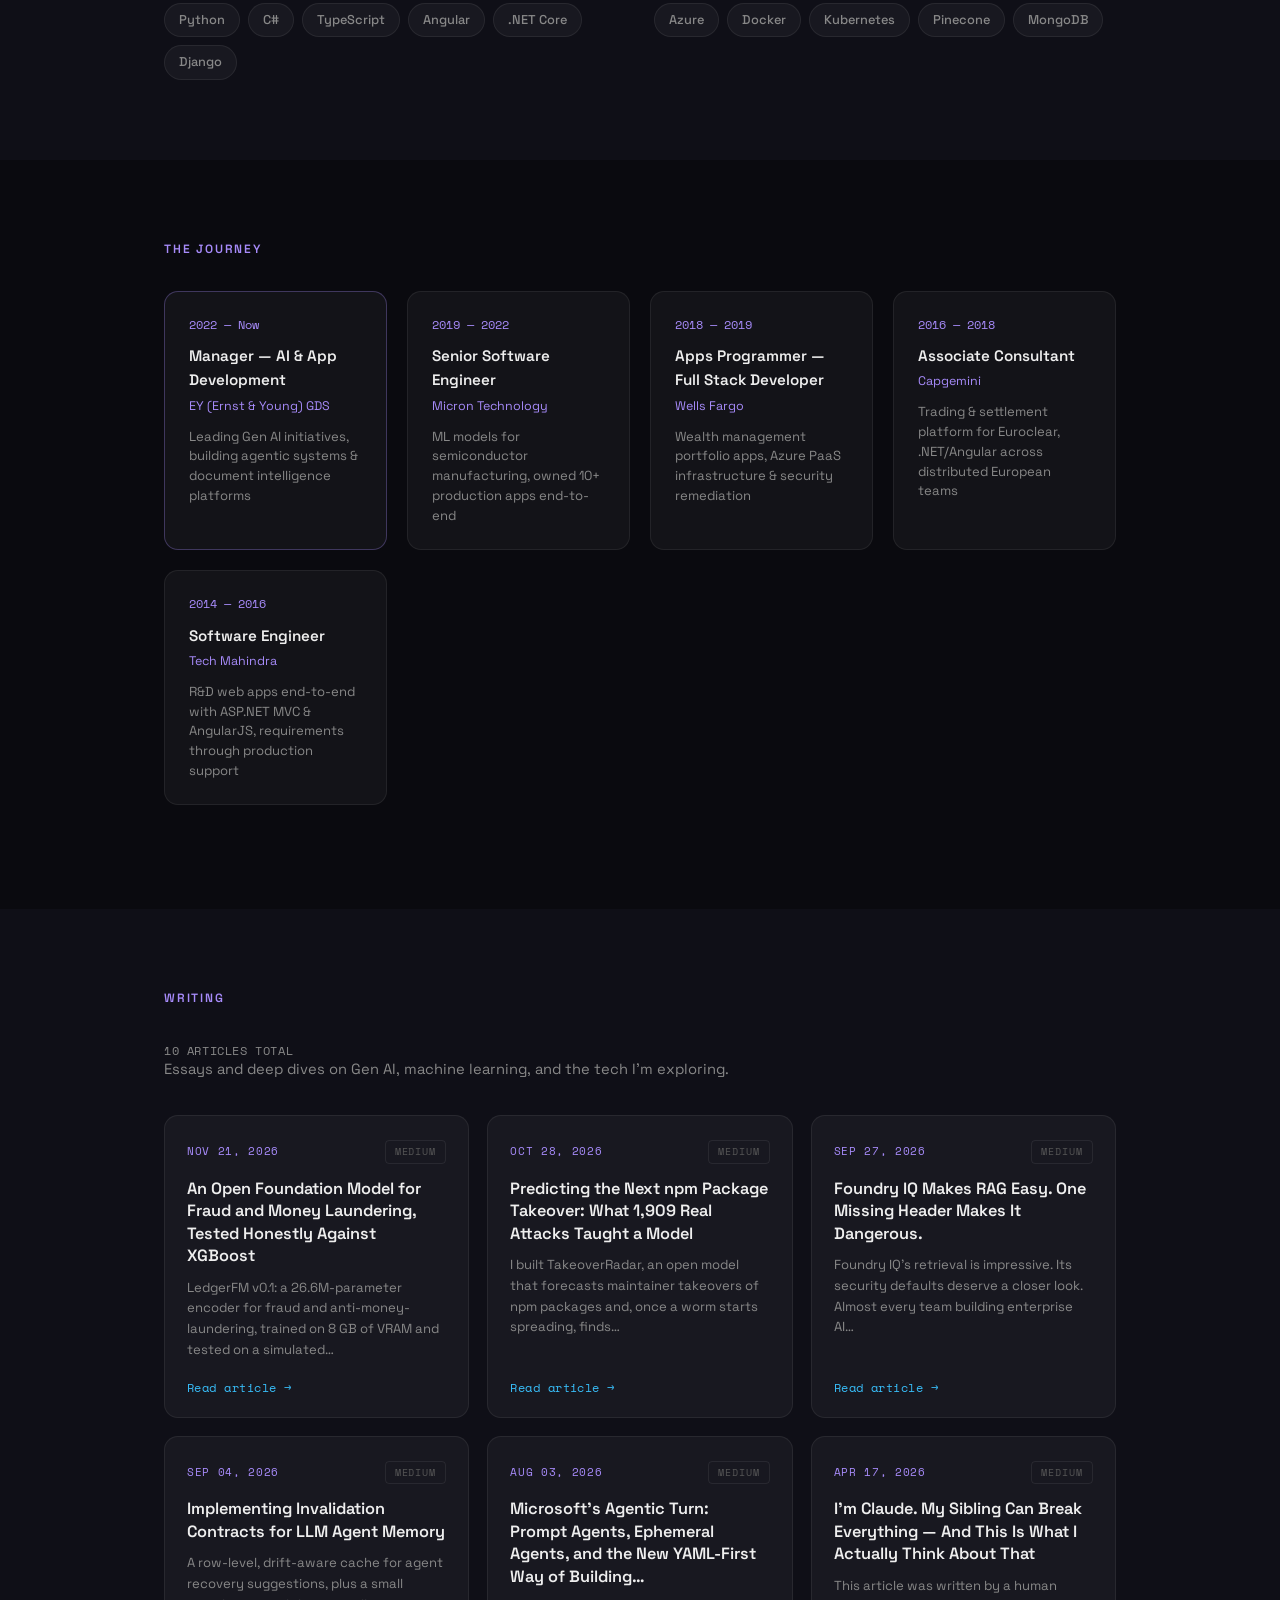
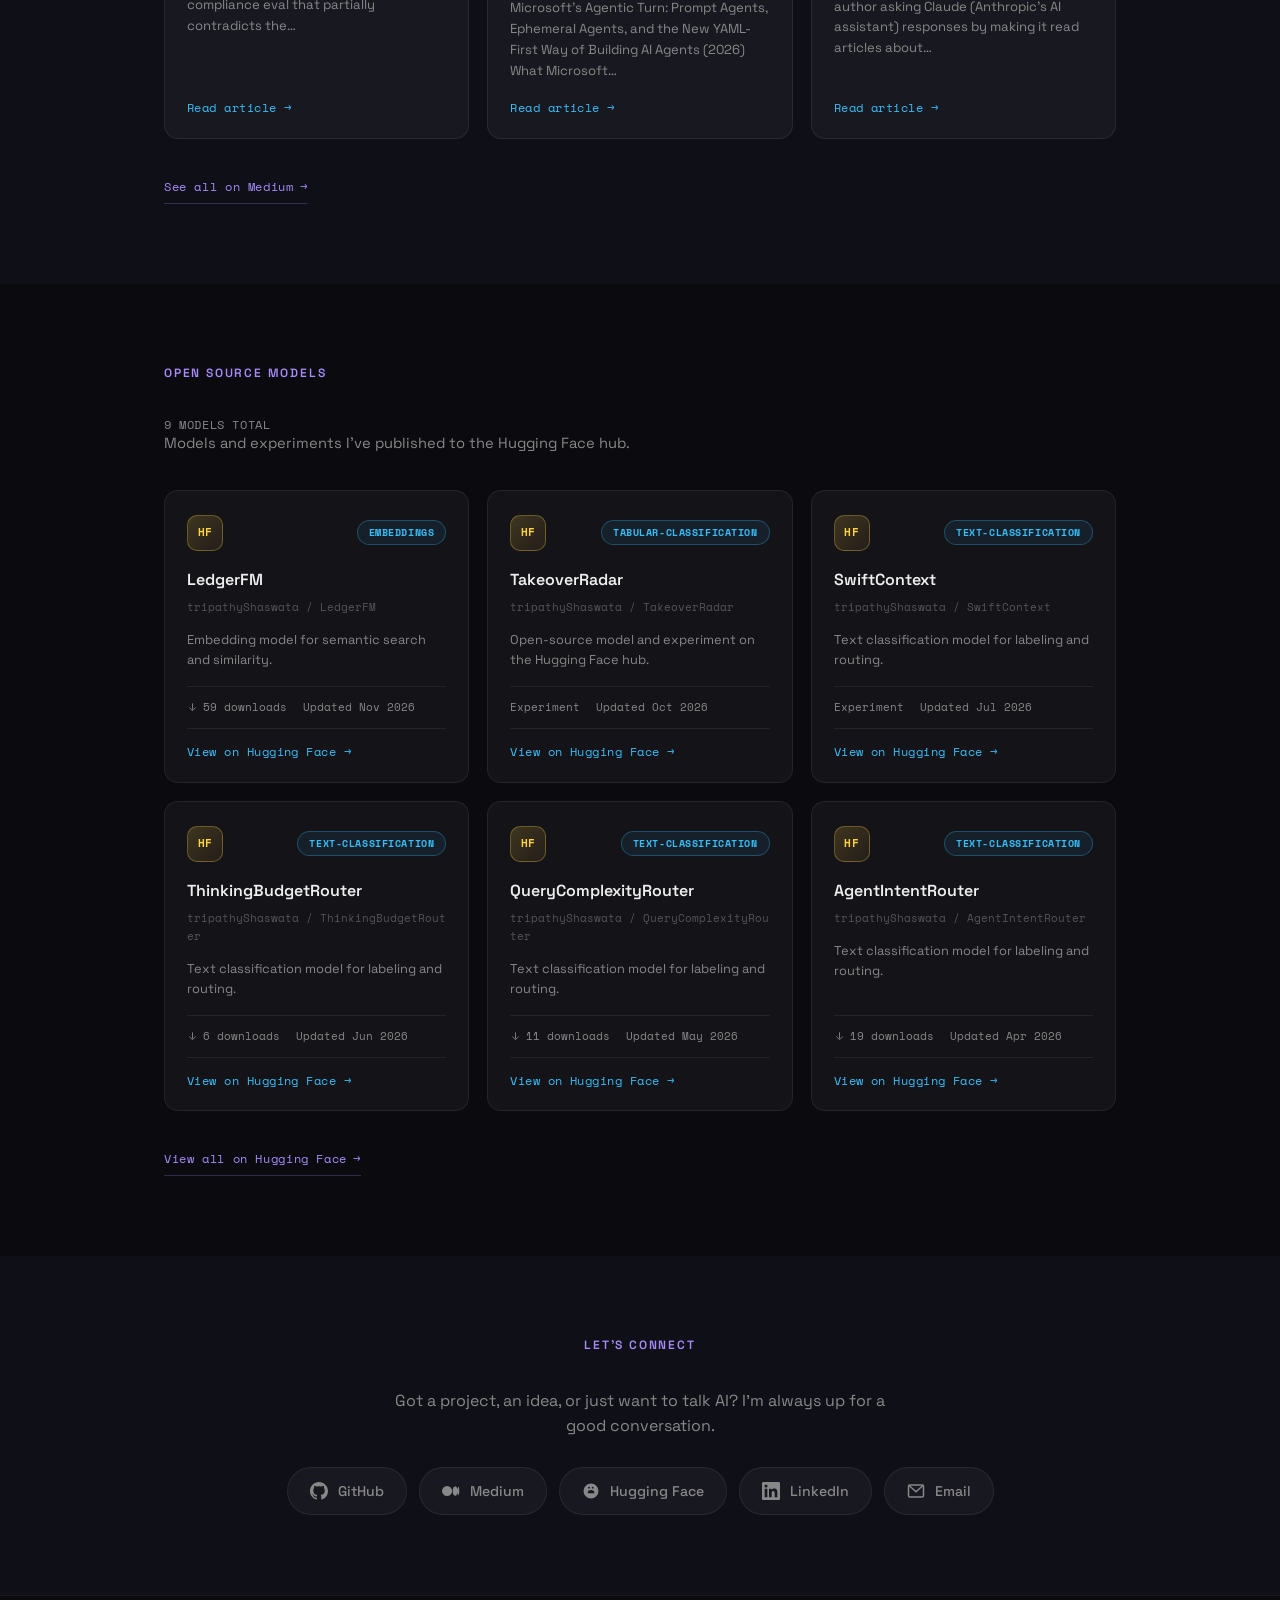
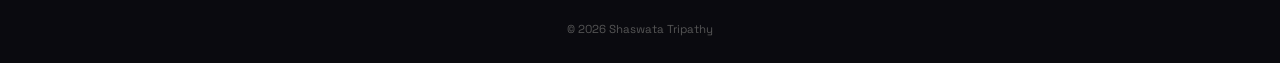
==== commit 74234ebe: "chore: auto-refresh Medium posts and HF models" ====
--- a/index.html
+++ b/index.html
@@ -326,7 +326,7 @@
                     <h3 class="model-name">Phi-tiny-MoE-instruct-GGUF</h3>
                     <p class="model-id">tripathyShaswata / Phi-tiny-MoE-instruct-GGUF</p>
                     <p class="model-desc">Text-generation model published on the Hugging Face hub.</p>
-                    <div class="model-stats"><span class="stat-item"><svg viewBox="0 0 24 24" fill="none" stroke="currentColor" stroke-width="2"><path d="M12 3v14M5 12l7 7 7-7"/></svg>155 downloads</span><span class="stat-item">Updated Apr 2026</span></div>
+                    <div class="model-stats"><span class="stat-item"><svg viewBox="0 0 24 24" fill="none" stroke="currentColor" stroke-width="2"><path d="M12 3v14M5 12l7 7 7-7"/></svg>156 downloads</span><span class="stat-item">Updated Apr 2026</span></div>
                     <span class="model-cta">View on Hugging Face <span class="arrow">→</span></span>
                 </a>
                 <a class="model-card" href="https://huggingface.co/tripathyShaswata/sarvam-1-v0.5-GGUF" target="_blank" rel="noopener">
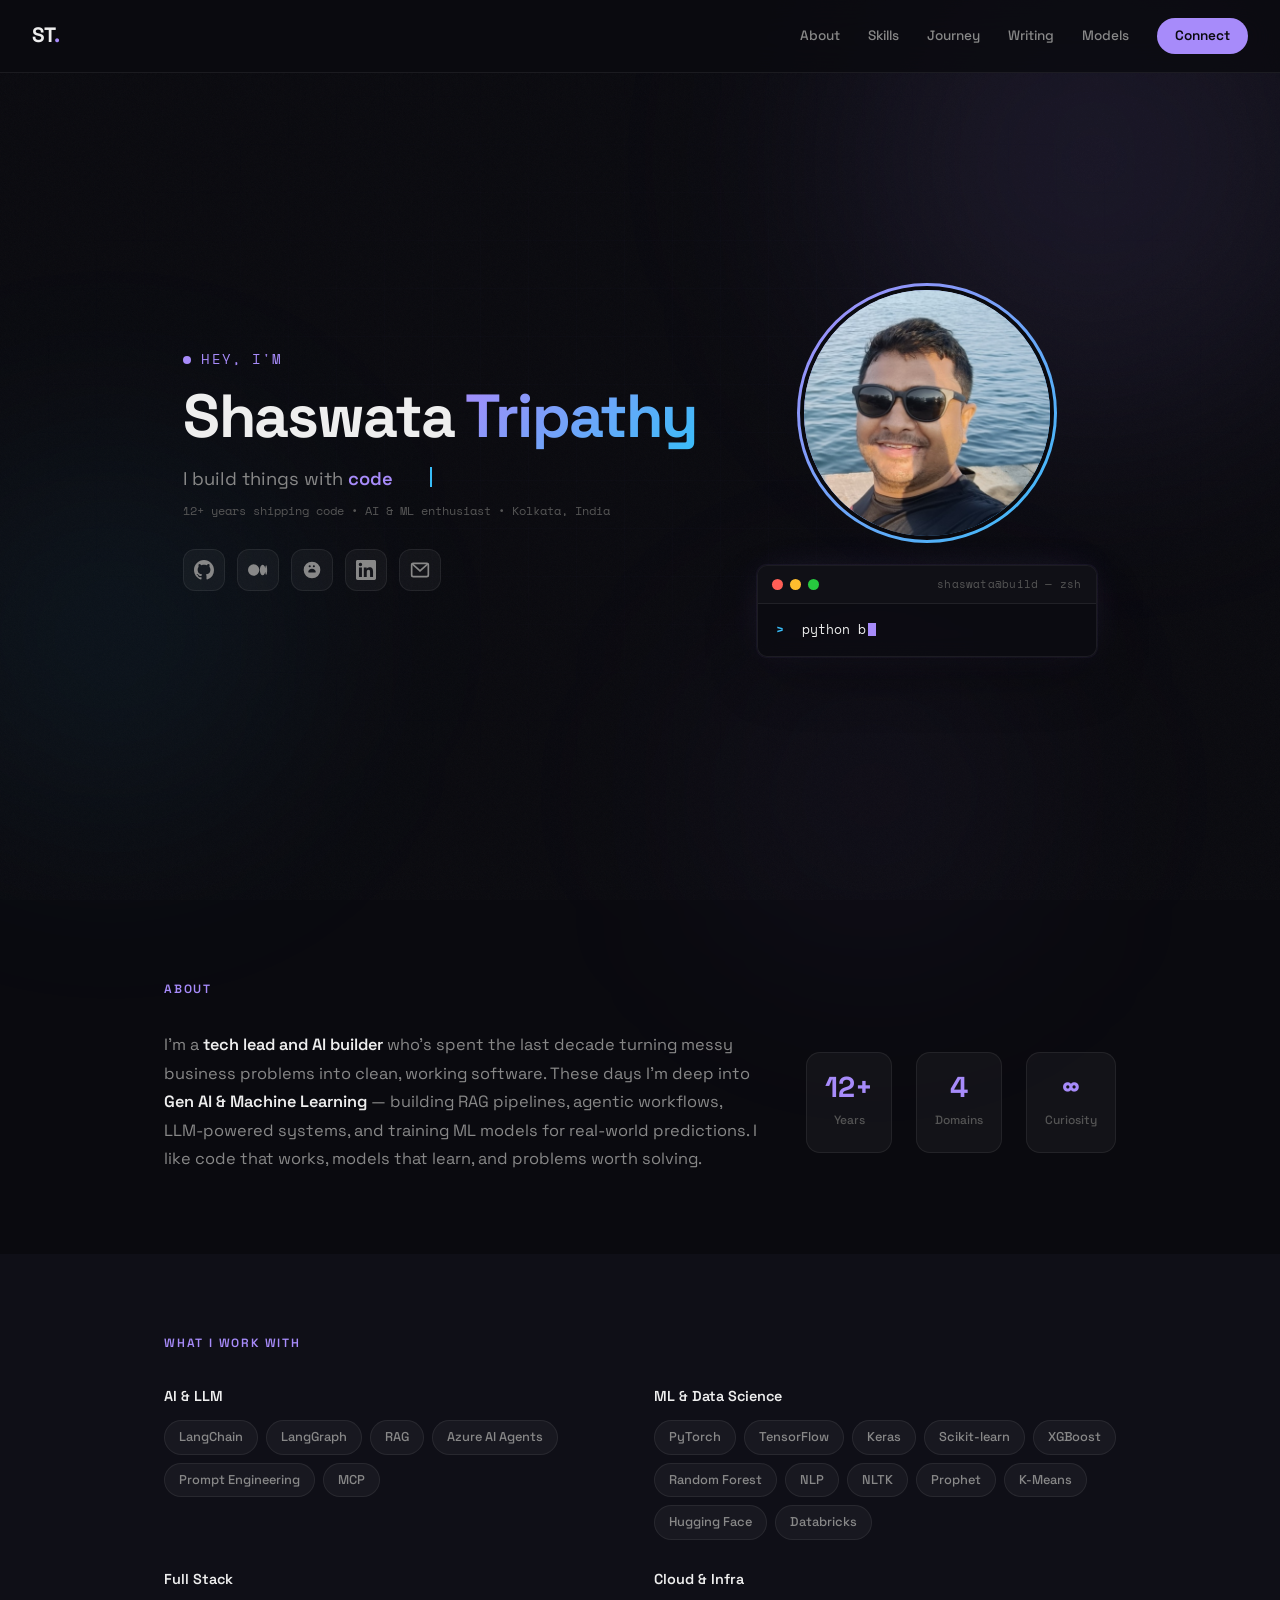
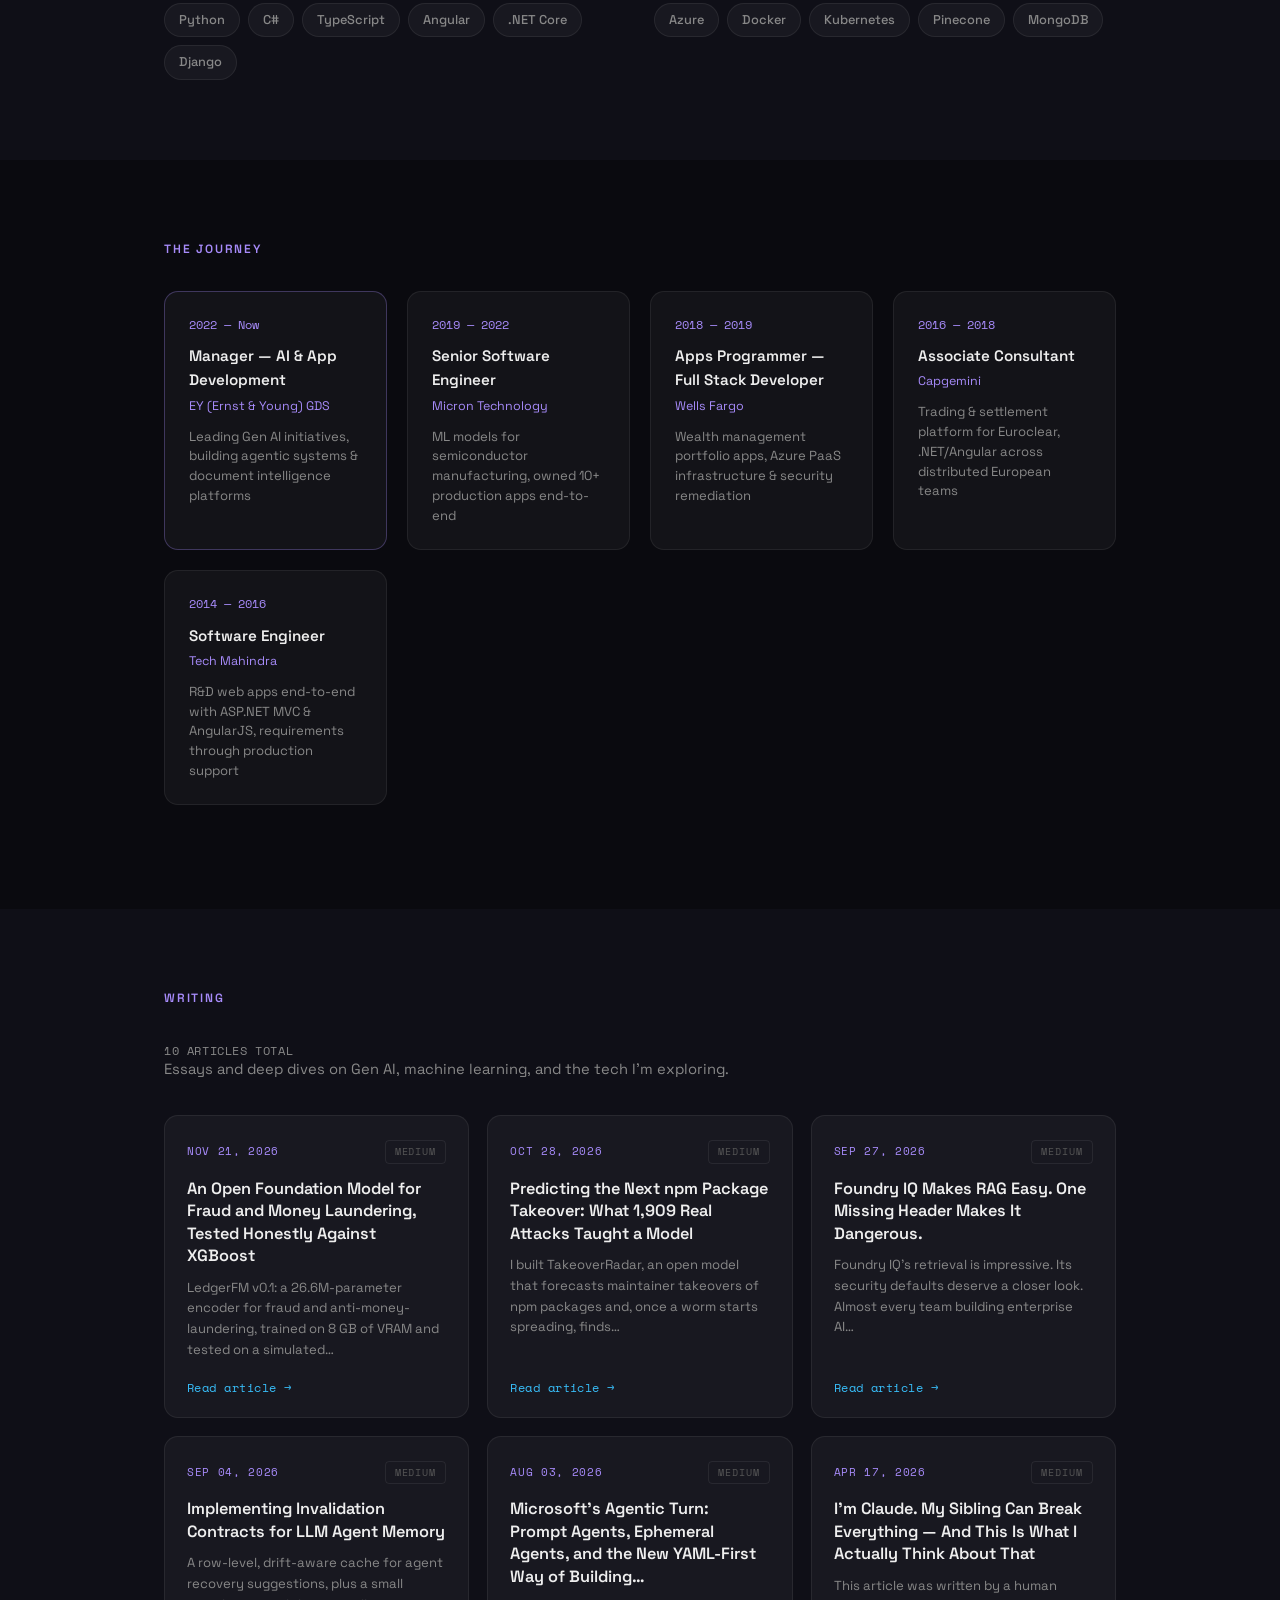
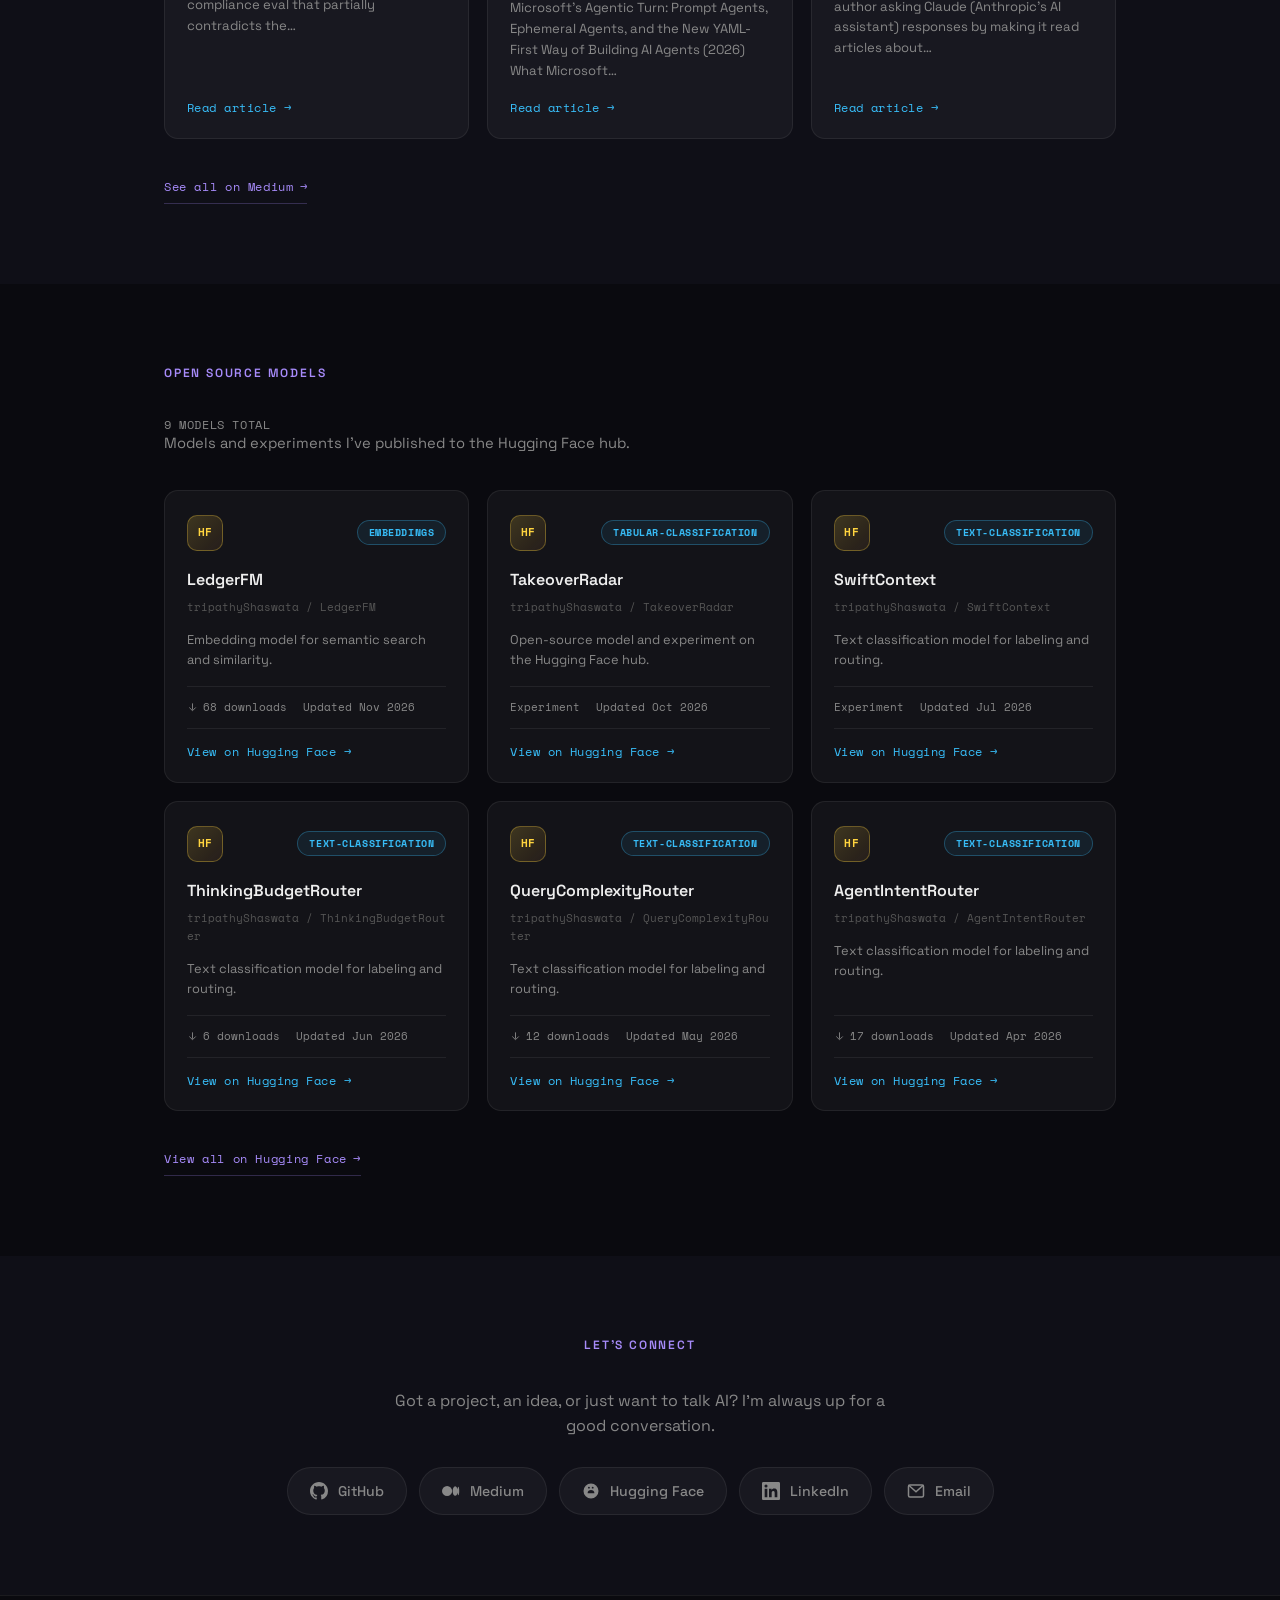
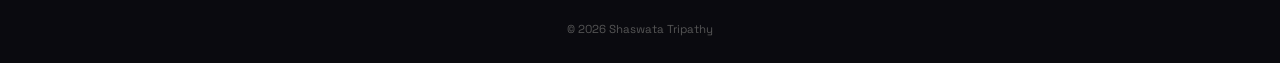
==== commit f74a24ef: "chore: auto-refresh Medium posts and HF models" ====
--- a/index.html
+++ b/index.html
@@ -260,7 +260,7 @@
                     <h3 class="model-name">LedgerFM</h3>
                     <p class="model-id">tripathyShaswata / LedgerFM</p>
                     <p class="model-desc">Embedding model for semantic search and similarity.</p>
-                    <div class="model-stats"><span class="stat-item"><svg viewBox="0 0 24 24" fill="none" stroke="currentColor" stroke-width="2"><path d="M12 3v14M5 12l7 7 7-7"/></svg>59 downloads</span><span class="stat-item">Updated Nov 2026</span></div>
+                    <div class="model-stats"><span class="stat-item"><svg viewBox="0 0 24 24" fill="none" stroke="currentColor" stroke-width="2"><path d="M12 3v14M5 12l7 7 7-7"/></svg>68 downloads</span><span class="stat-item">Updated Nov 2026</span></div>
                     <span class="model-cta">View on Hugging Face <span class="arrow">→</span></span>
                 </a>
                 <a class="model-card" href="https://huggingface.co/tripathyShaswata/TakeoverRadar" target="_blank" rel="noopener">
@@ -304,7 +304,7 @@
                     <h3 class="model-name">QueryComplexityRouter</h3>
                     <p class="model-id">tripathyShaswata / QueryComplexityRouter</p>
                     <p class="model-desc">Text classification model for labeling and routing.</p>
-                    <div class="model-stats"><span class="stat-item"><svg viewBox="0 0 24 24" fill="none" stroke="currentColor" stroke-width="2"><path d="M12 3v14M5 12l7 7 7-7"/></svg>11 downloads</span><span class="stat-item">Updated May 2026</span></div>
+                    <div class="model-stats"><span class="stat-item"><svg viewBox="0 0 24 24" fill="none" stroke="currentColor" stroke-width="2"><path d="M12 3v14M5 12l7 7 7-7"/></svg>12 downloads</span><span class="stat-item">Updated May 2026</span></div>
                     <span class="model-cta">View on Hugging Face <span class="arrow">→</span></span>
                 </a>
                 <a class="model-card" href="https://huggingface.co/tripathyShaswata/AgentIntentRouter" target="_blank" rel="noopener">
@@ -315,7 +315,7 @@
                     <h3 class="model-name">AgentIntentRouter</h3>
                     <p class="model-id">tripathyShaswata / AgentIntentRouter</p>
                     <p class="model-desc">Text classification model for labeling and routing.</p>
-                    <div class="model-stats"><span class="stat-item"><svg viewBox="0 0 24 24" fill="none" stroke="currentColor" stroke-width="2"><path d="M12 3v14M5 12l7 7 7-7"/></svg>19 downloads</span><span class="stat-item">Updated Apr 2026</span></div>
+                    <div class="model-stats"><span class="stat-item"><svg viewBox="0 0 24 24" fill="none" stroke="currentColor" stroke-width="2"><path d="M12 3v14M5 12l7 7 7-7"/></svg>17 downloads</span><span class="stat-item">Updated Apr 2026</span></div>
                     <span class="model-cta">View on Hugging Face <span class="arrow">→</span></span>
                 </a>
                 <a class="model-card" href="https://huggingface.co/tripathyShaswata/Phi-tiny-MoE-instruct-GGUF" target="_blank" rel="noopener">
@@ -326,7 +326,7 @@
                     <h3 class="model-name">Phi-tiny-MoE-instruct-GGUF</h3>
                     <p class="model-id">tripathyShaswata / Phi-tiny-MoE-instruct-GGUF</p>
                     <p class="model-desc">Text-generation model published on the Hugging Face hub.</p>
-                    <div class="model-stats"><span class="stat-item"><svg viewBox="0 0 24 24" fill="none" stroke="currentColor" stroke-width="2"><path d="M12 3v14M5 12l7 7 7-7"/></svg>156 downloads</span><span class="stat-item">Updated Apr 2026</span></div>
+                    <div class="model-stats"><span class="stat-item"><svg viewBox="0 0 24 24" fill="none" stroke="currentColor" stroke-width="2"><path d="M12 3v14M5 12l7 7 7-7"/></svg>157 downloads</span><span class="stat-item">Updated Apr 2026</span></div>
                     <span class="model-cta">View on Hugging Face <span class="arrow">→</span></span>
                 </a>
                 <a class="model-card" href="https://huggingface.co/tripathyShaswata/sarvam-1-v0.5-GGUF" target="_blank" rel="noopener">
@@ -337,7 +337,7 @@
                     <h3 class="model-name">sarvam-1-v0.5-GGUF</h3>
                     <p class="model-id">tripathyShaswata / sarvam-1-v0.5-GGUF</p>
                     <p class="model-desc">Text-generation model published on the Hugging Face hub.</p>
-                    <div class="model-stats"><span class="stat-item"><svg viewBox="0 0 24 24" fill="none" stroke="currentColor" stroke-width="2"><path d="M12 3v14M5 12l7 7 7-7"/></svg>47 downloads</span><span class="stat-item">Updated Apr 2026</span></div>
+                    <div class="model-stats"><span class="stat-item"><svg viewBox="0 0 24 24" fill="none" stroke="currentColor" stroke-width="2"><path d="M12 3v14M5 12l7 7 7-7"/></svg>45 downloads</span><span class="stat-item">Updated Apr 2026</span></div>
                     <span class="model-cta">View on Hugging Face <span class="arrow">→</span></span>
                 </a>
                 <a class="model-card" href="https://huggingface.co/tripathyShaswata/parking-space-calculator" target="_blank" rel="noopener">
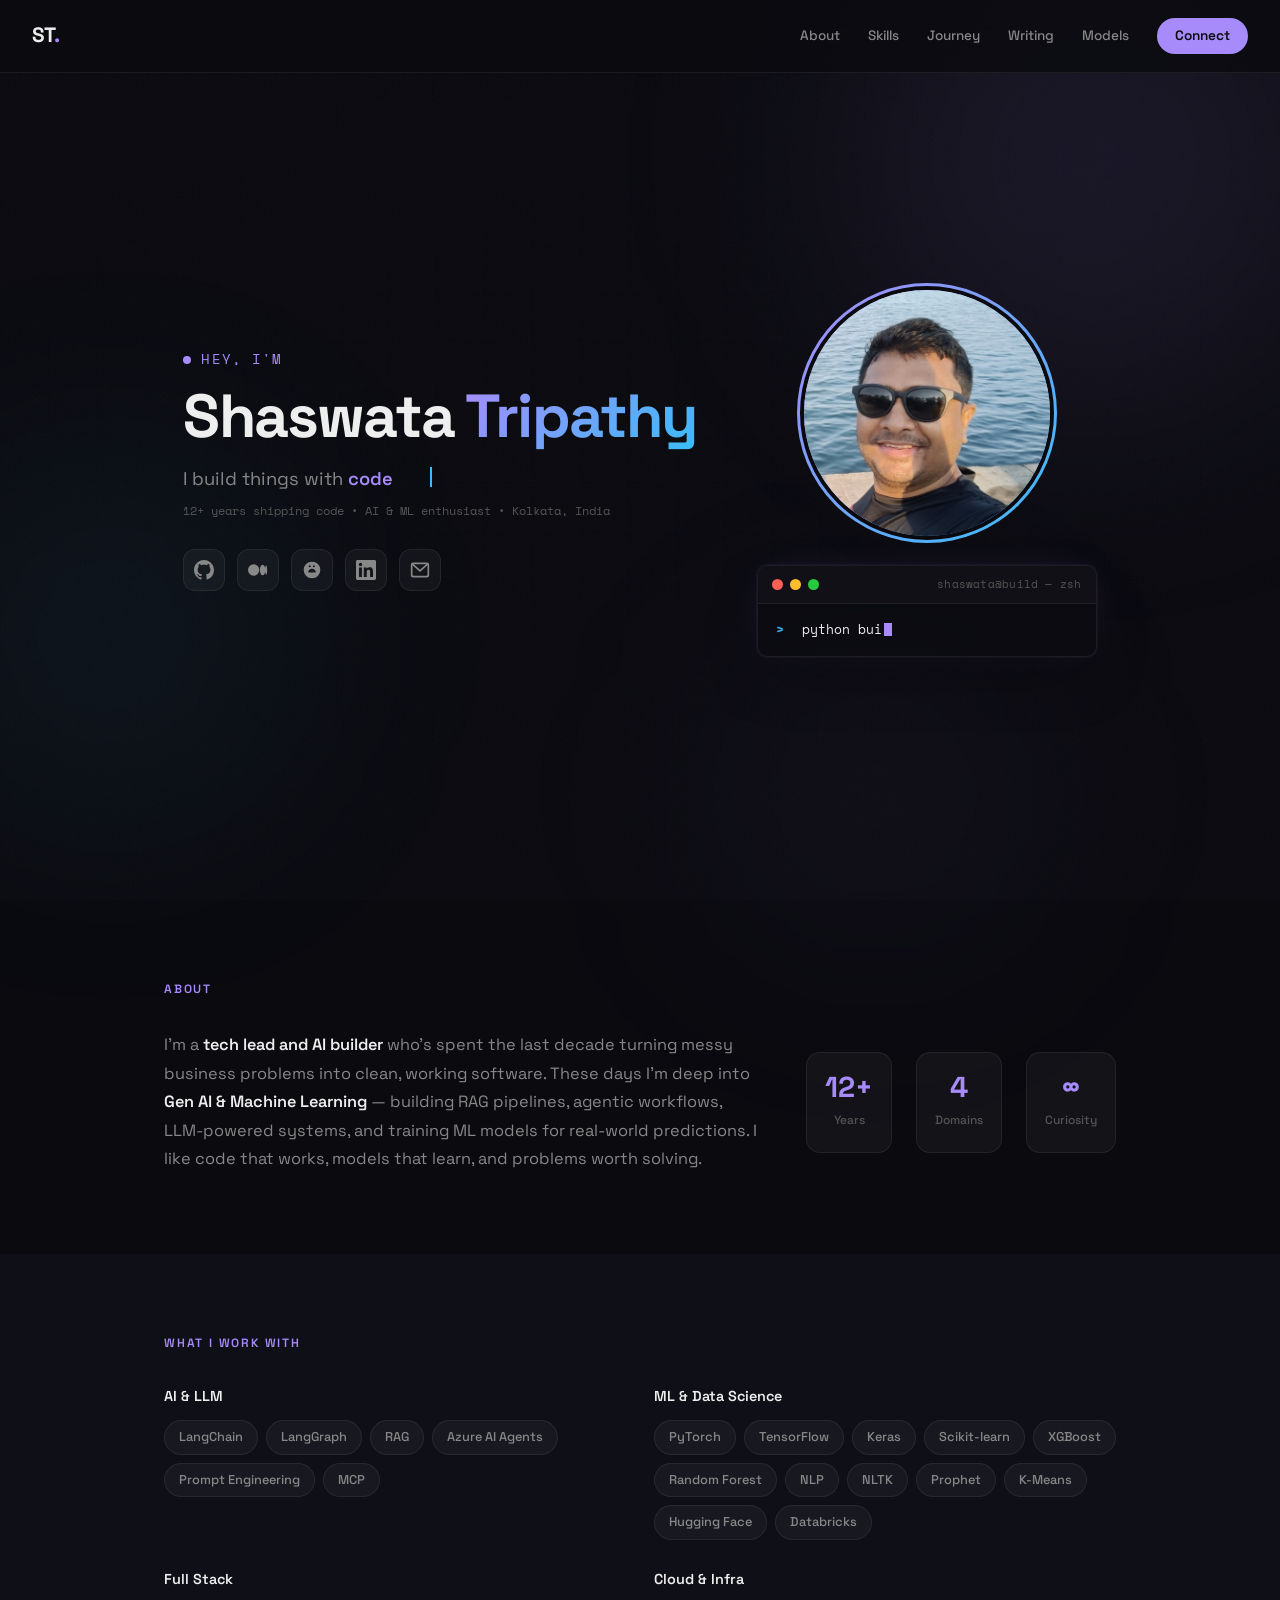
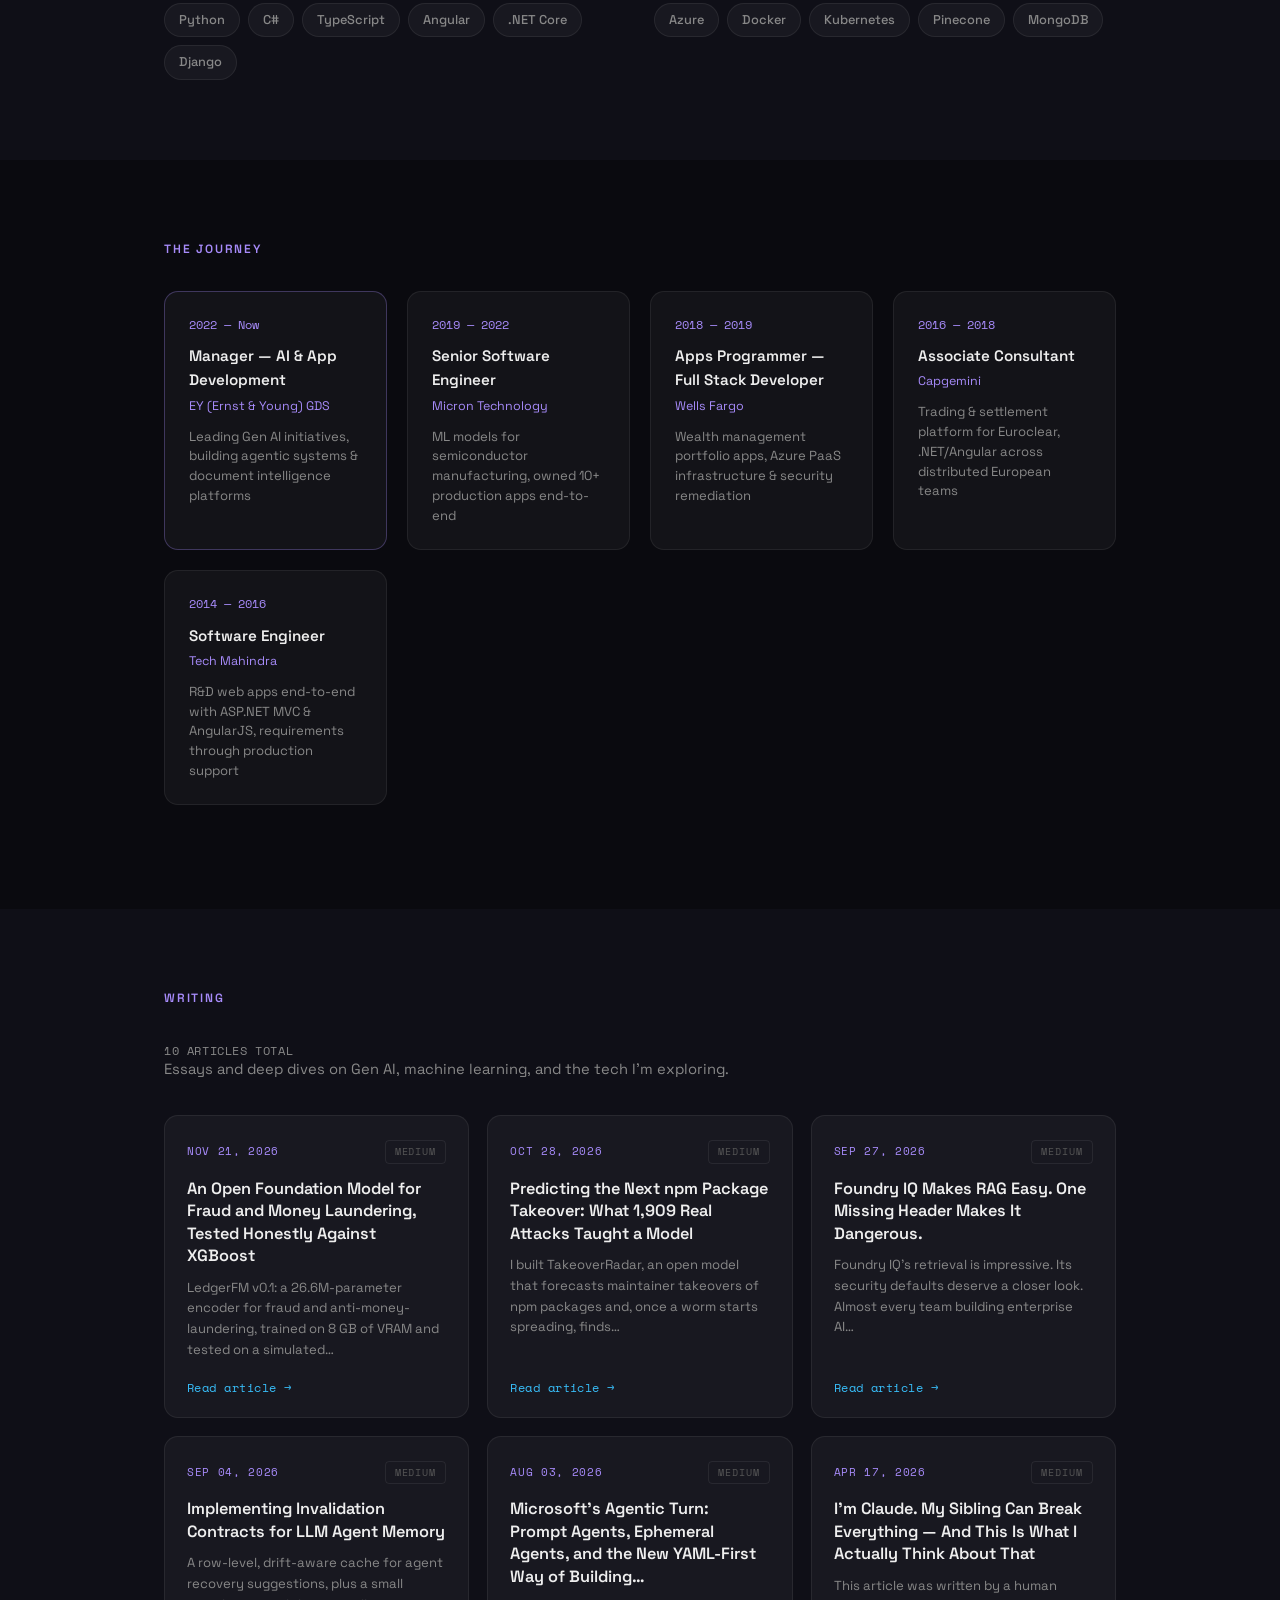
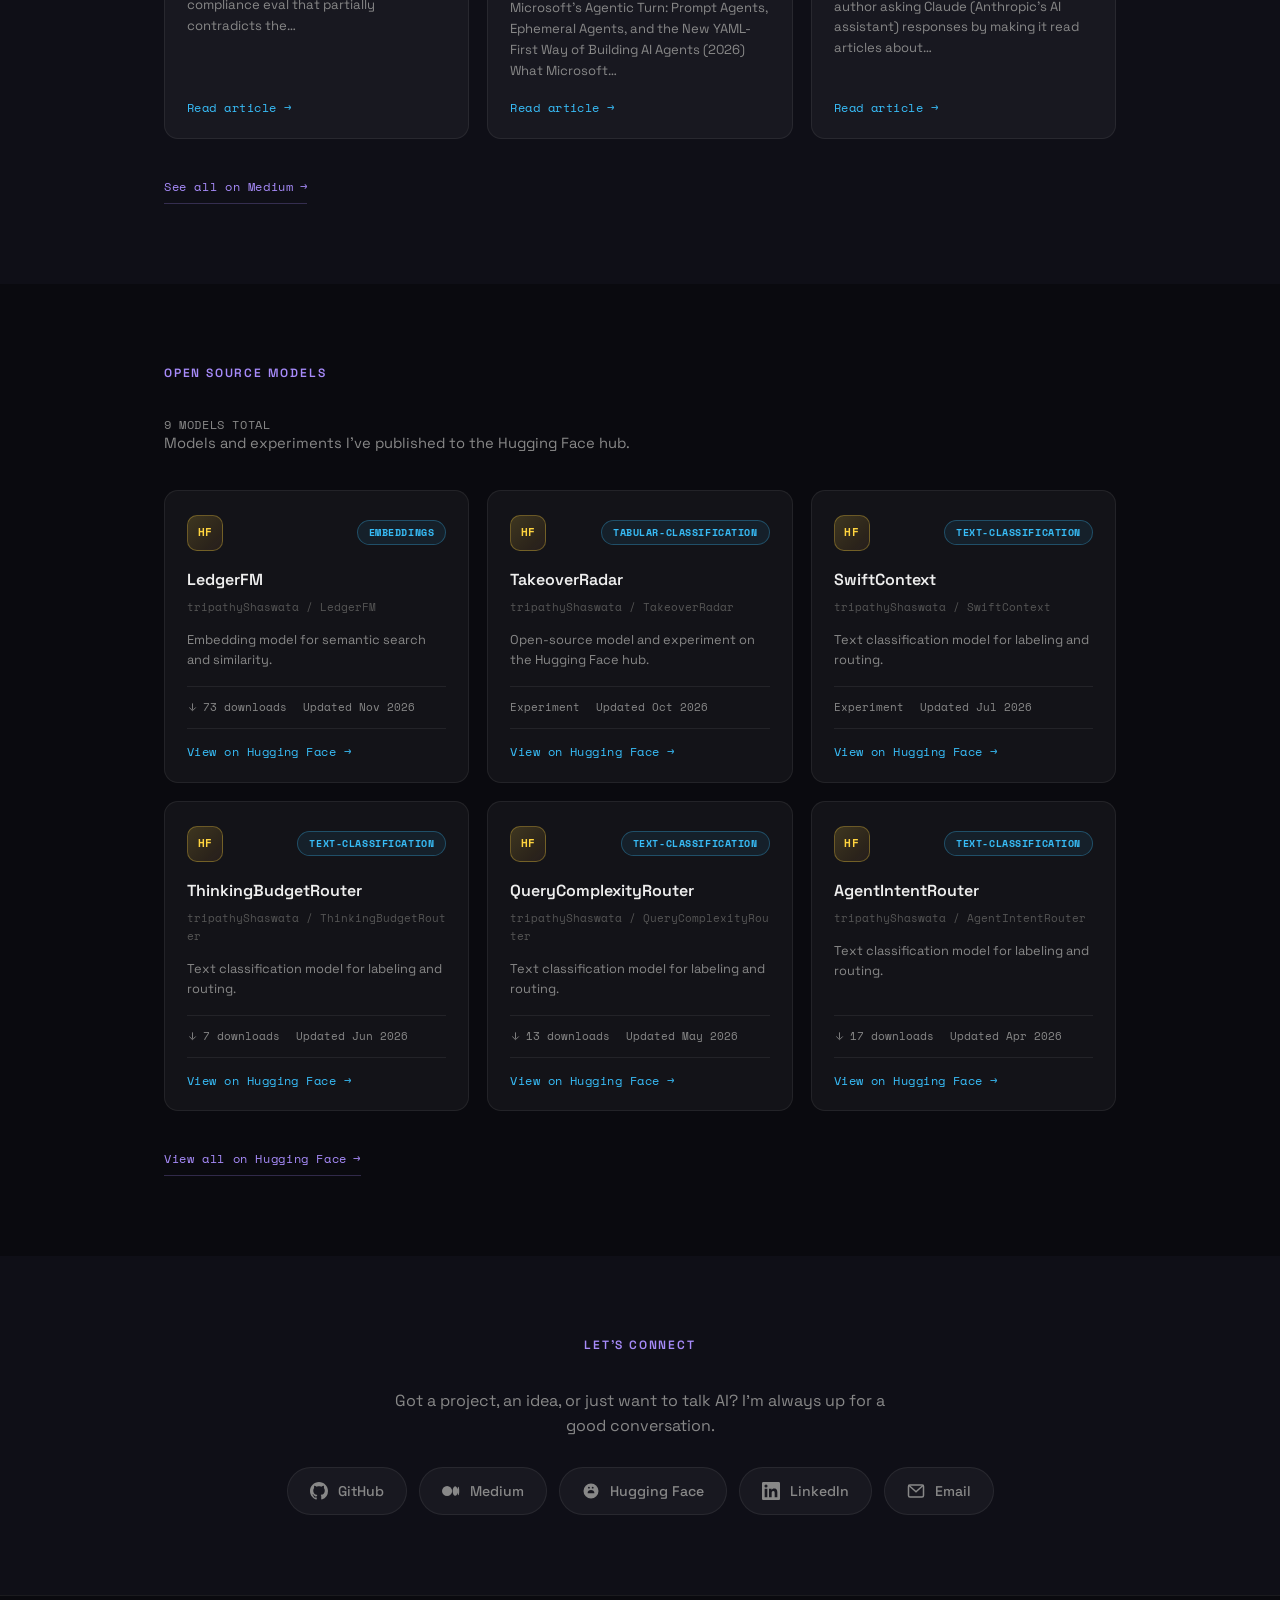
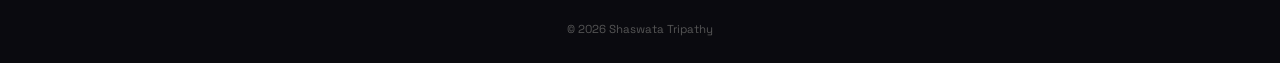
==== commit 60ddfd01: "chore: auto-refresh Medium posts and HF models" ====
--- a/index.html
+++ b/index.html
@@ -260,7 +260,7 @@
                     <h3 class="model-name">LedgerFM</h3>
                     <p class="model-id">tripathyShaswata / LedgerFM</p>
                     <p class="model-desc">Embedding model for semantic search and similarity.</p>
-                    <div class="model-stats"><span class="stat-item"><svg viewBox="0 0 24 24" fill="none" stroke="currentColor" stroke-width="2"><path d="M12 3v14M5 12l7 7 7-7"/></svg>68 downloads</span><span class="stat-item">Updated Nov 2026</span></div>
+                    <div class="model-stats"><span class="stat-item"><svg viewBox="0 0 24 24" fill="none" stroke="currentColor" stroke-width="2"><path d="M12 3v14M5 12l7 7 7-7"/></svg>73 downloads</span><span class="stat-item">Updated Nov 2026</span></div>
                     <span class="model-cta">View on Hugging Face <span class="arrow">→</span></span>
                 </a>
                 <a class="model-card" href="https://huggingface.co/tripathyShaswata/TakeoverRadar" target="_blank" rel="noopener">
@@ -293,7 +293,7 @@
                     <h3 class="model-name">ThinkingBudgetRouter</h3>
                     <p class="model-id">tripathyShaswata / ThinkingBudgetRouter</p>
                     <p class="model-desc">Text classification model for labeling and routing.</p>
-                    <div class="model-stats"><span class="stat-item"><svg viewBox="0 0 24 24" fill="none" stroke="currentColor" stroke-width="2"><path d="M12 3v14M5 12l7 7 7-7"/></svg>6 downloads</span><span class="stat-item">Updated Jun 2026</span></div>
+                    <div class="model-stats"><span class="stat-item"><svg viewBox="0 0 24 24" fill="none" stroke="currentColor" stroke-width="2"><path d="M12 3v14M5 12l7 7 7-7"/></svg>7 downloads</span><span class="stat-item">Updated Jun 2026</span></div>
                     <span class="model-cta">View on Hugging Face <span class="arrow">→</span></span>
                 </a>
                 <a class="model-card" href="https://huggingface.co/tripathyShaswata/QueryComplexityRouter" target="_blank" rel="noopener">
@@ -304,7 +304,7 @@
                     <h3 class="model-name">QueryComplexityRouter</h3>
                     <p class="model-id">tripathyShaswata / QueryComplexityRouter</p>
                     <p class="model-desc">Text classification model for labeling and routing.</p>
-                    <div class="model-stats"><span class="stat-item"><svg viewBox="0 0 24 24" fill="none" stroke="currentColor" stroke-width="2"><path d="M12 3v14M5 12l7 7 7-7"/></svg>12 downloads</span><span class="stat-item">Updated May 2026</span></div>
+                    <div class="model-stats"><span class="stat-item"><svg viewBox="0 0 24 24" fill="none" stroke="currentColor" stroke-width="2"><path d="M12 3v14M5 12l7 7 7-7"/></svg>13 downloads</span><span class="stat-item">Updated May 2026</span></div>
                     <span class="model-cta">View on Hugging Face <span class="arrow">→</span></span>
                 </a>
                 <a class="model-card" href="https://huggingface.co/tripathyShaswata/AgentIntentRouter" target="_blank" rel="noopener">
@@ -326,7 +326,7 @@
                     <h3 class="model-name">Phi-tiny-MoE-instruct-GGUF</h3>
                     <p class="model-id">tripathyShaswata / Phi-tiny-MoE-instruct-GGUF</p>
                     <p class="model-desc">Text-generation model published on the Hugging Face hub.</p>
-                    <div class="model-stats"><span class="stat-item"><svg viewBox="0 0 24 24" fill="none" stroke="currentColor" stroke-width="2"><path d="M12 3v14M5 12l7 7 7-7"/></svg>157 downloads</span><span class="stat-item">Updated Apr 2026</span></div>
+                    <div class="model-stats"><span class="stat-item"><svg viewBox="0 0 24 24" fill="none" stroke="currentColor" stroke-width="2"><path d="M12 3v14M5 12l7 7 7-7"/></svg>402 downloads</span><span class="stat-item">Updated Apr 2026</span></div>
                     <span class="model-cta">View on Hugging Face <span class="arrow">→</span></span>
                 </a>
                 <a class="model-card" href="https://huggingface.co/tripathyShaswata/sarvam-1-v0.5-GGUF" target="_blank" rel="noopener">
@@ -337,7 +337,7 @@
                     <h3 class="model-name">sarvam-1-v0.5-GGUF</h3>
                     <p class="model-id">tripathyShaswata / sarvam-1-v0.5-GGUF</p>
                     <p class="model-desc">Text-generation model published on the Hugging Face hub.</p>
-                    <div class="model-stats"><span class="stat-item"><svg viewBox="0 0 24 24" fill="none" stroke="currentColor" stroke-width="2"><path d="M12 3v14M5 12l7 7 7-7"/></svg>45 downloads</span><span class="stat-item">Updated Apr 2026</span></div>
+                    <div class="model-stats"><span class="stat-item"><svg viewBox="0 0 24 24" fill="none" stroke="currentColor" stroke-width="2"><path d="M12 3v14M5 12l7 7 7-7"/></svg>44 downloads</span><span class="stat-item">Updated Apr 2026</span></div>
                     <span class="model-cta">View on Hugging Face <span class="arrow">→</span></span>
                 </a>
                 <a class="model-card" href="https://huggingface.co/tripathyShaswata/parking-space-calculator" target="_blank" rel="noopener">
